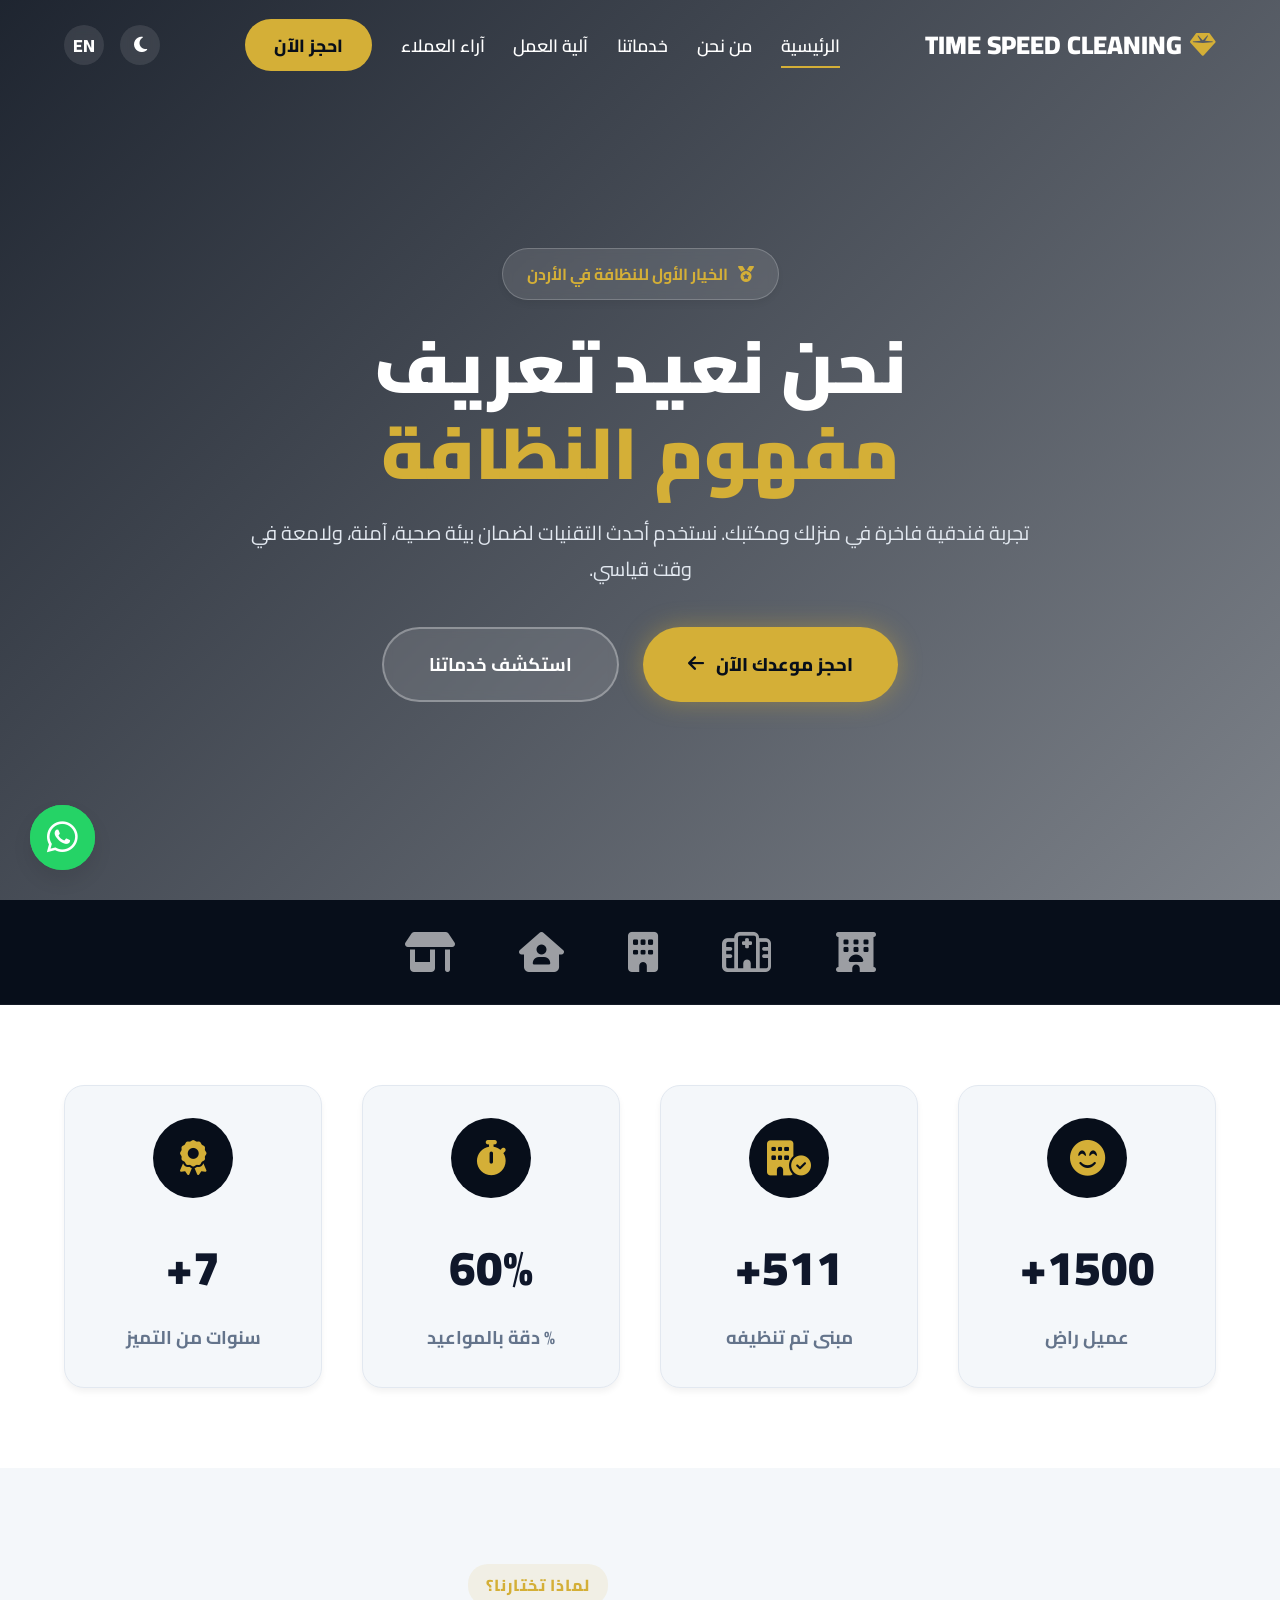
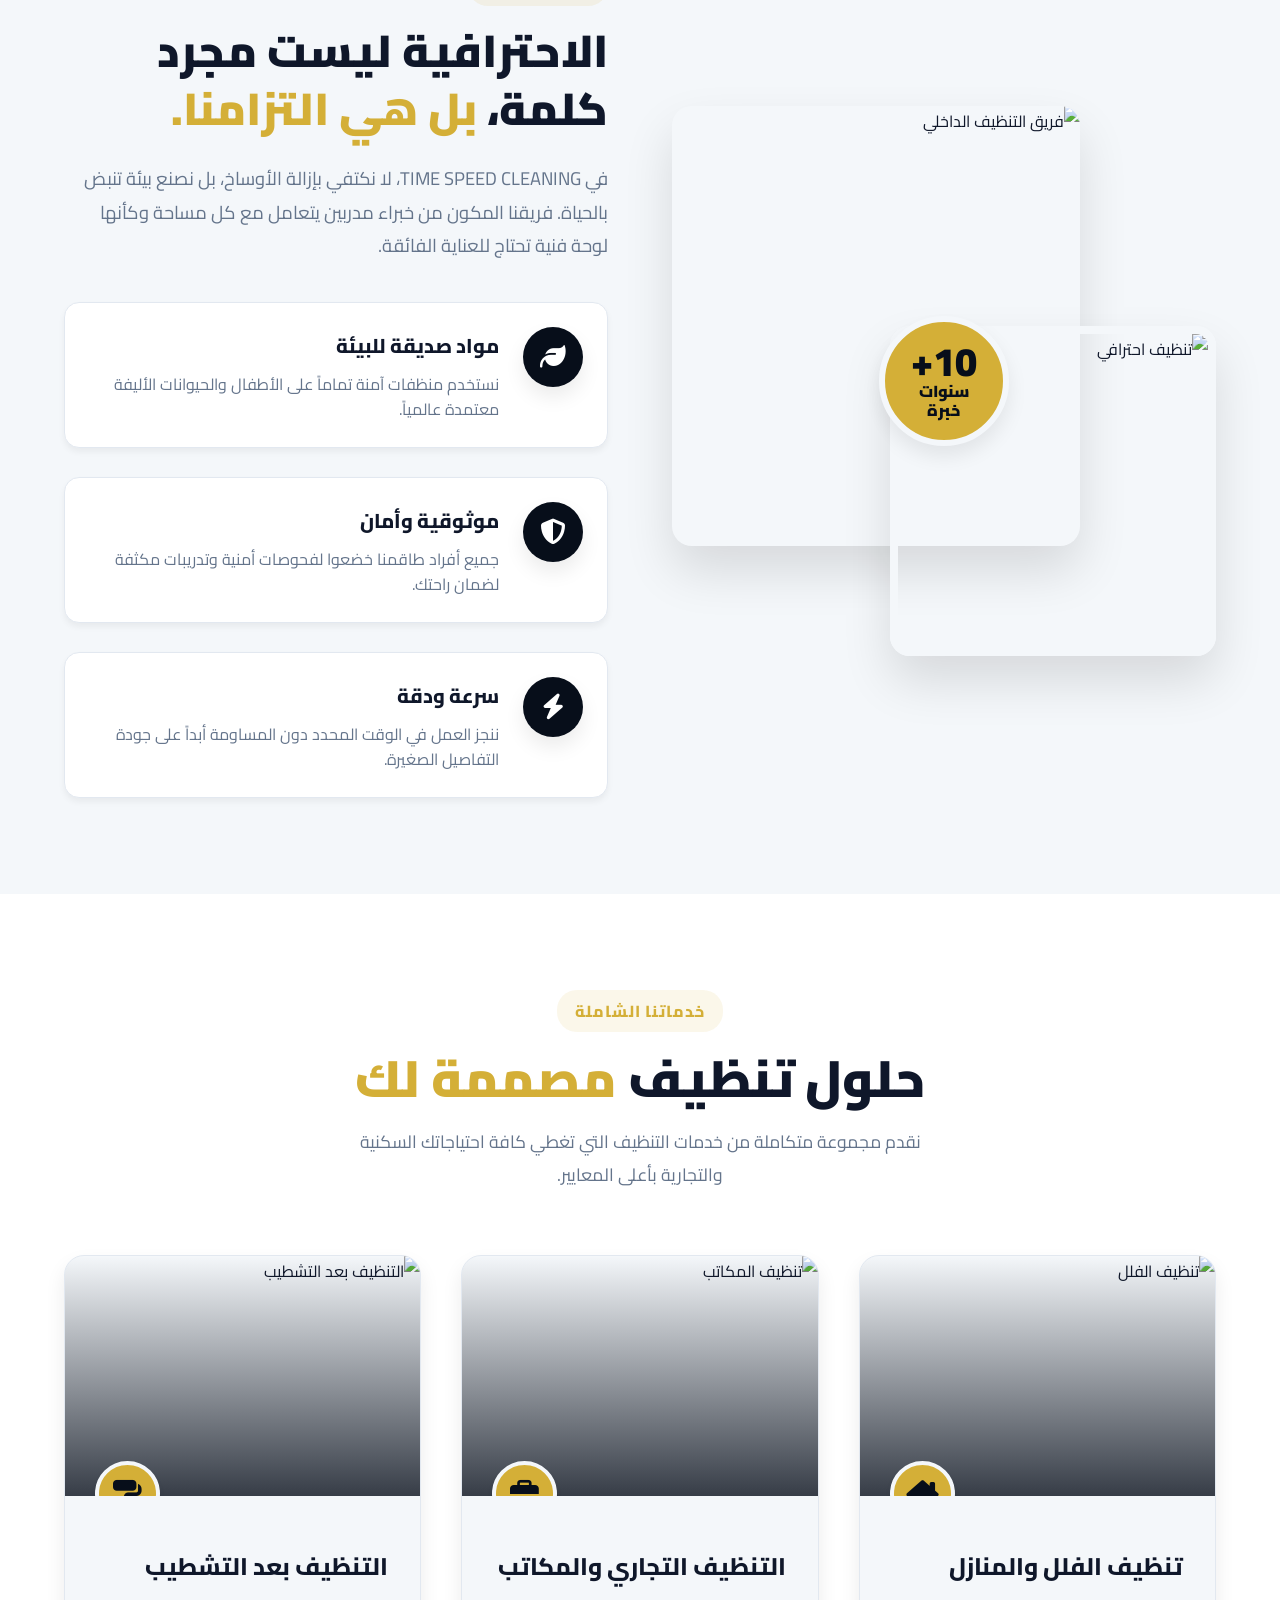
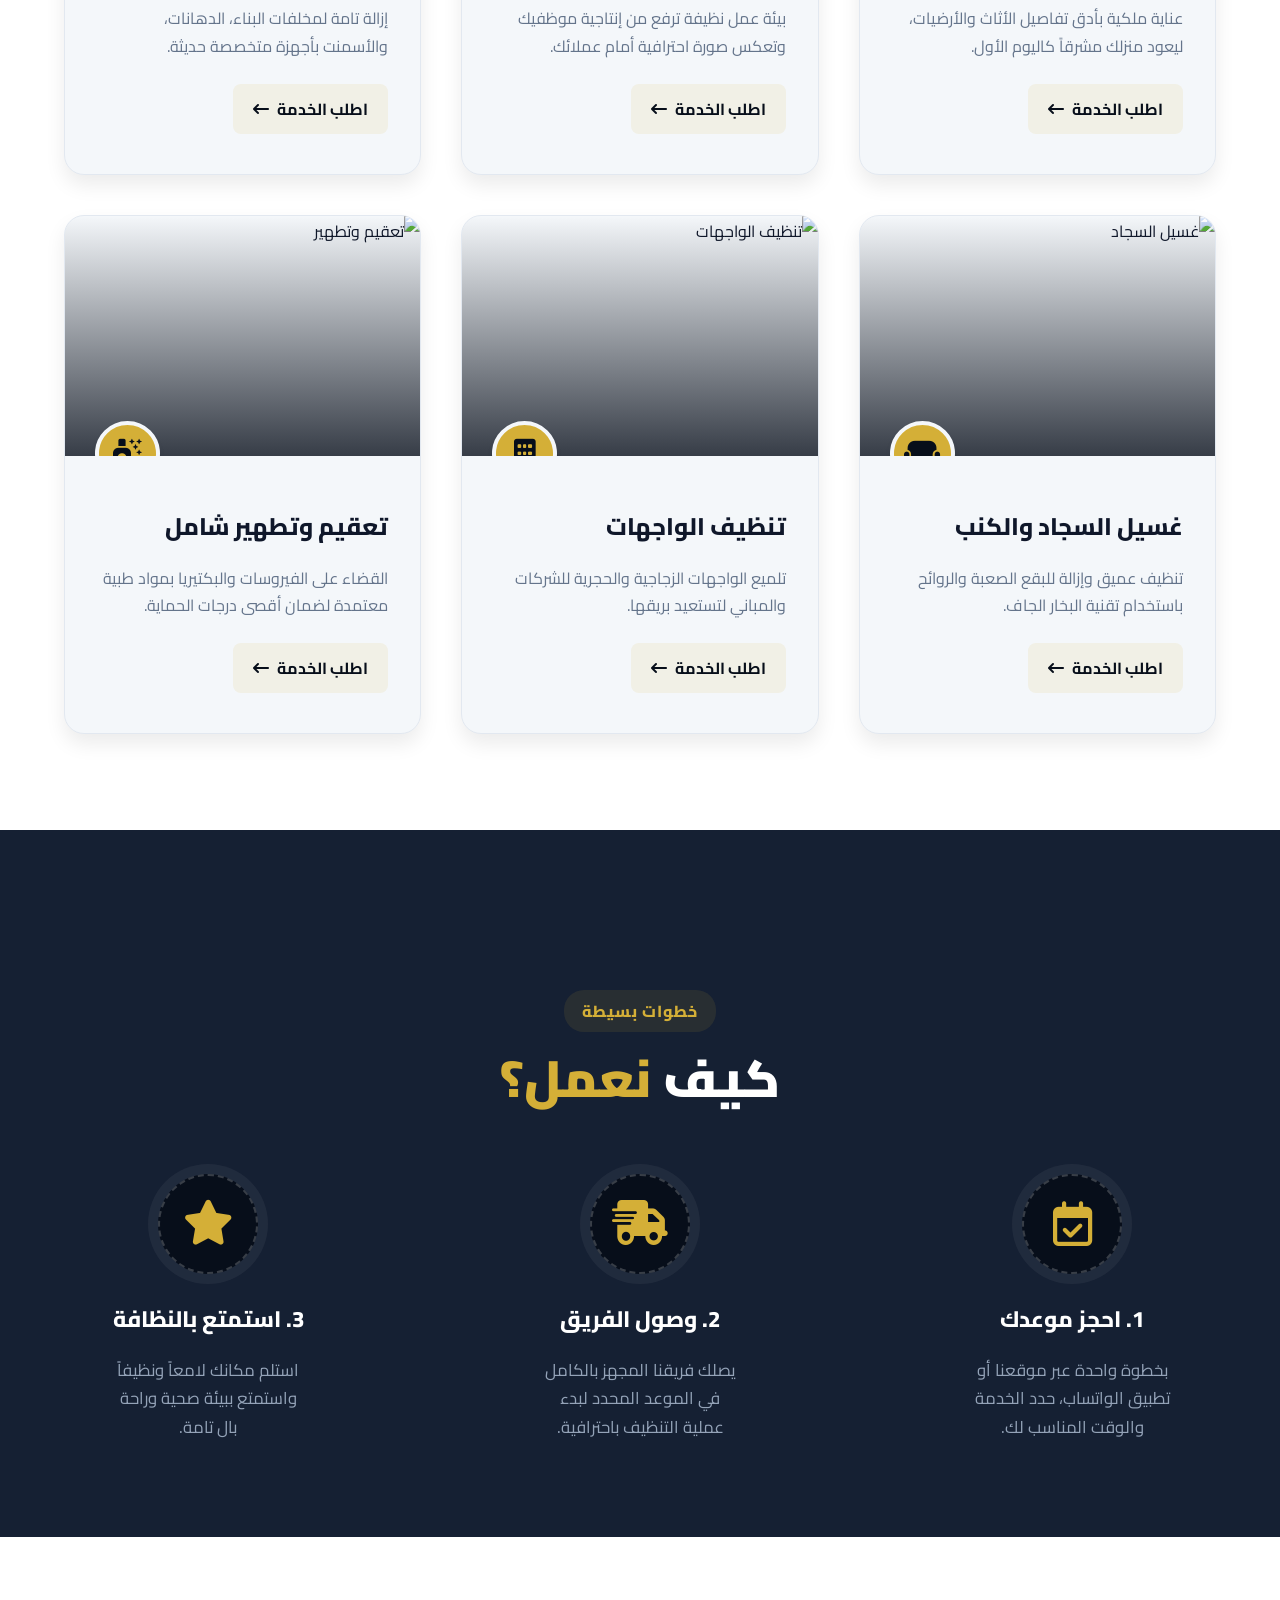
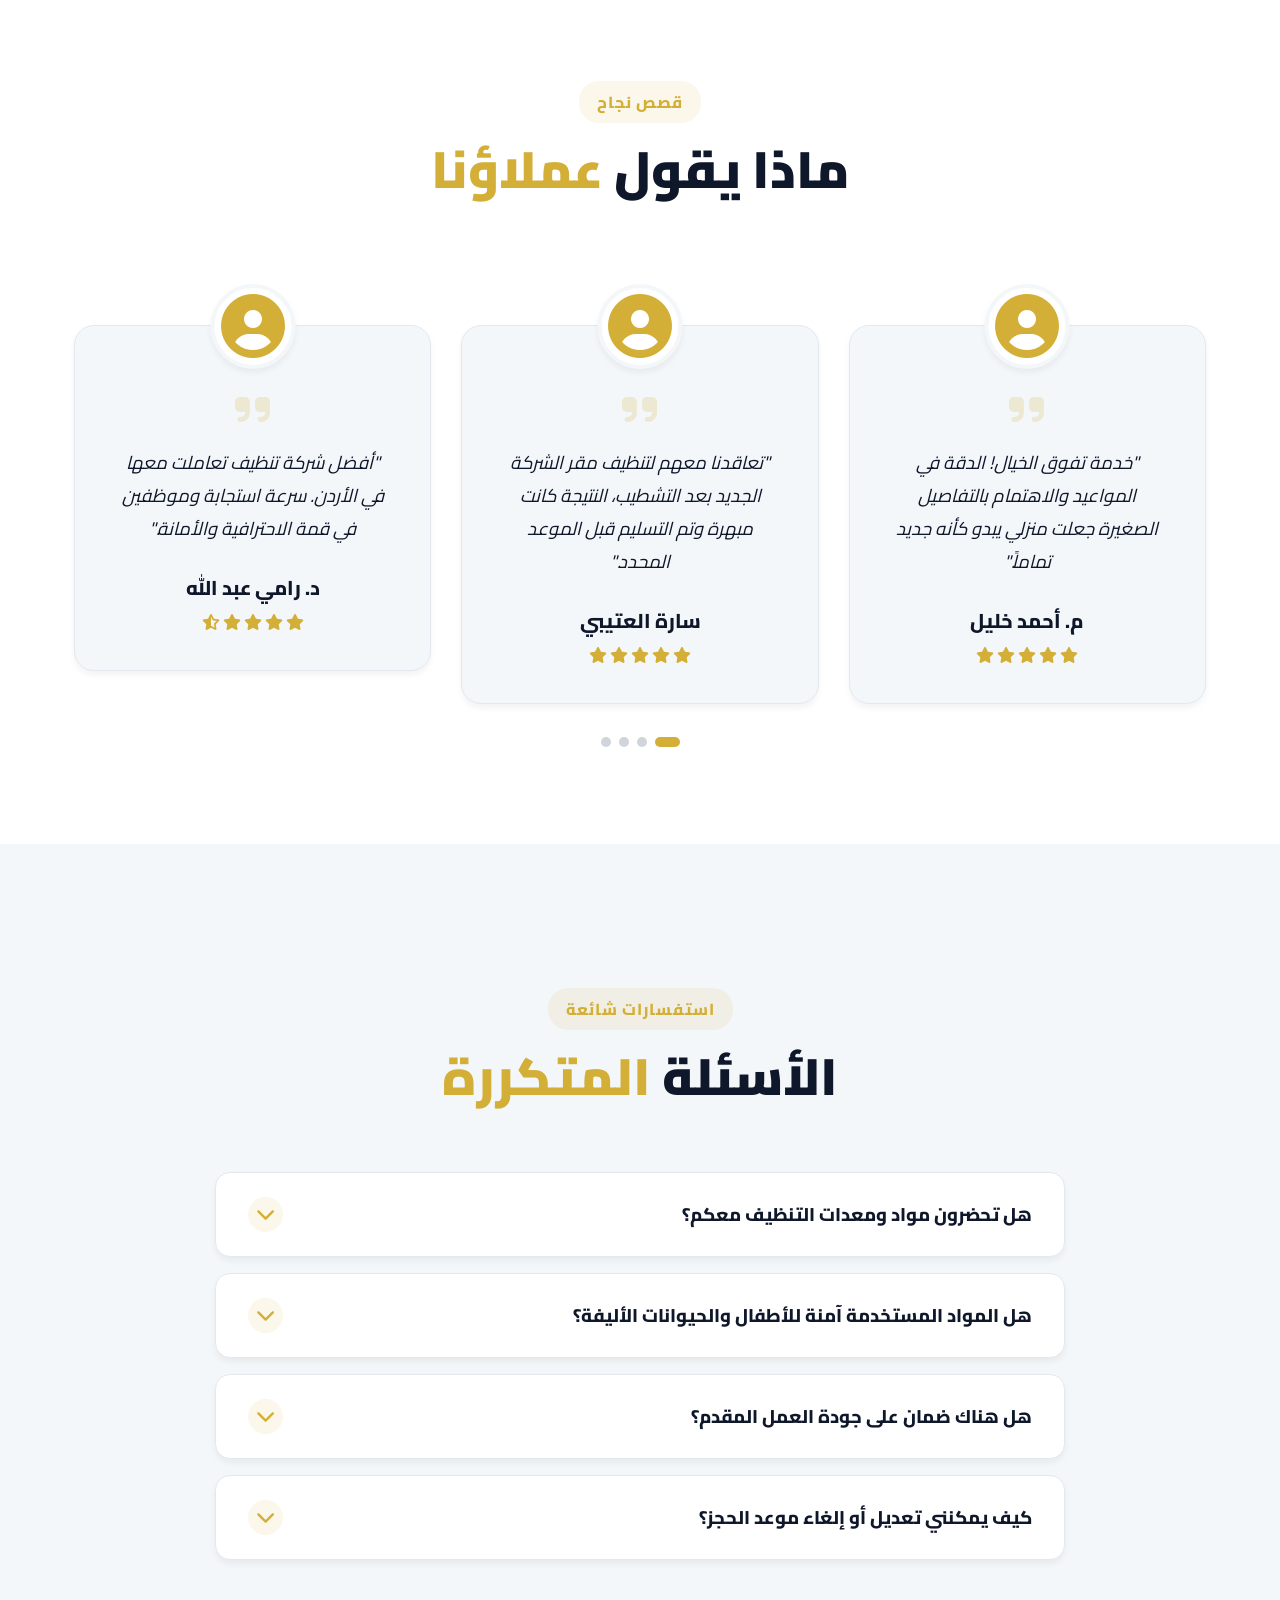
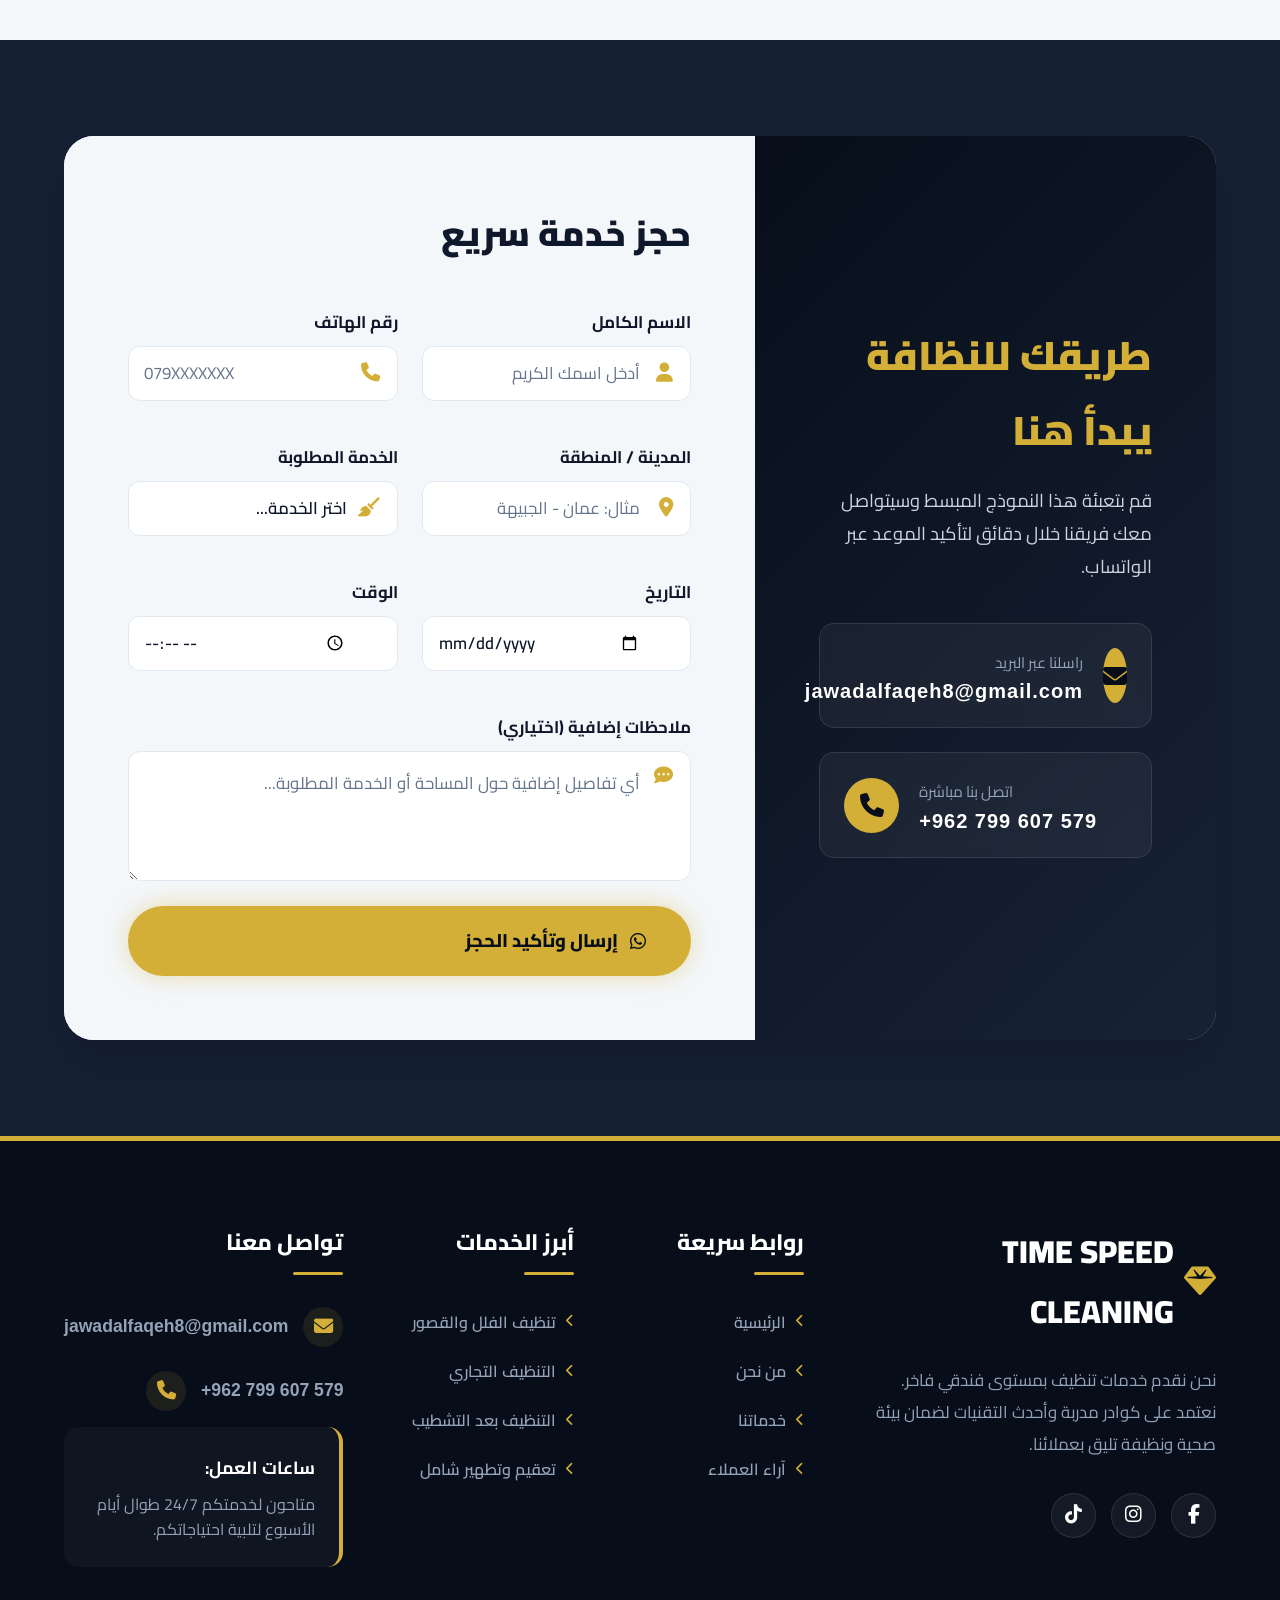
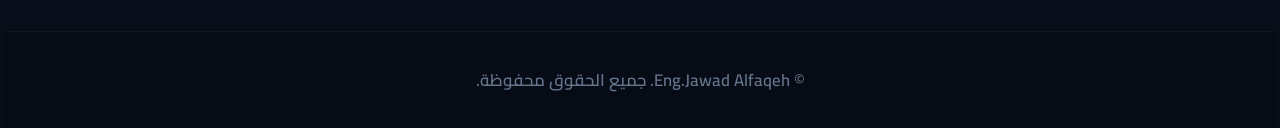
==== index.html @ 23bc1380 "Add files via upload" ====
<!DOCTYPE html>
<html lang="ar" dir="rtl" data-theme="light">
<head>
    <meta charset="UTF-8">
    <meta name="viewport" content="width=device-width, initial-scale=1.0">
    <title>TIME SPEED CLEANING | فخامة النظافة</title>
    <meta name="description" content="شركة تنظيف احترافية تقدم خدمات تنظيف الفلل، المكاتب، والمنازل بأعلى معايير الجودة في الأردن.">
    <!-- Fonts -->
    <link href="https://fonts.googleapis.com/css2?family=Cairo:wght@300;400;600;700;800;900&display=swap" rel="stylesheet">
    <!-- Icons -->
    <link rel="stylesheet" href="https://cdnjs.cloudflare.com/ajax/libs/font-awesome/6.4.0/css/all.min.css">
    <!-- Animations -->
    <link href="https://unpkg.com/aos@2.3.1/dist/aos.css" rel="stylesheet">
    <!-- Swiper CSS -->
    <link rel="stylesheet" href="https://cdn.jsdelivr.net/npm/swiper@10/swiper-bundle.min.css" />
    <!-- Custom CSS -->
    <link rel="stylesheet" href="css/style.css">
</head>
<body>
    <!-- Preloader -->
    <div id="preloader">
        <div class="loader-logo">
            <i class="fa-solid fa-gem loader-icon"></i>
            <h2>TIME SPEED CLEANING</h2>
            <div class="loading-bar"><div class="progress"></div></div>
        </div>
    </div>

    <!-- Mobile Menu Overlay -->
    <div class="menu-overlay" id="menu-overlay"></div>

    <!-- Floating WhatsApp -->
    <a href="https://wa.me/962799607579" target="_blank" class="floating-wa" aria-label="تواصل عبر الواتساب">
        <i class="fa-brands fa-whatsapp"></i>
    </a>

    <!-- Navbar -->
    <nav class="navbar" id="navbar">
        <a href="#home" class="logo">
            <i class="fa-solid fa-gem"></i> TIME SPEED CLEANING
        </a>
        
        <div class="nav-actions-mobile">
            <button id="theme-toggle-mobile" class="icon-btn" aria-label="تبديل المظهر"><i class="fa-solid fa-moon"></i></button>
            <button class="menu-toggle" id="menu-toggle" aria-label="القائمة">
                <i class="fa-solid fa-bars-staggered"></i>
            </button>
        </div>
        
        <div class="nav-links" id="nav-links">
            <button class="close-menu" id="close-menu" aria-label="إغلاق"><i class="fa-solid fa-xmark"></i></button>
            <a href="#home" class="active">الرئيسية</a>
            <a href="#about">من نحن</a>
            <a href="#services">خدماتنا</a>
            <a href="#process">آلية العمل</a>
            <a href="#testimonials">آراء العملاء</a>
            <button class="nav-book-btn" onclick="document.getElementById('booking').scrollIntoView({behavior: 'smooth'})">احجز الآن</button>
            
            <div class="mobile-menu-contact">
                <a href="tel:+962799607579" dir="ltr">+962 799 607 579 <i class="fa-solid fa-phone"></i></a>
                <a href="mailto:jawadalfaqeh8@gmail.com">jawadalfaqeh8@gmail.com <i class="fa-solid fa-envelope"></i></a>
            </div>
        </div>
        
        <div class="nav-actions-desktop">
            <button id="theme-toggle" class="icon-btn" aria-label="تبديل المظهر"><i class="fa-solid fa-moon"></i></button>
            <a href="en.html" class="lang-btn">EN</a>
        </div>
    </nav>

    <!-- Hero Section -->
    <section id="home" class="hero">
        <div class="hero-bg-anim" style="background-image: url('https://images.unsplash.com/photo-1581578731548-c64695cc6952?auto=format&fit=crop&w=1920&q=80');"></div>
        <div class="hero-overlay"></div>
        <div class="hero-content glass-card" data-aos="fade-up">
            <div class="badge"><i class="fa-solid fa-medal"></i> الخيار الأول للنظافة في الأردن</div>
            <h1 class="typewriter-text">نحن نعيد تعريف <span>مفهوم النظافة</span></h1>
            <p>تجربة فندقية فاخرة في منزلك ومكتبك. نستخدم أحدث التقنيات لضمان بيئة صحية، آمنة، ولامعة في وقت قياسي.</p>
            <div class="hero-btns">
                <button class="btn-glow" onclick="document.getElementById('booking').scrollIntoView({behavior: 'smooth'})"><span>احجز موعدك الآن</span> <i class="fa-solid fa-arrow-left"></i></button>
                <a href="#services" class="btn-outline">استكشف خدماتنا</a>
            </div>
        </div>
    </section>

    <!-- Trusted By / Brands -->
    <section class="brands-section" data-aos="fade-in">
        <div class="brands-wrapper">
            <i class="fa-solid fa-hotel" title="فنادق"></i>
            <i class="fa-regular fa-hospital" title="مستشفيات"></i>
            <i class="fa-solid fa-building" title="شركات"></i>
            <i class="fa-solid fa-house-user" title="مجمعات سكنية"></i>
            <i class="fa-solid fa-shop" title="مراكز تجارية"></i>
        </div>
    </section>

    <!-- Stats Section -->
    <section id="stats" class="stats-section">
        <div class="stats-container">
            <div class="stat-box" data-aos="fade-up" data-aos-delay="100">
                <div class="icon-wrapper"><i class="fa-solid fa-face-smile-beam"></i></div>
                <h3 class="counter" data-target="2500">0</h3>
                <p>عميل راضٍ</p>
            </div>
            <div class="stat-box" data-aos="fade-up" data-aos-delay="200">
                <div class="icon-wrapper"><i class="fa-solid fa-building-circle-check"></i></div>
                <h3 class="counter" data-target="850">0</h3>
                <p>مبنى تم تنظيفه</p>
            </div>
            <div class="stat-box" data-aos="fade-up" data-aos-delay="300">
                <div class="icon-wrapper"><i class="fa-solid fa-stopwatch"></i></div>
                <h3 class="counter" data-target="100">0</h3>
                <p>% دقة بالمواعيد</p>
            </div>
            <div class="stat-box" data-aos="fade-up" data-aos-delay="400">
                <div class="icon-wrapper"><i class="fa-solid fa-award"></i></div>
                <h3 class="counter" data-target="10">0</h3>
                <p>سنوات من التميز</p>
            </div>
        </div>
    </section>

    <!-- About Section -->
    <section id="about" class="about-section">
        <div class="about-grid">
            <div class="about-images" data-aos="fade-left">
                <img src="https://images.unsplash.com/photo-1527515637462-cff94eecc1ac?auto=format&fit=crop&w=800&q=80" alt="فريق التنظيف الداخلي" class="img-1">
                <img src="https://images.unsplash.com/photo-1584622650111-993a426fbf0a?auto=format&fit=crop&w=800&q=80" alt="تنظيف احترافي" class="img-2">
                <div class="exp-badge">
                    <span class="num">10+</span>
                    <span class="text">سنوات<br>خبرة</span>
                </div>
            </div>
            <div class="about-content" data-aos="fade-right">
                <span class="subtitle">لماذا تختارنا؟</span>
                <h2>الاحترافية ليست مجرد كلمة، <span>بل هي التزامنا.</span></h2>
                <p>في TIME SPEED CLEANING، لا نكتفي بإزالة الأوساخ، بل نصنع بيئة تنبض بالحياة. فريقنا المكون من خبراء مدربين يتعامل مع كل مساحة وكأنها لوحة فنية تحتاج للعناية الفائقة.</p>
                
                <ul class="features-list-about">
                    <li>
                        <i class="fa-solid fa-leaf"></i>
                        <div>
                            <h4>مواد صديقة للبيئة</h4>
                            <p>نستخدم منظفات آمنة تماماً على الأطفال والحيوانات الأليفة معتمدة عالمياً.</p>
                        </div>
                    </li>
                    <li>
                        <i class="fa-solid fa-shield-halved"></i>
                        <div>
                            <h4>موثوقية وأمان</h4>
                            <p>جميع أفراد طاقمنا خضعوا لفحوصات أمنية وتدريبات مكثفة لضمان راحتك.</p>
                        </div>
                    </li>
                    <li>
                        <i class="fa-solid fa-bolt"></i>
                        <div>
                            <h4>سرعة ودقة</h4>
                            <p>ننجز العمل في الوقت المحدد دون المساومة أبداً على جودة التفاصيل الصغيرة.</p>
                        </div>
                    </li>
                </ul>
            </div>
        </div>
    </section>

    <!-- Services Section -->
    <section id="services" class="services">
        <div class="section-title" data-aos="fade-up">
            <span class="subtitle">خدماتنا الشاملة</span>
            <h2>حلول تنظيف <span>مصممة لك</span></h2>
            <p class="title-desc">نقدم مجموعة متكاملة من خدمات التنظيف التي تغطي كافة احتياجاتك السكنية والتجارية بأعلى المعايير.</p>
        </div>
        <div class="cards-container">
            <div class="service-card" data-aos="fade-up" data-aos-delay="100">
                <div class="card-img">
                    <img src="https://images.unsplash.com/photo-1600596542815-ffad4c1539a9?auto=format&fit=crop&w=800&q=80" alt="تنظيف الفلل">
                    <div class="img-overlay"></div>
                    <i class="fa-solid fa-house-chimney icon-floating"></i>
                </div>
                <div class="card-content">
                    <h3>تنظيف الفلل والمنازل</h3>
                    <p>عناية ملكية بأدق تفاصيل الأثاث والأرضيات، ليعود منزلك مشرقاً كاليوم الأول.</p>
                    <button class="read-more" onclick="selectService('تنظيف فلل ومنازل')">اطلب الخدمة <i class="fa-solid fa-arrow-left-long"></i></button>
                </div>
            </div>
            <div class="service-card" data-aos="fade-up" data-aos-delay="200">
                <div class="card-img">
                    <img src="https://images.unsplash.com/photo-1497366216548-37526070297c?auto=format&fit=crop&w=800&q=80" alt="تنظيف المكاتب">
                    <div class="img-overlay"></div>
                    <i class="fa-solid fa-briefcase icon-floating"></i>
                </div>
                <div class="card-content">
                    <h3>التنظيف التجاري والمكاتب</h3>
                    <p>بيئة عمل نظيفة ترفع من إنتاجية موظفيك وتعكس صورة احترافية أمام عملائك.</p>
                    <button class="read-more" onclick="selectService('تنظيف مكاتب وشركات')">اطلب الخدمة <i class="fa-solid fa-arrow-left-long"></i></button>
                </div>
            </div>
            <div class="service-card" data-aos="fade-up" data-aos-delay="300">
                <div class="card-img">
                    <img src="https://images.unsplash.com/photo-1504328345606-18bbc8c9d7d1?auto=format&fit=crop&w=800&q=80" alt="التنظيف بعد التشطيب">
                    <div class="img-overlay"></div>
                    <i class="fa-solid fa-paint-roller icon-floating"></i>
                </div>
                <div class="card-content">
                    <h3>التنظيف بعد التشطيب</h3>
                    <p>إزالة تامة لمخلفات البناء، الدهانات، والأسمنت بأجهزة متخصصة حديثة.</p>
                    <button class="read-more" onclick="selectService('تنظيف بعد التشطيب')">اطلب الخدمة <i class="fa-solid fa-arrow-left-long"></i></button>
                </div>
            </div>
            <div class="service-card" data-aos="fade-up" data-aos-delay="400">
                <div class="card-img">
                    <img src="https://images.unsplash.com/photo-1600607686527-6fb886090705?auto=format&fit=crop&w=800&q=80" alt="غسيل السجاد">
                    <div class="img-overlay"></div>
                    <i class="fa-solid fa-couch icon-floating"></i>
                </div>
                <div class="card-content">
                    <h3>غسيل السجاد والكنب</h3>
                    <p>تنظيف عميق وإزالة للبقع الصعبة والروائح باستخدام تقنية البخار الجاف.</p>
                    <button class="read-more" onclick="selectService('غسيل سجاد وكنب')">اطلب الخدمة <i class="fa-solid fa-arrow-left-long"></i></button>
                </div>
            </div>
            <div class="service-card" data-aos="fade-up" data-aos-delay="500">
                <div class="card-img">
                    <img src="https://images.unsplash.com/photo-1486406146926-c627a92ad1ab?auto=format&fit=crop&w=800&q=80" alt="تنظيف الواجهات">
                    <div class="img-overlay"></div>
                    <i class="fa-solid fa-building icon-floating"></i>
                </div>
                <div class="card-content">
                    <h3>تنظيف الواجهات</h3>
                    <p>تلميع الواجهات الزجاجية والحجرية للشركات والمباني لتستعيد بريقها.</p>
                    <button class="read-more" onclick="selectService('تنظيف واجهات')">اطلب الخدمة <i class="fa-solid fa-arrow-left-long"></i></button>
                </div>
            </div>
            <div class="service-card" data-aos="fade-up" data-aos-delay="600">
                <div class="card-img">
                    <img src="https://images.unsplash.com/photo-1584467735815-f778f274e296?auto=format&fit=crop&w=800&q=80" alt="تعقيم وتطهير">
                    <div class="img-overlay"></div>
                    <i class="fa-solid fa-spray-can-sparkles icon-floating"></i>
                </div>
                <div class="card-content">
                    <h3>تعقيم وتطهير شامل</h3>
                    <p>القضاء على الفيروسات والبكتيريا بمواد طبية معتمدة لضمان أقصى درجات الحماية.</p>
                    <button class="read-more" onclick="selectService('تعقيم شامل')">اطلب الخدمة <i class="fa-solid fa-arrow-left-long"></i></button>
                </div>
            </div>
        </div>
    </section>

    <!-- Process Section -->
    <section id="process" class="process-section">
        <div class="section-title" data-aos="fade-up">
            <span class="subtitle">خطوات بسيطة</span>
            <h2>كيف <span>نعمل؟</span></h2>
        </div>
        <div class="process-container">
            <div class="process-step" data-aos="zoom-in" data-aos-delay="100">
                <div class="step-icon"><i class="fa-regular fa-calendar-check"></i></div>
                <h3>1. احجز موعدك</h3>
                <p>بخطوة واحدة عبر موقعنا أو تطبيق الواتساب، حدد الخدمة والوقت المناسب لك.</p>
            </div>
            <div class="process-line"></div>
            <div class="process-step" data-aos="zoom-in" data-aos-delay="200">
                <div class="step-icon"><i class="fa-solid fa-truck-fast"></i></div>
                <h3>2. وصول الفريق</h3>
                <p>يصلك فريقنا المجهز بالكامل في الموعد المحدد لبدء عملية التنظيف باحترافية.</p>
            </div>
            <div class="process-line"></div>
            <div class="process-step" data-aos="zoom-in" data-aos-delay="300">
                <div class="step-icon"><i class="fa-solid fa-star"></i></div>
                <h3>3. استمتع بالنظافة</h3>
                <p>استلم مكانك لامعاً ونظيفاً واستمتع ببيئة صحية وراحة بال تامة.</p>
            </div>
        </div>
    </section>

    <!-- Testimonials -->
    <section id="testimonials" class="testimonials-section">
        <div class="section-title" data-aos="fade-up">
            <span class="subtitle">قصص نجاح</span>
            <h2>ماذا يقول <span>عملاؤنا</span></h2>
        </div>
        <div class="swiper mySwiper" data-aos="zoom-in">
            <div class="swiper-wrapper">
                <div class="swiper-slide">
                    <div class="testi-card">
                        <div class="client-avatar"><i class="fa-solid fa-circle-user"></i></div>
                        <i class="fa-solid fa-quote-right quote-icon"></i>
                        <p>"خدمة تفوق الخيال! الدقة في المواعيد والاهتمام بالتفاصيل الصغيرة جعلت منزلي يبدو كأنه جديد تماماً."</p>
                        <h4>م. أحمد خليل</h4>
                        <div class="stars"><i class="fa-solid fa-star"></i><i class="fa-solid fa-star"></i><i class="fa-solid fa-star"></i><i class="fa-solid fa-star"></i><i class="fa-solid fa-star"></i></div>
                    </div>
                </div>
                <div class="swiper-slide">
                    <div class="testi-card">
                        <div class="client-avatar"><i class="fa-solid fa-circle-user"></i></div>
                        <i class="fa-solid fa-quote-right quote-icon"></i>
                        <p>"تعاقدنا معهم لتنظيف مقر الشركة الجديد بعد التشطيب، النتيجة كانت مبهرة وتم التسليم قبل الموعد المحدد."</p>
                        <h4>سارة العتيبي</h4>
                        <div class="stars"><i class="fa-solid fa-star"></i><i class="fa-solid fa-star"></i><i class="fa-solid fa-star"></i><i class="fa-solid fa-star"></i><i class="fa-solid fa-star"></i></div>
                    </div>
                </div>
                <div class="swiper-slide">
                    <div class="testi-card">
                        <div class="client-avatar"><i class="fa-solid fa-circle-user"></i></div>
                        <i class="fa-solid fa-quote-right quote-icon"></i>
                        <p>"أفضل شركة تنظيف تعاملت معها في الأردن. سرعة استجابة وموظفين في قمة الاحترافية والأمانة."</p>
                        <h4>د. رامي عبد الله</h4>
                        <div class="stars"><i class="fa-solid fa-star"></i><i class="fa-solid fa-star"></i><i class="fa-solid fa-star"></i><i class="fa-solid fa-star"></i><i class="fa-solid fa-star-half-stroke"></i></div>
                    </div>
                </div>
                <div class="swiper-slide">
                    <div class="testi-card">
                        <div class="client-avatar"><i class="fa-solid fa-circle-user"></i></div>
                        <i class="fa-solid fa-quote-right quote-icon"></i>
                        <p>"تعامل راقي جداً والنتيجة مبهرة. فريق العمل كان دقيقاً في المواعيد واستخدم مواد تنظيف ذات رائحة ممتازة."</p>
                        <h4>د. نور عيسى</h4>
                        <div class="stars"><i class="fa-solid fa-star"></i><i class="fa-solid fa-star"></i><i class="fa-solid fa-star"></i><i class="fa-solid fa-star"></i><i class="fa-solid fa-star"></i></div>
                    </div>
                </div>
            </div>
            <div class="swiper-pagination"></div>
        </div>
    </section>

    <!-- FAQ -->
    <section id="faq" class="faq-section">
        <div class="section-title" data-aos="fade-up">
            <span class="subtitle">استفسارات شائعة</span>
            <h2>الأسئلة <span>المتكررة</span></h2>
        </div>
        <div class="faq-container" data-aos="fade-up">
            <div class="faq-item">
                <div class="faq-question">
                    هل تحضرون مواد ومعدات التنظيف معكم؟
                    <i class="fa-solid fa-chevron-down"></i>
                </div>
                <div class="faq-answer">
                    نعم، فريقنا يأتي مجهزاً بالكامل بأحدث المعدات ومواد التنظيف الآمنة والفعالة لضمان تقديم أعلى مستويات الجودة دون تكليفك بأي أعباء إضافية، لراحتك التامة.
                </div>
            </div>
            <div class="faq-item">
                <div class="faq-question">
                    هل المواد المستخدمة آمنة للأطفال والحيوانات الأليفة؟
                    <i class="fa-solid fa-chevron-down"></i>
                </div>
                <div class="faq-answer">
                    بالتأكيد، نحن نحرص على استخدام مواد تنظيف صديقة للبيئة ومرخصة صحياً لضمان سلامة جميع أفراد الأسرة والحيوانات الأليفة، مع الحفاظ على فعالية التنظيف.
                </div>
            </div>
            <div class="faq-item">
                <div class="faq-question">
                    هل هناك ضمان على جودة العمل المقدم؟
                    <i class="fa-solid fa-chevron-down"></i>
                </div>
                <div class="faq-answer">
                    رضا العميل هو أولويتنا الأولى. إذا لم تكن راضياً عن أي جزء من الخدمة المقدمة، يرجى إبلاغنا فوراً وسيقوم الفريق بمعالجة الأمر في نفس الوقت حتى تكون راضياً تماماً.
                </div>
            </div>
            <div class="faq-item">
                <div class="faq-question">
                    كيف يمكنني تعديل أو إلغاء موعد الحجز؟
                    <i class="fa-solid fa-chevron-down"></i>
                </div>
                <div class="faq-answer">
                    يمكنك التواصل معنا مباشرة عبر الواتساب أو الهاتف قبل 24 ساعة على الأقل من الموعد المقرر، وسنسعد بمساعدتك في تعديله أو إلغائه بكل سهولة.
                </div>
            </div>
        </div>
    </section>

    <!-- Booking -->
    <section id="booking" class="booking">
        <div class="booking-container" data-aos="fade-up">
            <div class="booking-grid">
                <div class="booking-info glass-card-dark" style="background-image: linear-gradient(135deg, rgba(7,14,26,0.95), rgba(21,32,51,0.9)), url('https://images.unsplash.com/photo-1504328345606-18bbc8c9d7d1?auto=format&fit=crop&w=800&q=80');">
                    <h2>طريقك للنظافة يبدأ هنا</h2>
                    <p>قم بتعبئة هذا النموذج المبسط وسيتواصل معك فريقنا خلال دقائق لتأكيد الموعد عبر الواتساب.</p>
                    
                    <div class="contact-methods">
                        <a href="mailto:jawadalfaqeh8@gmail.com" class="method">
                            <div class="method-icon"><i class="fa-solid fa-envelope"></i></div>
                            <div class="method-text">
                                <span>راسلنا عبر البريد</span>
                                <strong>jawadalfaqeh8@gmail.com</strong>
                            </div>
                        </a>
                        <a href="tel:+962799607579" class="method" dir="ltr">
                            <div class="method-icon"><i class="fa-solid fa-phone"></i></div>
                            <div class="method-text">
                                <span>اتصل بنا مباشرة</span>
                                <strong>+962 799 607 579</strong>
                            </div>
                        </a>
                    </div>
                </div>
                
                <form id="bookingForm" class="booking-form premium-form" data-lang="ar">
                    <h3 class="form-title">حجز خدمة سريع</h3>
                    
                    <div class="input-grid">
                        <div class="input-field">
                            <label for="name">الاسم الكامل</label>
                            <div class="input-wrapper">
                                <i class="fa-solid fa-user form-icon"></i>
                                <input type="text" id="name" required placeholder="أدخل اسمك الكريم">
                            </div>
                        </div>
                        <div class="input-field">
                            <label for="phone">رقم الهاتف</label>
                            <div class="input-wrapper">
                                <i class="fa-solid fa-phone form-icon"></i>
                                <input type="tel" id="phone" required placeholder="079XXXXXXX">
                            </div>
                        </div>
                        <div class="input-field">
                            <label for="city">المدينة / المنطقة</label>
                            <div class="input-wrapper">
                                <i class="fa-solid fa-location-dot form-icon"></i>
                                <input type="text" id="city" required placeholder="مثال: عمان - الجبيهة">
                            </div>
                        </div>
                        <div class="input-field select-field">
                            <label for="service">الخدمة المطلوبة</label>
                            <div class="input-wrapper">
                                <i class="fa-solid fa-broom form-icon"></i>
                                <select id="service" required>
                                    <option value="" disabled selected hidden>اختر الخدمة...</option>
                                    <option value="تنظيف فلل ومنازل">تنظيف فلل ومنازل</option>
                                    <option value="تنظيف مكاتب وشركات">تنظيف مكاتب وشركات</option>
                                    <option value="تنظيف بعد التشطيب">تنظيف بعد التشطيب</option>
                                    <option value="غسيل سجاد وكنب">غسيل سجاد وكنب</option>
                                    <option value="تنظيف واجهات">تنظيف واجهات</option>
                                    <option value="تعقيم شامل">تعقيم وتطهير شامل</option>
                                </select>
                            </div>
                        </div>
                        <div class="input-field">
                            <label for="date">التاريخ</label>
                            <div class="input-wrapper">
                                <input type="date" id="date" required>
                            </div>
                        </div>
                        <div class="input-field">
                            <label for="time">الوقت</label>
                            <div class="input-wrapper">
                                <input type="time" id="time" required>
                            </div>
                        </div>
                    </div>

                    <div class="input-field w-100 mt-3">
                        <label for="notes">ملاحظات إضافية (اختياري)</label>
                        <div class="input-wrapper">
                            <i class="fa-solid fa-comment-dots form-icon textarea-icon"></i>
                            <textarea id="notes" placeholder="أي تفاصيل إضافية حول المساحة أو الخدمة المطلوبة..."></textarea>
                        </div>
                    </div>

                    <button type="submit" class="btn-glow w-100">
                        <i class="fa-brands fa-whatsapp"></i> إرسال وتأكيد الحجز
                    </button>
                </form>
            </div>
        </div>
    </section>

    <!-- Footer -->
    <footer id="contact">
        <div class="footer-container">
            <div class="footer-col">
                <div class="footer-logo">
                    <i class="fa-solid fa-gem"></i> TIME SPEED CLEANING
                </div>
                <p>نحن نقدم خدمات تنظيف بمستوى فندقي فاخر. نعتمد على كوادر مدربة وأحدث التقنيات لضمان بيئة صحية ونظيفة تليق بعملائنا.</p>
                <div class="social-links">
                    <a href="#" aria-label="فيسبوك"><i class="fa-brands fa-facebook-f"></i></a>
                    <a href="#" aria-label="انستغرام"><i class="fa-brands fa-instagram"></i></a>
                    <a href="#" aria-label="تيك توك"><i class="fa-brands fa-tiktok"></i></a>
                </div>
            </div>
            <div class="footer-col">
                <h4>روابط سريعة</h4>
                <div class="footer-links">
                    <a href="#home"><i class="fa-solid fa-chevron-left"></i> الرئيسية</a>
                    <a href="#about"><i class="fa-solid fa-chevron-left"></i> من نحن</a>
                    <a href="#services"><i class="fa-solid fa-chevron-left"></i> خدماتنا</a>
                    <a href="#testimonials"><i class="fa-solid fa-chevron-left"></i> آراء العملاء</a>
                </div>
            </div>
            <div class="footer-col">
                <h4>أبرز الخدمات</h4>
                <div class="footer-links">
                    <a href="#services"><i class="fa-solid fa-chevron-left"></i> تنظيف الفلل والقصور</a>
                    <a href="#services"><i class="fa-solid fa-chevron-left"></i> التنظيف التجاري</a>
                    <a href="#services"><i class="fa-solid fa-chevron-left"></i> التنظيف بعد التشطيب</a>
                    <a href="#services"><i class="fa-solid fa-chevron-left"></i> تعقيم وتطهير شامل</a>
                </div>
            </div>
            <div class="footer-col">
                <h4>تواصل معنا</h4>
                <div class="footer-contact">
                    <a href="mailto:jawadalfaqeh8@gmail.com"><i class="fa-solid fa-envelope"></i> jawadalfaqeh8@gmail.com</a>
                    <a href="tel:+962799607579" dir="ltr" class="align-right"><i class="fa-solid fa-phone"></i> +962 799 607 579</a>
                </div>
                <div class="working-hours">
                    <strong>ساعات العمل:</strong>
                    <p>متاحون لخدمتكم 24/7 طوال أيام الأسبوع لتلبية احتياجاتكم.</p>
                </div>
            </div>
        </div>
        <div class="footer-bottom">
            <p>&copy; Eng.Jawad Alfaqeh. جميع الحقوق محفوظة.</p>
        </div>
    </footer>

    <!-- Scripts -->
    <script src="https://cdn.jsdelivr.net/npm/swiper@10/swiper-bundle.min.js"></script>
    <script src="https://unpkg.com/aos@2.3.1/dist/aos.js"></script>
    <script src="js/script.js"></script>
</body>
</html>
---- css/style.css ----
@import url('https://fonts.googleapis.com/css2?family=Cairo:wght@300;400;600;700;800;900&display=swap');

:root {
    --primary-color: #070E1A;
    --primary-light: #152033;
    --secondary-color: #D4AF37;
    --secondary-hover: #B8972E;
    --bg-color: #F4F7FA;
    --card-bg: #FFFFFF;
    --text-main: #0F172A;
    --text-muted: #64748B;
    --border-color: #E2E8F0;
    --input-bg: #F8FAFC;
    --glass-bg: rgba(255, 255, 255, 0.05);
    --glass-border: rgba(255, 255, 255, 0.1);
    --shadow-sm: 0 4px 6px rgba(0,0,0,0.05);
    --shadow-md: 0 10px 20px rgba(0,0,0,0.08);
    --shadow-lg: 0 25px 50px rgba(0,0,0,0.12);
    --transition: all 0.4s cubic-bezier(0.4, 0, 0.2, 1);
}

[data-theme="dark"] {
    --primary-color: #030712;
    --primary-light: #0F172A;
    --bg-color: #0A0F1C;
    --card-bg: #152033;
    --text-main: #F8FAFC;
    --text-muted: #94A3B8;
    --border-color: #1E293B;
    --input-bg: #070E1A;
    --glass-bg: rgba(15, 23, 42, 0.6);
    --glass-border: rgba(255, 255, 255, 0.05);
    --shadow-sm: 0 4px 6px rgba(0,0,0,0.3);
    --shadow-md: 0 10px 20px rgba(0,0,0,0.4);
    --shadow-lg: 0 25px 50px rgba(0,0,0,0.5);
}

* { margin: 0; padding: 0; box-sizing: border-box; font-family: 'Cairo', sans-serif; }
html { scroll-behavior: smooth; }
body { background-color: var(--bg-color); color: var(--text-main); transition: var(--transition); overflow-x: hidden; -webkit-font-smoothing: antialiased; }

::-webkit-scrollbar { width: 8px; }
::-webkit-scrollbar-track { background: var(--bg-color); }
::-webkit-scrollbar-thumb { background: var(--secondary-color); border-radius: 4px; }

a { text-decoration: none; color: inherit; }
ul { list-style: none; }
img { max-width: 100%; height: auto; display: block; }

button { border: none; font-family: 'Cairo', sans-serif; cursor: pointer; }

/* Utilities */
.w-100 { width: 100%; }
.mt-3 { margin-top: 1.5rem; }
.align-right { justify-content: flex-end; }
html[dir="ltr"] .align-right { justify-content: flex-start; }
html[dir="ltr"] .align-left { justify-content: flex-start; }

/* Preloader */
#preloader { position: fixed; inset: 0; background: var(--primary-color); z-index: 9999; display: flex; flex-direction: column; align-items: center; justify-content: center; transition: opacity 0.6s ease, visibility 0.6s ease; }
.loader-logo { text-align: center; color: var(--secondary-color); }
.loader-icon { font-size: 3.5rem; margin-bottom: 1rem; animation: pulse-icon 1.5s infinite ease-in-out; }
.loader-logo h2 { font-weight: 900; letter-spacing: 2px; color: #fff; margin-bottom: 1.5rem; font-size: 1.5rem; }
.loading-bar { width: 220px; height: 4px; background: rgba(255,255,255,0.1); border-radius: 4px; overflow: hidden; margin: 0 auto; }
.progress { width: 0%; height: 100%; background: var(--secondary-color); animation: load-bar 1.5s ease forwards; }

@keyframes pulse-icon { 0%, 100% { transform: scale(1); } 50% { transform: scale(1.1); } }
@keyframes load-bar { to { width: 100%; } }

/* Floating WA */
.floating-wa { position: fixed; bottom: 30px; inset-inline-end: 30px; background: #25D366; color: #fff; width: 65px; height: 65px; border-radius: 50%; display: flex; align-items: center; justify-content: center; font-size: 35px; box-shadow: var(--shadow-md); z-index: 900; transition: var(--transition); }
html[dir="ltr"] .floating-wa { right: auto; left: 30px; }
.floating-wa:hover { transform: translateY(-8px) scale(1.05); background: #20ba59; box-shadow: var(--shadow-lg); color: #fff; }
.floating-wa::before { content: ''; position: absolute; inset: 0; border-radius: 50%; border: 2px solid #25D366; animation: ping 2s infinite; z-index: -1; }
@keyframes ping { 0% { transform: scale(1); opacity: 1; } 100% { transform: scale(1.5); opacity: 0; } }

/* Navbar */
.navbar { position: fixed; top: 0; inset-inline: 0; padding: 1.2rem 5%; display: flex; align-items: center; justify-content: space-between; background: transparent; z-index: 1000; transition: var(--transition); }
.navbar.scrolled { padding: 0.8rem 5%; background: rgba(var(--primary-color), 0.95); backdrop-filter: blur(10px); box-shadow: var(--shadow-md); }
.logo { font-size: 1.6rem; font-weight: 900; color: #fff; display: flex; align-items: center; gap: 0.5rem; transition: var(--transition); }
.navbar:not(.scrolled) .logo[data-theme="light"] { color: #fff; }
.logo i { color: var(--secondary-color); }

.nav-links { display: flex; align-items: center; gap: 1.8rem; }
.nav-links a { color: #fff; font-weight: 600; font-size: 1.1rem; position: relative; transition: var(--transition); }
.navbar.scrolled .nav-links a { color: #fff; }
.nav-links a::after { content: ''; position: absolute; bottom: -6px; inset-inline-start: 0; width: 0; height: 2px; background: var(--secondary-color); transition: 0.3s ease; }
.nav-links a:hover::after, .nav-links a.active::after { width: 100%; }
.nav-book-btn { background: var(--secondary-color); color: var(--primary-color) !important; padding: 0.6rem 1.8rem; border-radius: 30px; font-weight: 800 !important; font-size: 1.1rem; }
.nav-book-btn::after { display: none; }
.nav-book-btn:hover { background: var(--secondary-hover); transform: translateY(-2px); box-shadow: 0 5px 15px rgba(212, 175, 55, 0.3); }

.nav-actions-desktop { display: flex; gap: 1rem; align-items: center; }
.nav-actions-mobile { display: none; }
.icon-btn, .lang-btn { background: rgba(255,255,255,0.1); border: none; color: #fff; width: 40px; height: 40px; border-radius: 50%; display: flex; align-items: center; justify-content: center; font-size: 1.1rem; cursor: pointer; font-weight: 800; transition: var(--transition); backdrop-filter: blur(5px); }
.icon-btn:hover, .lang-btn:hover { background: var(--secondary-color); color: var(--primary-color); }

.menu-toggle { background: none; border: none; font-size: 1.8rem; color: #fff; cursor: pointer; display: none; }
.close-menu { display: none; }
.mobile-menu-contact { display: none; }
.menu-overlay { position: fixed; inset: 0; background: rgba(0,0,0,0.7); z-index: 998; opacity: 0; visibility: hidden; transition: var(--transition); backdrop-filter: blur(5px); }
.menu-overlay.active { opacity: 1; visibility: visible; }

@media (max-width: 1024px) {
    .nav-actions-desktop { display: none; }
    .nav-actions-mobile { display: flex; gap: 1rem; align-items: center; }
    .menu-toggle { display: block; }
    
    .nav-links {
        position: fixed; top: 0; inset-inline-end: -100%; width: 320px; height: 100vh;
        background: var(--primary-color); flex-direction: column; padding: 80px 30px 30px;
        box-shadow: -5px 0 25px rgba(0,0,0,0.5); transition: inset-inline-end 0.4s ease;
        z-index: 1000; align-items: flex-start; overflow-y: auto; gap: 1.5rem;
    }
    html[dir="ltr"] .nav-links { box-shadow: 5px 0 25px rgba(0,0,0,0.5); }
    .nav-links.active { inset-inline-end: 0; }
    .nav-links a { width: 100%; font-size: 1.2rem; color: #fff; }
    .nav-book-btn { text-align: center; width: 100%; margin-top: 1rem; }
    
    .close-menu { display: block; position: absolute; top: 25px; inset-inline-end: 25px; background: none; border: none; font-size: 2rem; color: #fff; cursor: pointer; transition: var(--transition); }
    .close-menu:hover { color: var(--secondary-color); transform: rotate(90deg); }
    
    .mobile-menu-contact { display: flex; flex-direction: column; gap: 1rem; margin-top: auto; border-top: 1px solid rgba(255,255,255,0.1); padding-top: 2rem; width: 100%; }
    .mobile-menu-contact a { display: flex; justify-content: space-between; align-items: center; color: #CBD5E1; font-size: 1rem; font-family: sans-serif; }
    .mobile-menu-contact i { color: var(--secondary-color); font-size: 1.2rem; }
}

/* Hero Section */
.hero { height: 100vh; position: relative; display: flex; align-items: center; justify-content: center; padding: 0 5%; overflow: hidden; }
.hero-bg-anim { position: absolute; inset: 0; background-size: cover; background-position: center; animation: zoom-bg 25s infinite alternate; z-index: 1; }
@keyframes zoom-bg { 0% { transform: scale(1); } 100% { transform: scale(1.15); } }
.hero-overlay { position: absolute; inset: 0; background: linear-gradient(135deg, rgba(7,14,26,0.9) 0%, rgba(7,14,26,0.5) 100%); z-index: 2; }
.hero-content { position: relative; z-index: 3; text-align: center; max-width: 850px; padding: 3rem 2rem; margin-top: 50px; }
.badge { display: inline-flex; align-items: center; gap: 10px; background: rgba(255,255,255,0.1); backdrop-filter: blur(5px); color: var(--secondary-color); padding: 0.6rem 1.5rem; border-radius: 30px; font-weight: 700; margin-bottom: 1.5rem; border: 1px solid rgba(255,255,255,0.2); box-shadow: var(--shadow-sm); }
.hero h1 { font-size: 4.5rem; font-weight: 900; color: #fff; margin-bottom: 1.2rem; line-height: 1.2; }
.hero h1 span { color: var(--secondary-color); position: relative; }
.hero p { font-size: 1.25rem; color: #E2E8F0; margin-bottom: 2.5rem; line-height: 1.8; }
.hero-btns { display: flex; gap: 1.5rem; justify-content: center; flex-wrap: wrap; }

.btn-glow { position: relative; display: inline-flex; align-items: center; gap: 12px; padding: 1.1rem 2.8rem; font-size: 1.15rem; font-weight: 800; color: var(--primary-color); background: var(--secondary-color); border: none; border-radius: 50px; cursor: pointer; overflow: hidden; z-index: 1; box-shadow: 0 0 25px rgba(212, 175, 55, 0.4); transition: var(--transition); }
.btn-glow::before { content: ''; position: absolute; top: 0; inset-inline-start: -100%; width: 100%; height: 100%; background: linear-gradient(90deg, transparent, rgba(255,255,255,0.5), transparent); transition: 0.6s; z-index: -1; }
.btn-glow:hover::before { inset-inline-start: 100%; }
.btn-glow:hover { transform: translateY(-5px); box-shadow: 0 10px 30px rgba(212, 175, 55, 0.6); background: var(--secondary-hover); }

.btn-outline { display: inline-flex; align-items: center; padding: 1.1rem 2.8rem; font-size: 1.15rem; font-weight: 700; color: #fff; background: rgba(255,255,255,0.1); border: 2px solid rgba(255,255,255,0.3); backdrop-filter: blur(5px); border-radius: 50px; transition: var(--transition); }
.btn-outline:hover { background: #fff; color: var(--primary-color); border-color: #fff; }

/* Brands */
.brands-section { background: var(--primary-color); padding: 2rem 5%; border-bottom: 1px solid rgba(255,255,255,0.05); }
.brands-wrapper { display: flex; justify-content: center; align-items: center; gap: 4rem; flex-wrap: wrap; opacity: 0.6; }
.brands-wrapper i { font-size: 2.5rem; color: #fff; transition: var(--transition); }
.brands-wrapper i:hover { opacity: 1; color: var(--secondary-color); transform: scale(1.1); }

/* Section Titles */
.section-title { text-align: center; margin-bottom: 4rem; padding-top: 4rem; }
.subtitle { display: inline-block; color: var(--secondary-color); font-weight: 800; font-size: 1rem; margin-bottom: 1rem; background: rgba(212, 175, 55, 0.1); padding: 6px 18px; border-radius: 20px; letter-spacing: 1px; text-transform: uppercase; }
.section-title h2 { font-size: 3.2rem; color: var(--text-main); font-weight: 900; line-height: 1.2; }
.section-title h2 span { color: var(--secondary-color); }
.title-desc { color: var(--text-muted); font-size: 1.1rem; max-width: 600px; margin: 1rem auto 0; }

/* Stats */
.stats-section { padding: 5rem 5%; background: var(--card-bg); }
.stats-container { display: grid; grid-template-columns: repeat(auto-fit, minmax(220px, 1fr)); gap: 2.5rem; text-align: center; }
.stat-box { padding: 2rem; border-radius: 20px; background: var(--bg-color); box-shadow: var(--shadow-sm); transition: var(--transition); border: 1px solid var(--border-color); }
.stat-box:hover { transform: translateY(-10px); box-shadow: var(--shadow-md); border-color: var(--secondary-color); }
.icon-wrapper { width: 80px; height: 80px; background: var(--primary-color); color: var(--secondary-color); border-radius: 50%; display: flex; justify-content: center; align-items: center; margin: 0 auto 1.5rem; font-size: 2.2rem; transition: var(--transition); }
.stat-box:hover .icon-wrapper { transform: rotateY(180deg); }
.stat-box h3 { font-size: 3rem; font-weight: 900; color: var(--text-main); margin-bottom: 0.5rem; }
.stat-box p { color: var(--text-muted); font-size: 1.15rem; font-weight: 700; }

/* About Section */
.about-section { padding: 6rem 5%; background: var(--bg-color); overflow: hidden; }
.about-grid { display: grid; grid-template-columns: 1fr 1fr; gap: 4rem; align-items: center; }
.about-images { position: relative; height: 550px; }
.img-1 { position: absolute; top: 0; inset-inline-end: 0; width: 75%; height: 80%; object-fit: cover; border-radius: 20px; box-shadow: var(--shadow-lg); z-index: 1; transition: var(--transition); }
.img-2 { position: absolute; bottom: 0; inset-inline-start: 0; width: 60%; height: 60%; object-fit: cover; border-radius: 20px; box-shadow: var(--shadow-lg); z-index: 2; border: 8px solid var(--bg-color); transition: var(--transition); }
.about-images:hover .img-1 { transform: scale(1.03) translate(-10px, -10px); }
.about-images:hover .img-2 { transform: scale(1.05) translate(10px, 10px); }
.exp-badge { position: absolute; top: 50%; left: 50%; transform: translate(-50%, -50%); width: 130px; height: 130px; background: var(--secondary-color); color: var(--primary-color); border-radius: 50%; display: flex; flex-direction: column; justify-content: center; align-items: center; z-index: 3; box-shadow: var(--shadow-md); border: 6px solid var(--bg-color); font-weight: 900; }
.exp-badge .num { font-size: 2.5rem; line-height: 1; }
.exp-badge .text { font-size: 1rem; text-align: center; line-height: 1.2; }

.about-content h2 { font-size: 2.8rem; color: var(--text-main); font-weight: 900; margin-bottom: 1.5rem; line-height: 1.3; }
.about-content h2 span { color: var(--secondary-color); }
.about-content > p { color: var(--text-muted); font-size: 1.15rem; line-height: 1.8; margin-bottom: 2.5rem; }
.features-list-about { display: flex; flex-direction: column; gap: 1.8rem; }
.features-list-about li { display: flex; align-items: flex-start; gap: 1.5rem; background: var(--card-bg); padding: 1.5rem; border-radius: 15px; box-shadow: var(--shadow-sm); border: 1px solid var(--border-color); transition: var(--transition); }
.features-list-about li:hover { transform: translateX(-10px); border-color: var(--secondary-color); }
html[dir="ltr"] .features-list-about li:hover { transform: translateX(10px); }
.features-list-about i { font-size: 1.6rem; color: #fff; background: var(--primary-color); width: 60px; height: 60px; border-radius: 50%; display: flex; justify-content: center; align-items: center; flex-shrink: 0; box-shadow: var(--shadow-md); }
.features-list-about h4 { color: var(--text-main); font-size: 1.25rem; margin-bottom: 0.5rem; font-weight: 800; }
.features-list-about p { color: var(--text-muted); font-size: 1rem; margin: 0; line-height: 1.6; }

/* Services */
.services { padding: 2rem 5% 6rem; background: var(--card-bg); }
.cards-container { display: grid; grid-template-columns: repeat(auto-fit, minmax(320px, 1fr)); gap: 2.5rem; }
.service-card { background: var(--bg-color); border-radius: 20px; overflow: hidden; box-shadow: var(--shadow-md); transition: var(--transition); border: 1px solid var(--border-color); position: relative; }
.service-card:hover { transform: translateY(-15px); box-shadow: var(--shadow-lg); }
.card-img { height: 240px; background-size: cover; background-position: center; position: relative; overflow: hidden; }
.card-img img { width: 100%; height: 100%; object-fit: cover; transition: transform 0.6s ease; }
.service-card:hover .card-img img { transform: scale(1.1); }
.img-overlay { position: absolute; inset: 0; background: linear-gradient(to top, var(--primary-color), transparent); opacity: 0.8; transition: var(--transition); }
.service-card:hover .img-overlay { opacity: 0.6; }
.icon-floating { position: absolute; bottom: -30px; inset-inline-end: 30px; background: var(--secondary-color); color: var(--primary-color); width: 65px; height: 65px; display: flex; justify-content: center; align-items: center; font-size: 1.8rem; border-radius: 50%; border: 4px solid var(--bg-color); z-index: 2; transition: var(--transition); box-shadow: var(--shadow-sm); }
.service-card:hover .icon-floating { transform: scale(1.1) rotate(10deg); background: var(--primary-color); color: var(--secondary-color); border-color: var(--secondary-color); }
.card-content { padding: 3rem 2rem 2.5rem; position: relative; }
.card-content h3 { font-size: 1.5rem; color: var(--text-main); margin-bottom: 1rem; font-weight: 800; }
.card-content p { color: var(--text-muted); line-height: 1.7; margin-bottom: 1.5rem; }
.read-more { display: inline-flex; align-items: center; gap: 8px; color: var(--primary-color); background: rgba(212,175,55,0.1); padding: 10px 20px; border-radius: 8px; font-weight: 700; font-size: 1rem; cursor: pointer; transition: var(--transition); border: none; }
.read-more:hover { background: var(--secondary-color); color: #fff; transform: translateX(-5px); }
html[dir="ltr"] .read-more:hover { transform: translateX(5px); }

/* Process */
.process-section { padding: 6rem 5%; background: var(--primary-light); color: #fff; }
.process-section .section-title h2 { color: #fff; }
.process-container { display: flex; justify-content: space-between; align-items: flex-start; max-width: 1100px; margin: 0 auto; position: relative; }
.process-step { text-align: center; flex: 1; z-index: 2; position: relative; padding: 0 20px; }
.step-icon { width: 100px; height: 100px; background: var(--primary-color); color: var(--secondary-color); font-size: 2.8rem; border-radius: 50%; display: flex; justify-content: center; align-items: center; margin: 0 auto 1.5rem; border: 2px dashed rgba(255,255,255,0.2); transition: var(--transition); box-shadow: 0 0 0 10px rgba(255,255,255,0.05); }
.process-step:hover .step-icon { background: var(--secondary-color); color: var(--primary-color); border-style: solid; border-color: var(--secondary-color); transform: scale(1.1); box-shadow: 0 0 0 10px rgba(212, 175, 55, 0.2); }
.process-step h3 { color: #fff; font-size: 1.4rem; margin-bottom: 1rem; font-weight: 800; }
.process-step p { color: #94A3B8; line-height: 1.7; font-size: 1.05rem; }
.process-line { flex: 1; height: 2px; background: dashed 2px rgba(255,255,255,0.2); margin-top: 50px; z-index: 1; }

/* Testimonials */
.testimonials-section { padding: 5rem 5%; background: var(--card-bg); overflow: hidden; }
.swiper { width: 100%; padding: 20px 10px 60px; max-width: 1200px; margin: 0 auto; }
.testi-card { background: var(--bg-color); padding: 4rem 2.5rem 2.5rem; border-radius: 20px; text-align: center; box-shadow: var(--shadow-sm); position: relative; border: 1px solid var(--border-color); transition: var(--transition); margin-top: 40px; }
.testi-card:hover { transform: translateY(-10px); box-shadow: var(--shadow-md); border-color: var(--secondary-color); }
.client-avatar { width: 85px; height: 85px; background: var(--card-bg); color: var(--secondary-color); border-radius: 50%; display: flex; justify-content: center; align-items: center; font-size: 4rem; position: absolute; top: -42px; left: 50%; transform: translateX(-50%); box-shadow: var(--shadow-sm); border: 4px solid var(--bg-color); }
.quote-icon { font-size: 2.5rem; color: var(--secondary-color); opacity: 0.2; margin-bottom: 1rem; display: block; }
.testi-card p { font-size: 1.15rem; color: var(--text-main); font-style: italic; margin-bottom: 1.5rem; line-height: 1.8; position: relative; z-index: 1; }
.testi-card h4 { font-size: 1.25rem; color: var(--text-main); font-weight: 800; margin-bottom: 0.5rem; }
[data-theme="dark"] .testi-card h4 { color: #fff; }
.stars { color: var(--secondary-color); font-size: 1rem; display: flex; justify-content: center; gap: 3px; }
.swiper-pagination-bullet { background: var(--text-muted); opacity: 0.3; width: 10px; height: 10px; }
.swiper-pagination-bullet-active { background: var(--secondary-color); opacity: 1; width: 25px; border-radius: 5px; }

/* FAQ */
.faq-section { padding: 5rem 5%; background: var(--bg-color); }
.faq-container { max-width: 850px; margin: 0 auto; display: flex; flex-direction: column; gap: 1rem; }
.faq-item { background: var(--card-bg); border-radius: 15px; box-shadow: var(--shadow-sm); border: 1px solid var(--border-color); overflow: hidden; }
.faq-question { padding: 1.5rem 2rem; display: flex; justify-content: space-between; align-items: center; cursor: pointer; font-weight: 800; font-size: 1.15rem; color: var(--text-main); transition: var(--transition); user-select: none; }
.faq-question i { color: var(--secondary-color); transition: transform 0.4s ease; font-size: 1.2rem; background: rgba(212, 175, 55, 0.1); width: 35px; height: 35px; border-radius: 50%; display: flex; justify-content: center; align-items: center; }
.faq-question:hover { color: var(--secondary-color); }
.faq-answer { padding: 0 2rem; max-height: 0; overflow: hidden; transition: all 0.4s ease; color: var(--text-muted); line-height: 1.8; opacity: 0; }
.faq-item.active { border-color: var(--secondary-color); box-shadow: var(--shadow-md); }
.faq-item.active .faq-question { background: rgba(212, 175, 55, 0.05); color: var(--secondary-color); }
.faq-item.active .faq-answer { padding: 0 2rem 1.5rem; max-height: 400px; opacity: 1; margin-top: 1rem; }
.faq-item.active .faq-question i { transform: rotate(180deg); background: var(--secondary-color); color: #fff; }

/* Booking */
.booking { padding: 6rem 5%; background: var(--primary-light); }
.booking-grid { display: grid; grid-template-columns: 4fr 6fr; gap: 0; background: var(--card-bg); border-radius: 30px; overflow: hidden; box-shadow: var(--shadow-lg); max-width: 1200px; margin: 0 auto; }
.glass-card-dark { background: url('https://images.unsplash.com/photo-1581578731548-c64695cc6952?auto=format&fit=crop&w=800&q=80') center/cover; position: relative; color: #fff; padding: 4rem; display: flex; flex-direction: column; justify-content: center; overflow: hidden; }
.glass-card-dark::before { content: ''; position: absolute; inset: 0; background: linear-gradient(135deg, rgba(7,14,26,0.95), rgba(21,32,51,0.9)); z-index: 1; }
.glass-card-dark > * { position: relative; z-index: 2; }
.glass-card-dark h2 { font-size: 2.5rem; color: var(--secondary-color); margin-bottom: 1rem; font-weight: 900; }
.glass-card-dark p { font-size: 1.15rem; color: #CBD5E1; margin-bottom: 2.5rem; line-height: 1.8; }
.contact-methods { display: flex; flex-direction: column; gap: 1.5rem; }
.method { display: flex; align-items: center; gap: 20px; text-decoration: none; color: #fff; background: rgba(255,255,255,0.05); padding: 1.5rem; border-radius: 15px; border: 1px solid rgba(255,255,255,0.1); transition: var(--transition); backdrop-filter: blur(5px); }
.method:hover { background: rgba(255,255,255,0.1); transform: translateX(-10px); border-color: var(--secondary-color); box-shadow: 0 10px 20px rgba(0,0,0,0.2); }
html[dir="ltr"] .method:hover { transform: translateX(10px); }
.method-icon { width: 55px; height: 55px; background: var(--secondary-color); color: var(--primary-color); border-radius: 50%; display: flex; justify-content: center; align-items: center; font-size: 1.5rem; }
.method-text { display: flex; flex-direction: column; }
.method-text span { font-size: 0.95rem; color: #94A3B8; margin-bottom: 0.2rem; }
.method-text strong { font-size: 1.25rem; font-family: sans-serif; letter-spacing: 1px; font-weight: 800; }

.premium-form { padding: 4rem; background: var(--bg-color); }
.form-title { font-size: 2.2rem; color: var(--text-main); margin-bottom: 2.5rem; font-weight: 900; }
.input-grid { display: grid; grid-template-columns: 1fr 1fr; gap: 1.5rem; }
.input-field { display: flex; flex-direction: column; gap: 8px; width: 100%; margin-bottom: 1rem; }
.input-field label { font-weight: 700; color: var(--text-main); font-size: 1.05rem; }
.input-wrapper { position: relative; width: 100%; }

/* Strict CSS for Form Inputs direction based to prevent mobile bugs */
.input-wrapper input, .input-wrapper select {
    width: 100%; height: 55px; border-radius: 12px; font-size: 1.05rem;
    background: var(--card-bg); border: 1px solid var(--border-color);
    color: var(--text-main); outline: none; transition: var(--transition); font-weight: 600;
}
.input-wrapper textarea {
    width: 100%; height: 130px; border-radius: 12px; font-size: 1.05rem;
    background: var(--card-bg); border: 1px solid var(--border-color);
    color: var(--text-main); outline: none; transition: var(--transition); font-weight: 600;
    resize: vertical;
}

/* RTL Form paddings */
html[dir="rtl"] .input-wrapper input, html[dir="rtl"] .input-wrapper select { padding: 0 50px 0 15px; }
html[dir="rtl"] .input-wrapper textarea { padding: 15px 50px 15px 15px; }
/* LTR Form paddings */
html[dir="ltr"] .input-wrapper input, html[dir="ltr"] .input-wrapper select { padding: 0 15px 0 50px; }
html[dir="ltr"] .input-wrapper textarea { padding: 15px 15px 15px 50px; }

.input-wrapper select { appearance: none; -webkit-appearance: none; cursor: pointer; }
.form-icon { position: absolute; top: 50%; transform: translateY(-50%); color: var(--secondary-color); font-size: 1.2rem; pointer-events: none; }
.textarea-icon { top: 25px; transform: translateY(-50%); }

/* RTL Icon Position */
html[dir="rtl"] .form-icon { right: 18px; left: auto; }
/* LTR Icon Position */
html[dir="ltr"] .form-icon { left: 18px; right: auto; }

.input-wrapper input:focus, .input-wrapper select:focus, .input-wrapper textarea:focus { border-color: var(--secondary-color); box-shadow: 0 0 0 4px rgba(212, 175, 55, 0.15); background: var(--card-bg); }
.input-wrapper input::placeholder, .input-wrapper textarea::placeholder { color: var(--text-muted); font-weight: 400; }

/* Footer */
footer { background: var(--primary-color); padding: 5rem 5% 0; color: #fff; border-top: 5px solid var(--secondary-color); }
.footer-container { display: grid; grid-template-columns: 2fr 1fr 1fr 1.5fr; gap: 3rem; margin-bottom: 4rem; max-width: 1200px; margin-inline: auto; }
.footer-logo { font-size: 2rem; font-weight: 900; color: #fff; margin-bottom: 1.5rem; display: flex; align-items: center; gap: 10px; }
.footer-logo i { color: var(--secondary-color); }
.footer-col > p { color: #94A3B8; line-height: 1.9; margin-bottom: 2rem; font-size: 1.05rem; max-width: 350px; }
.social-links { display: flex; gap: 15px; }
.social-links a { width: 45px; height: 45px; background: rgba(255,255,255,0.05); display: flex; justify-content: center; align-items: center; border-radius: 50%; color: #fff; font-size: 1.2rem; transition: var(--transition); border: 1px solid rgba(255,255,255,0.1); }
.social-links a:hover { background: var(--secondary-color); color: var(--primary-color); transform: translateY(-5px); border-color: var(--secondary-color); }
.footer-col h4 { font-size: 1.4rem; color: #fff; margin-bottom: 2rem; font-weight: 800; position: relative; padding-bottom: 12px; }
.footer-col h4::after { content: ''; position: absolute; bottom: 0; inset-inline-start: 0; width: 50px; height: 3px; background: var(--secondary-color); border-radius: 3px; }
.footer-links { display: flex; flex-direction: column; gap: 1.2rem; }
.footer-links a { color: #94A3B8; transition: var(--transition); display: flex; align-items: center; gap: 10px; font-weight: 600; }
.footer-links a i { font-size: 0.8rem; color: var(--secondary-color); }
.footer-links a:hover { color: var(--secondary-color); transform: translateX(-8px); }
html[dir="ltr"] .footer-links a:hover { transform: translateX(8px); }
.footer-contact { display: flex; flex-direction: column; gap: 1.5rem; }
.footer-contact a { display: flex; align-items: center; gap: 15px; color: #94A3B8; transition: var(--transition); font-family: sans-serif; font-weight: 600; font-size: 1.1rem; }
.footer-contact a i { width: 40px; height: 40px; background: rgba(212, 175, 55, 0.1); color: var(--secondary-color); border-radius: 50%; display: flex; justify-content: center; align-items: center; font-size: 1.2rem; }
.footer-contact a:hover { color: #fff; }
.footer-contact a:hover i { background: var(--secondary-color); color: var(--primary-color); }
.working-hours { background: rgba(255,255,255,0.03); padding: 1.5rem; border-radius: 15px; border-inline-start: 4px solid var(--secondary-color); margin-top: 1rem; }
.working-hours strong { color: #fff; display: block; margin-bottom: 8px; font-size: 1.1rem; }
.working-hours p { color: #94A3B8; margin: 0; line-height: 1.6; }
.footer-bottom { text-align: center; padding: 2rem 0; border-top: 1px solid rgba(255,255,255,0.05); background: rgba(0,0,0,0.2); margin: 0 -5%; }
.footer-bottom p { color: #64748B; font-size: 1.05rem; font-weight: 600; }

/* Responsive Configuration */
@media (max-width: 1200px) {
    .booking-grid { grid-template-columns: 1fr; }
    .footer-container { grid-template-columns: 1fr 1fr; }
}
@media (max-width: 991px) {
    .about-grid { grid-template-columns: 1fr; }
    .about-images { height: 400px; margin-bottom: 3rem; max-width: 600px; margin-inline: auto; }
    .hero h1 { font-size: 3.5rem; }
    .process-container { flex-direction: column; gap: 3rem; align-items: center; }
    .process-line { display: none; }
}
@media (max-width: 768px) {
    .hero h1 { font-size: 2.8rem; }
    .input-grid { grid-template-columns: 1fr; }
    .premium-form { padding: 2.5rem 1.5rem; }
    .glass-card-dark { padding: 3rem 1.5rem; }
    .section-title h2 { font-size: 2.5rem; }
    .footer-container { grid-template-columns: 1fr; text-align: center; }
    .footer-col h4::after { inset-inline-start: 50%; transform: translateX(50%); }
    html[dir="ltr"] .footer-col h4::after { transform: translateX(-50%); }
    .footer-logo, .social-links, .footer-links a, .footer-contact a { justify-content: center; }
    .footer-col > p { margin-inline: auto; }
    .working-hours { text-align: center; border-inline-start: none; border-top: 4px solid var(--secondary-color); }
    .footer-links a:hover { transform: translateY(-5px); }
    html[dir="ltr"] .footer-links a:hover { transform: translateY(-5px); }
}
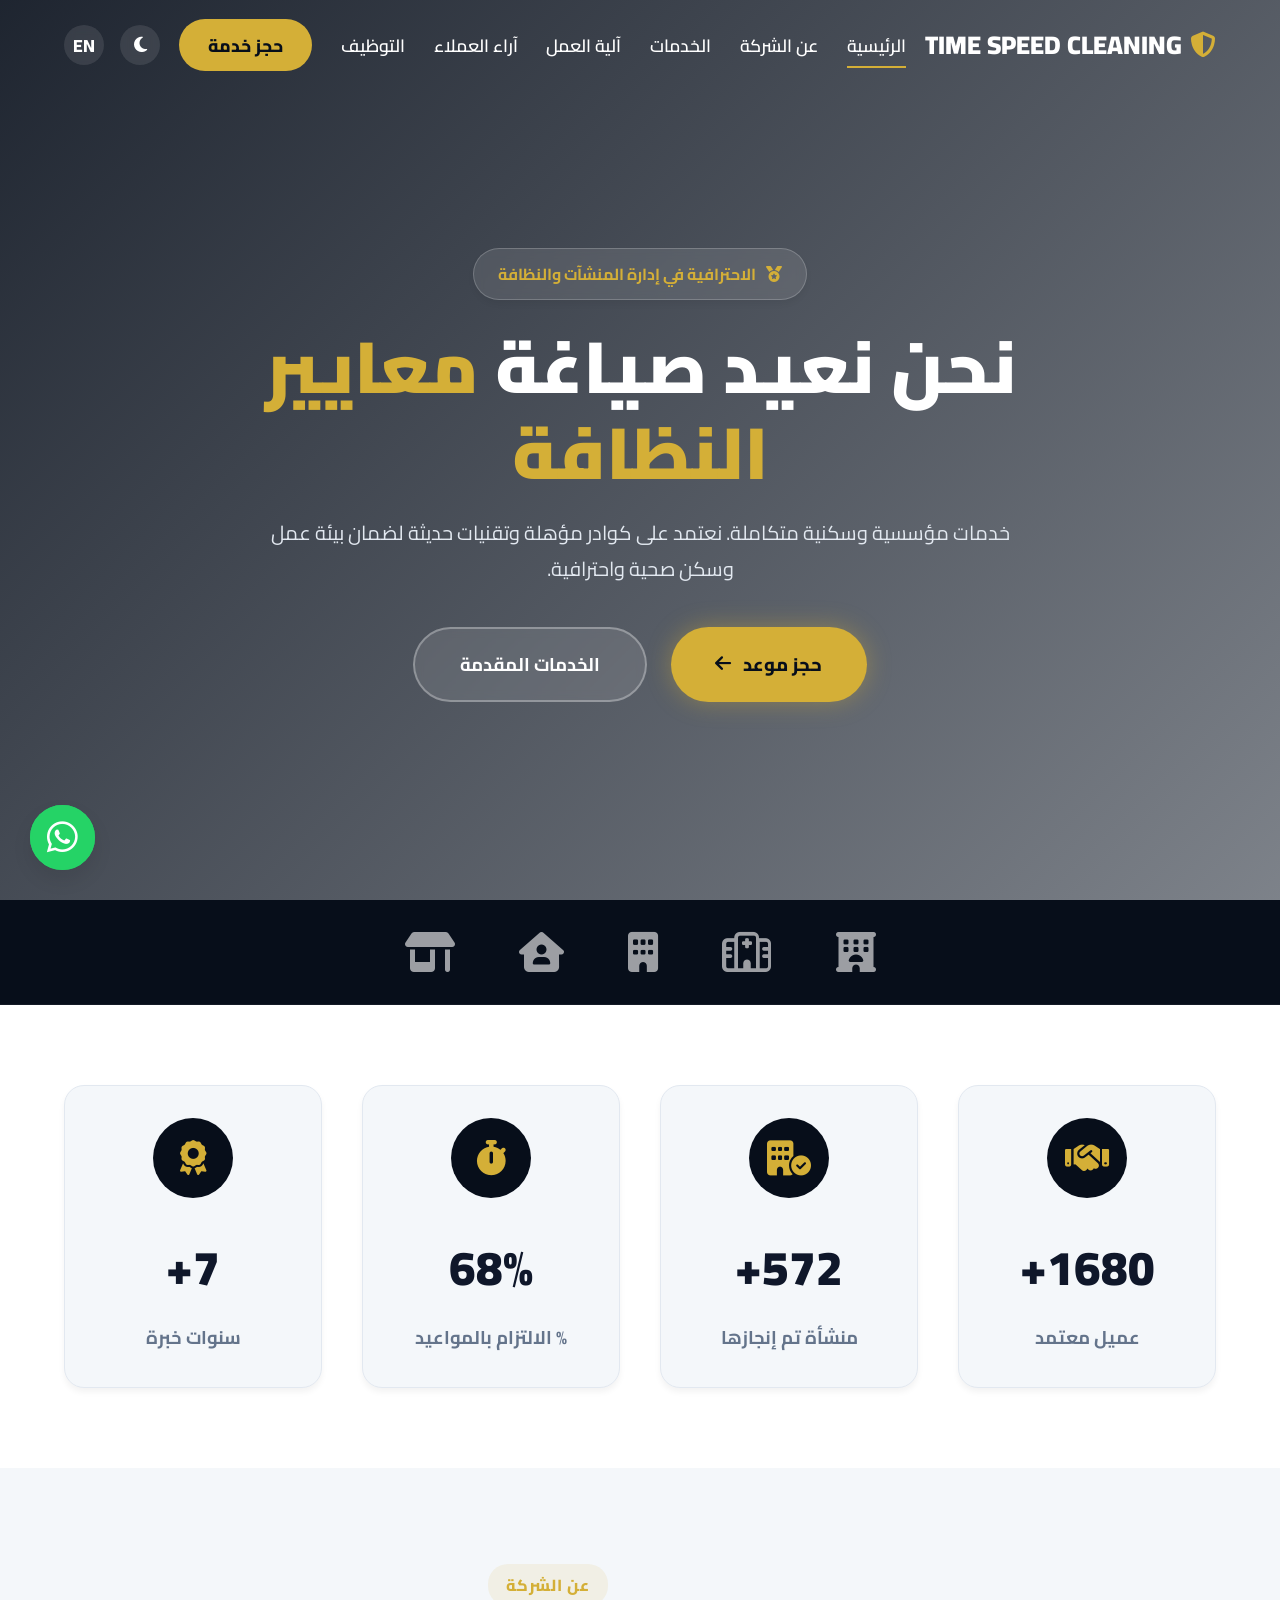
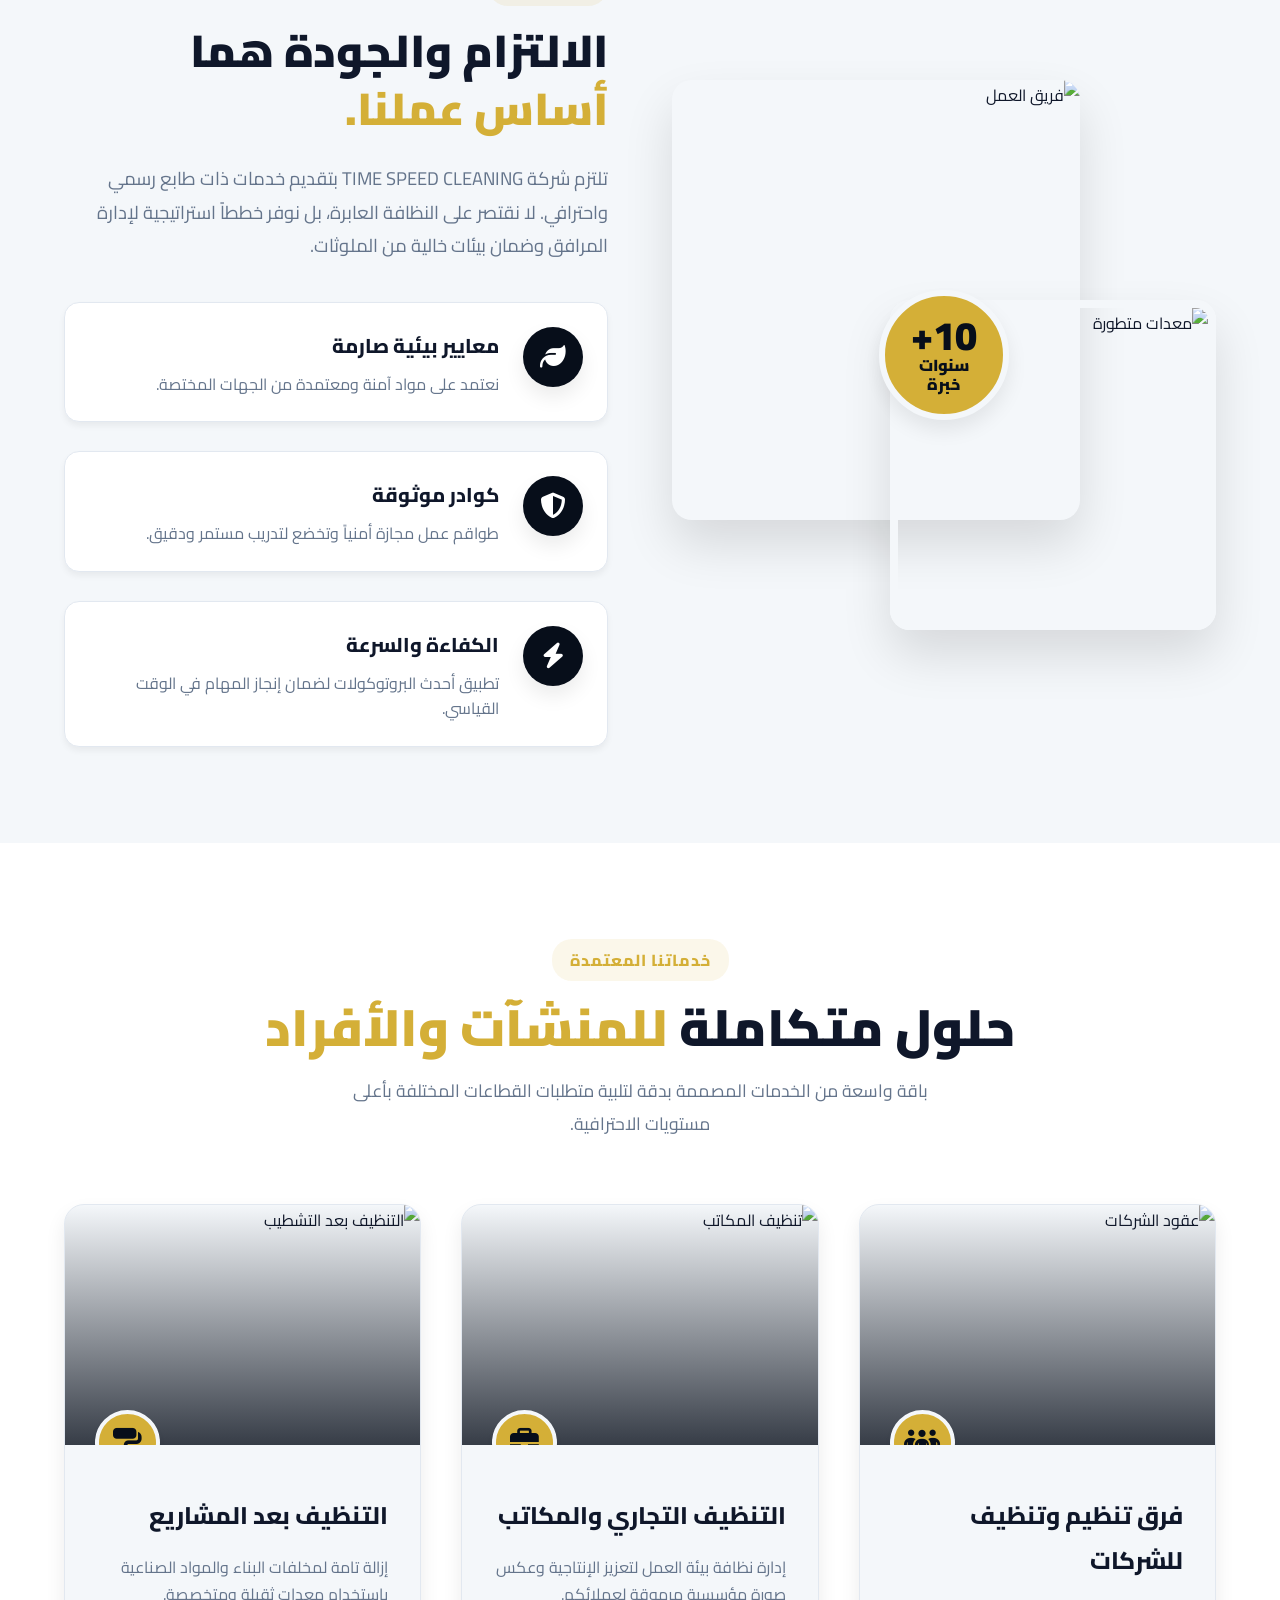
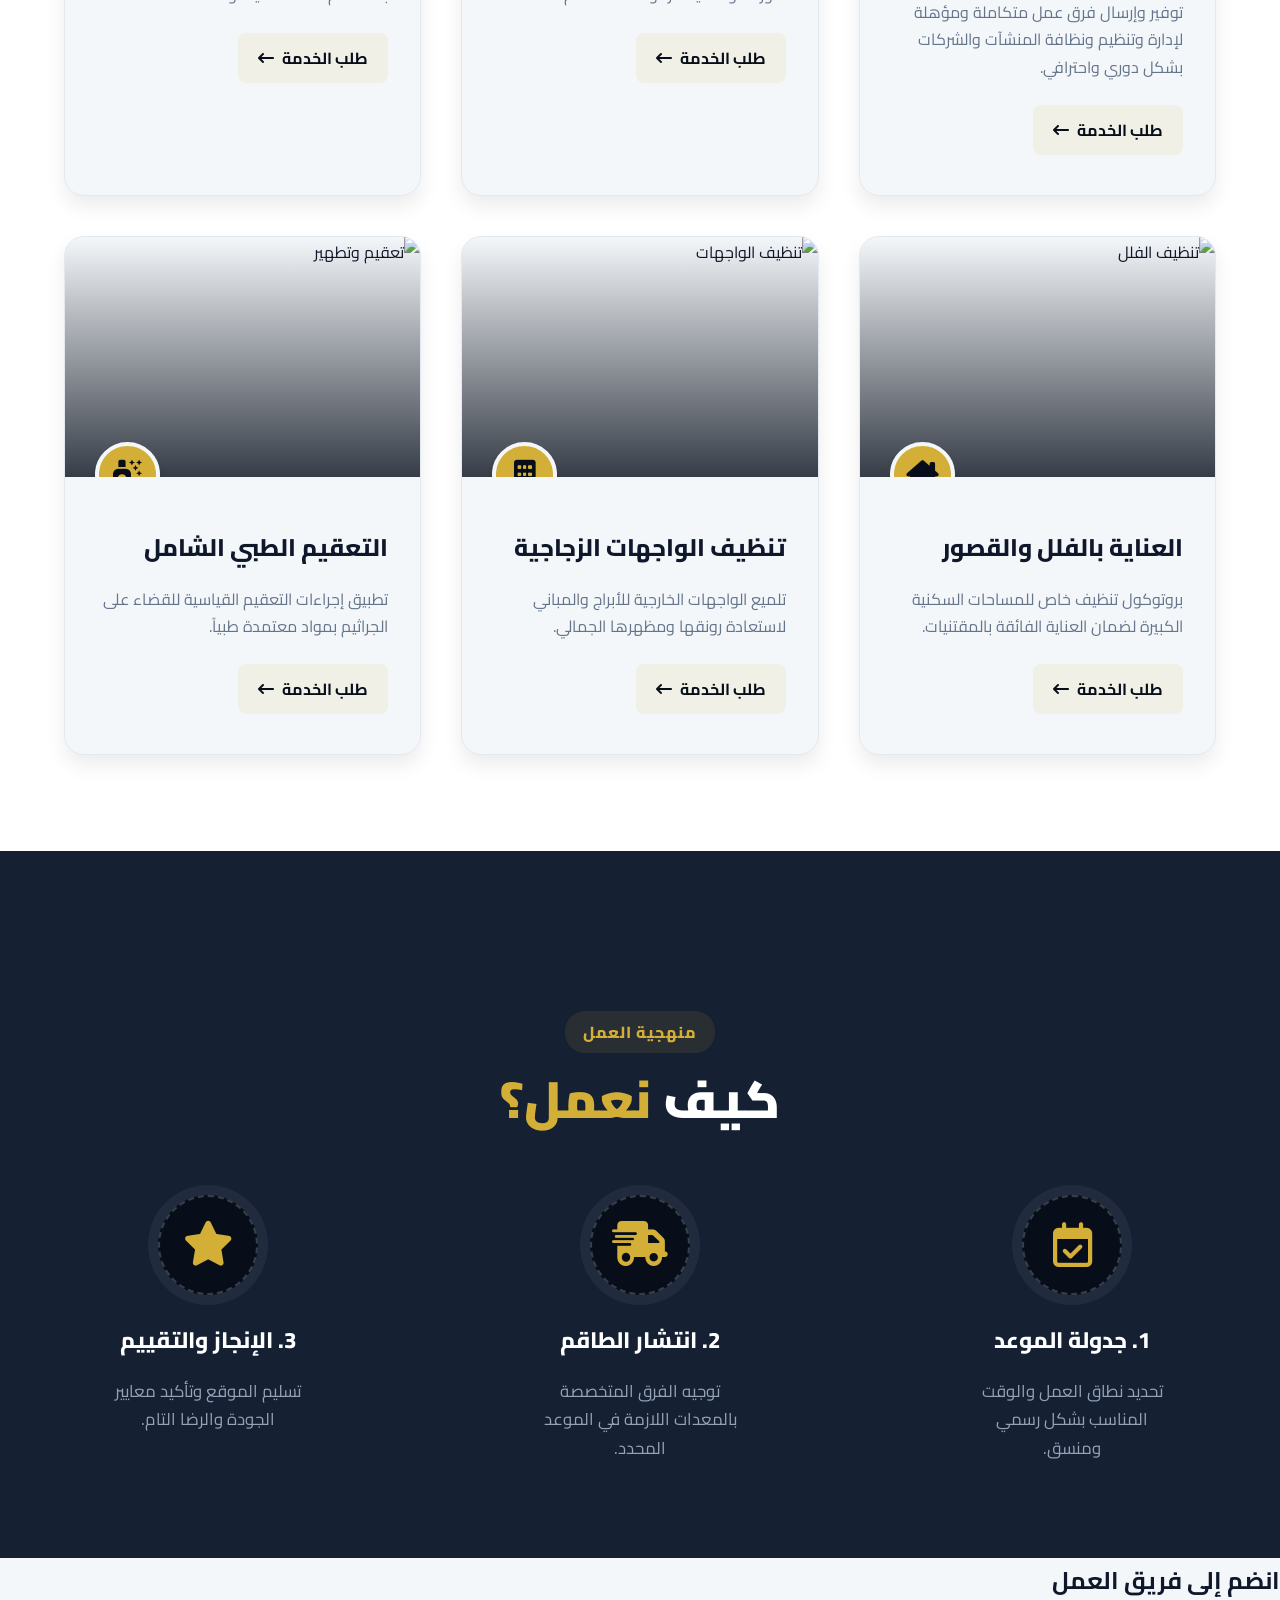
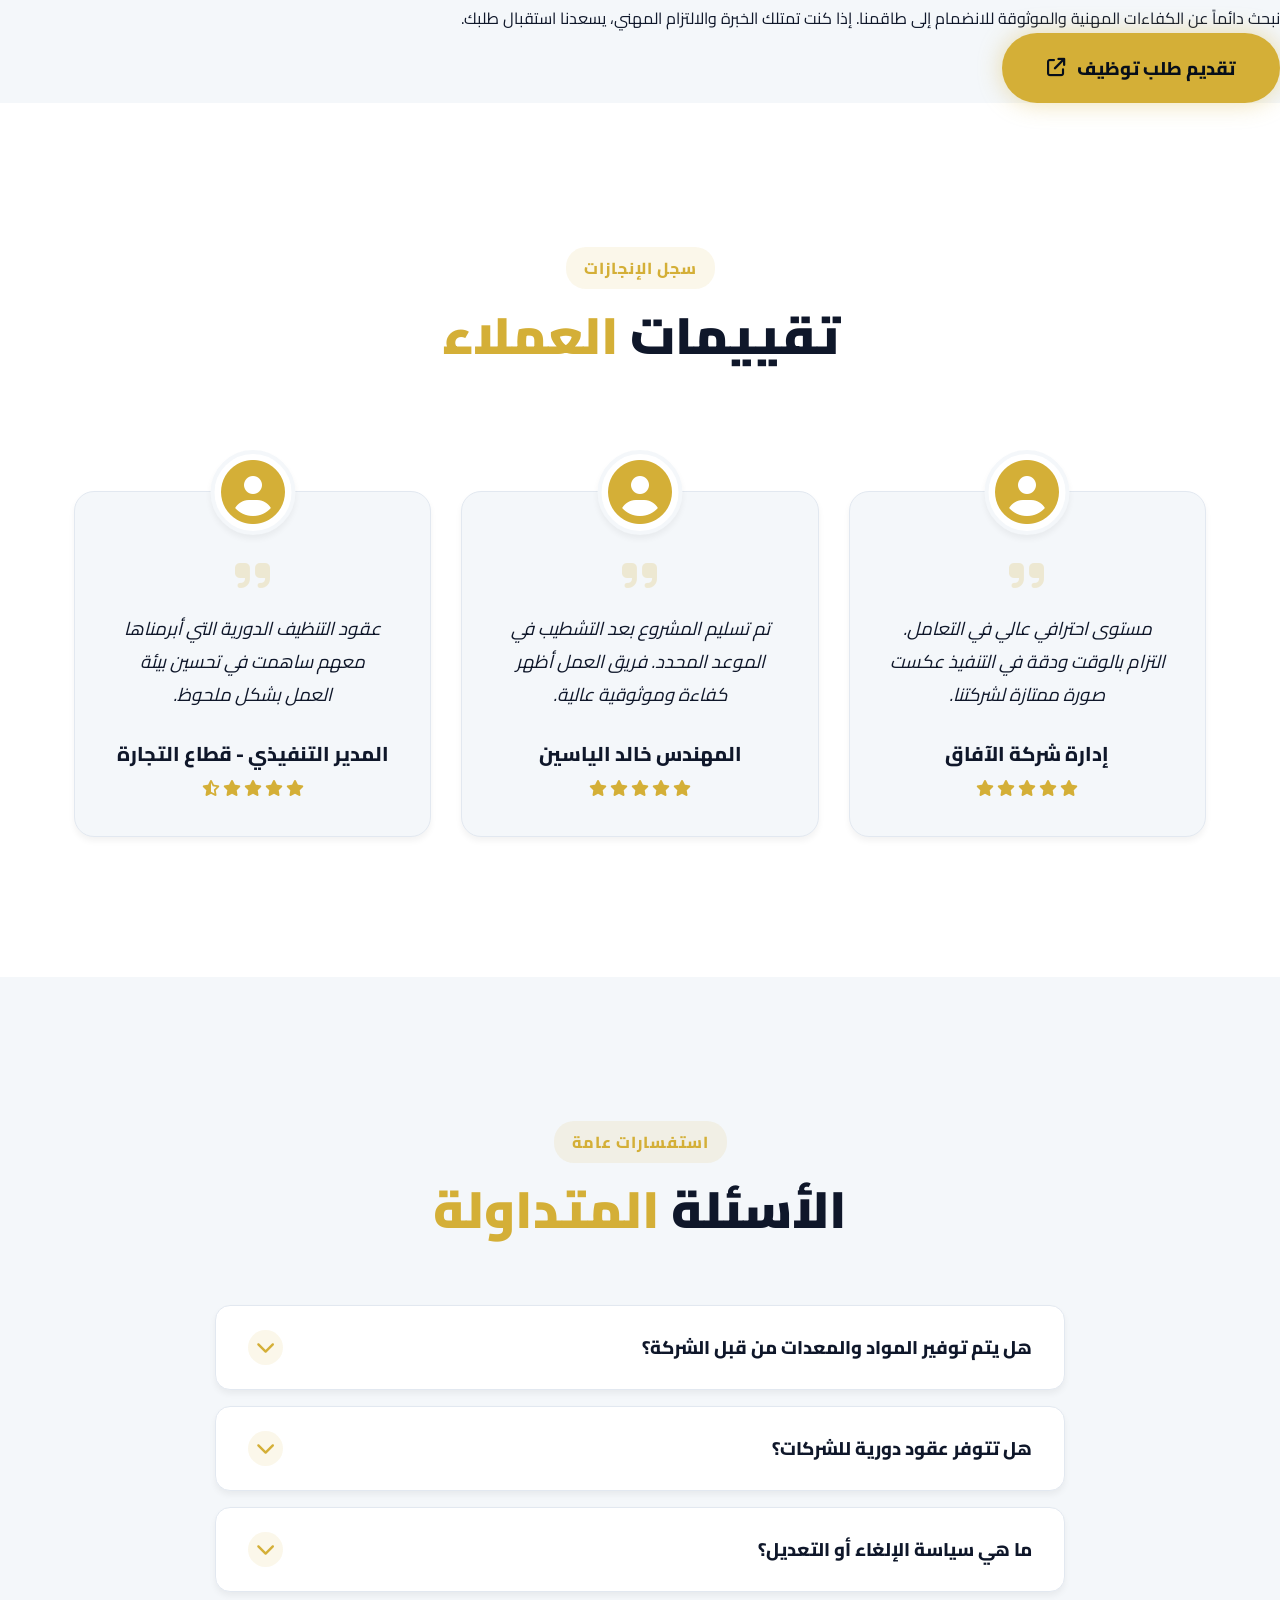
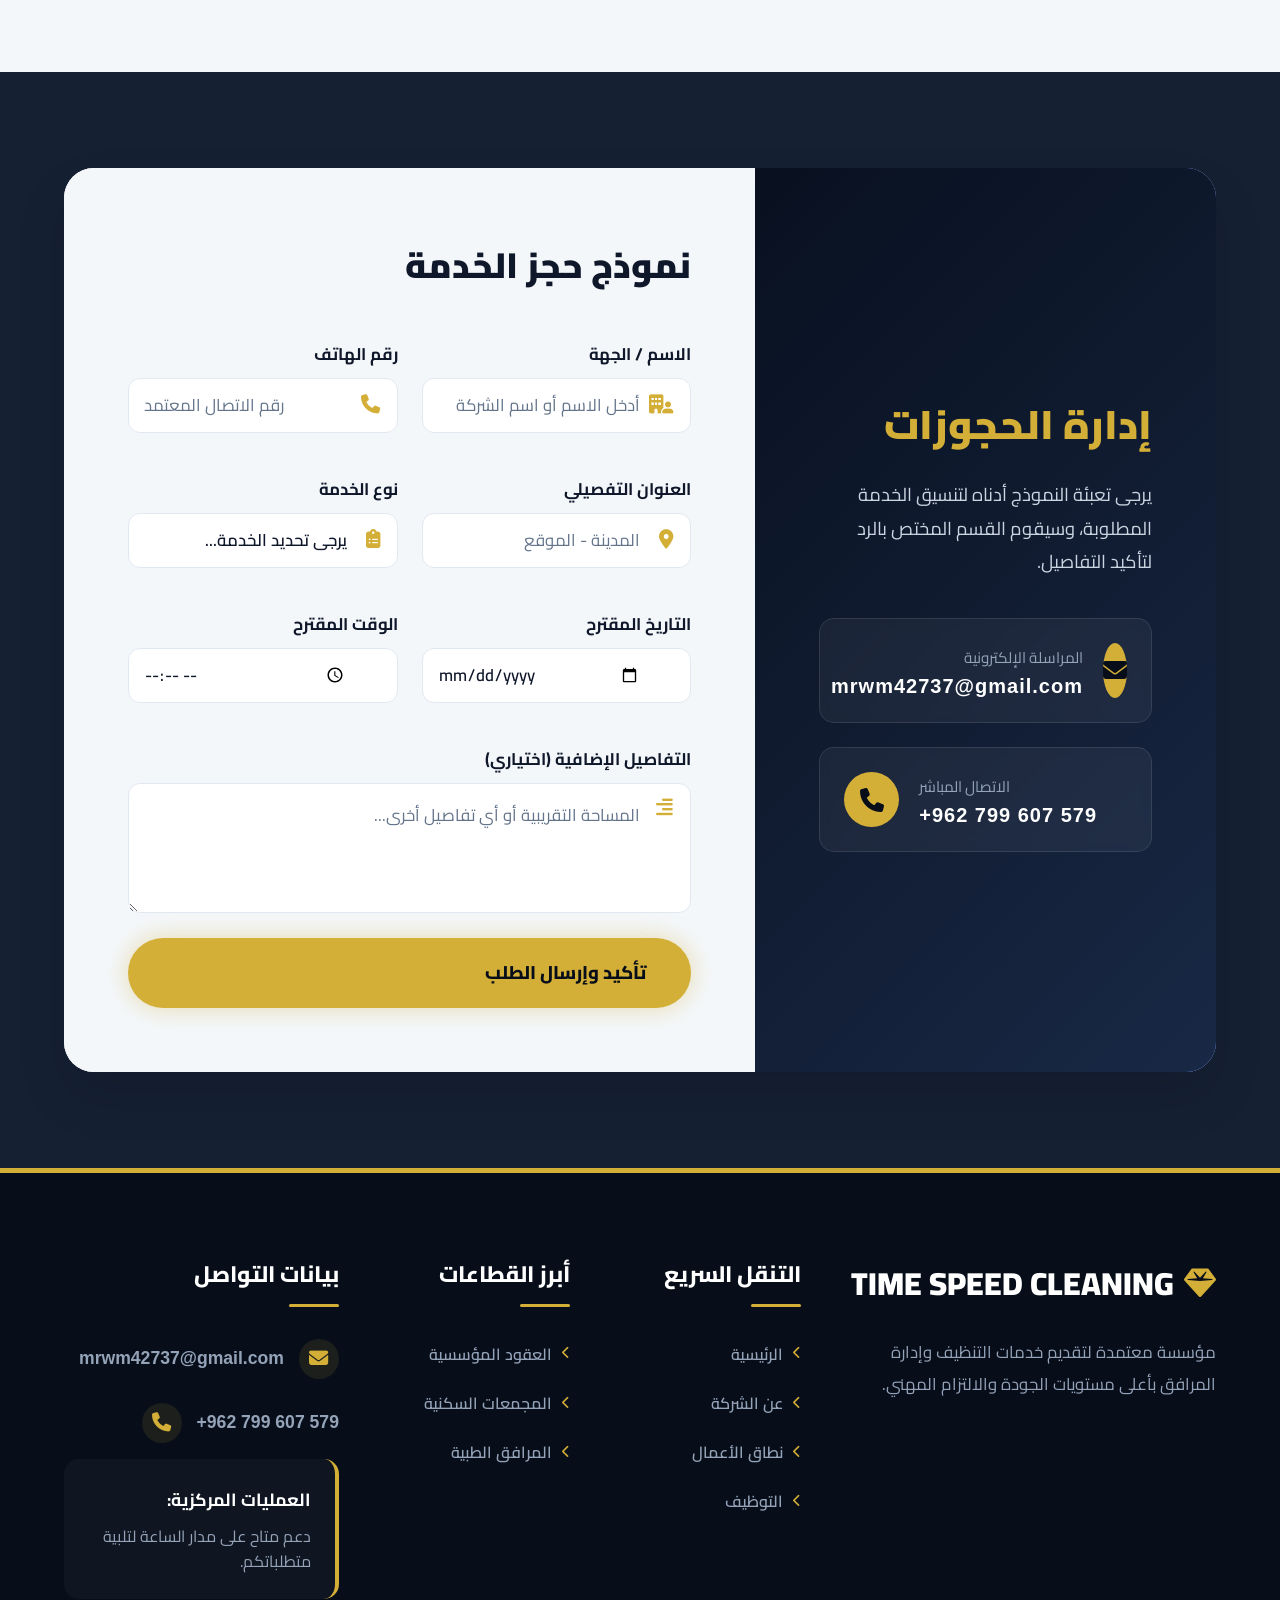
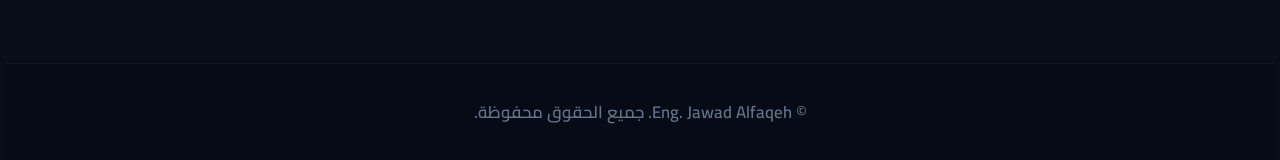
==== commit 9dc16159: "Update index.html" ====
--- a/index.html
+++ b/index.html
@@ -3,8 +3,8 @@
 <head>
     <meta charset="UTF-8">
     <meta name="viewport" content="width=device-width, initial-scale=1.0">
-    <title>TIME SPEED CLEANING | فخامة النظافة</title>
-    <meta name="description" content="شركة تنظيف احترافية تقدم خدمات تنظيف الفلل، المكاتب، والمنازل بأعلى معايير الجودة في الأردن.">
+    <title>TIME SPEED CLEANING | النظافة الاحترافية</title>
+    <meta name="description" content="شركة تنظيف احترافية تقدم خدمات متكاملة لتنظيف الفلل، المكاتب، والمنشآت بأعلى معايير الجودة.">
     <!-- Fonts -->
     <link href="https://fonts.googleapis.com/css2?family=Cairo:wght@300;400;600;700;800;900&display=swap" rel="stylesheet">
     <!-- Icons -->
@@ -20,7 +20,7 @@
     <!-- Preloader -->
     <div id="preloader">
         <div class="loader-logo">
-            <i class="fa-solid fa-gem loader-icon"></i>
+            <i class="fa-solid fa-shield-halved loader-icon"></i>
             <h2>TIME SPEED CLEANING</h2>
             <div class="loading-bar"><div class="progress"></div></div>
         </div>
@@ -30,18 +30,18 @@
     <div class="menu-overlay" id="menu-overlay"></div>
 
     <!-- Floating WhatsApp -->
-    <a href="https://wa.me/962799607579" target="_blank" class="floating-wa" aria-label="تواصل عبر الواتساب">
+    <a href="https://wa.me/962799607579" target="_blank" class="floating-wa" aria-label="التواصل المباشر">
         <i class="fa-brands fa-whatsapp"></i>
     </a>
 
     <!-- Navbar -->
     <nav class="navbar" id="navbar">
         <a href="#home" class="logo">
-            <i class="fa-solid fa-gem"></i> TIME SPEED CLEANING
+            <i class="fa-solid fa-shield-halved"></i> TIME SPEED CLEANING
         </a>
         
         <div class="nav-actions-mobile">
-            <button id="theme-toggle-mobile" class="icon-btn" aria-label="تبديل المظهر"><i class="fa-solid fa-moon"></i></button>
+            <button id="theme-toggle-mobile" class="icon-btn" aria-label="تغيير المظهر"><i class="fa-solid fa-moon"></i></button>
             <button class="menu-toggle" id="menu-toggle" aria-label="القائمة">
                 <i class="fa-solid fa-bars-staggered"></i>
             </button>
@@ -50,20 +50,21 @@
         <div class="nav-links" id="nav-links">
             <button class="close-menu" id="close-menu" aria-label="إغلاق"><i class="fa-solid fa-xmark"></i></button>
             <a href="#home" class="active">الرئيسية</a>
-            <a href="#about">من نحن</a>
-            <a href="#services">خدماتنا</a>
+            <a href="#about">عن الشركة</a>
+            <a href="#services">الخدمات</a>
             <a href="#process">آلية العمل</a>
             <a href="#testimonials">آراء العملاء</a>
-            <button class="nav-book-btn" onclick="document.getElementById('booking').scrollIntoView({behavior: 'smooth'})">احجز الآن</button>
+            <a href="#careers">التوظيف</a>
+            <button class="nav-book-btn" onclick="document.getElementById('booking').scrollIntoView({behavior: 'smooth'})">حجز خدمة</button>
             
             <div class="mobile-menu-contact">
                 <a href="tel:+962799607579" dir="ltr">+962 799 607 579 <i class="fa-solid fa-phone"></i></a>
-                <a href="mailto:jawadalfaqeh8@gmail.com">jawadalfaqeh8@gmail.com <i class="fa-solid fa-envelope"></i></a>
+                <a href="mailto:mrwm42737@gmail.com">mrwm42737@gmail.com <i class="fa-solid fa-envelope"></i></a>
             </div>
         </div>
         
         <div class="nav-actions-desktop">
-            <button id="theme-toggle" class="icon-btn" aria-label="تبديل المظهر"><i class="fa-solid fa-moon"></i></button>
+            <button id="theme-toggle" class="icon-btn" aria-label="تغيير المظهر"><i class="fa-solid fa-moon"></i></button>
             <a href="en.html" class="lang-btn">EN</a>
         </div>
     </nav>
@@ -73,24 +74,24 @@
         <div class="hero-bg-anim" style="background-image: url('https://images.unsplash.com/photo-1581578731548-c64695cc6952?auto=format&fit=crop&w=1920&q=80');"></div>
         <div class="hero-overlay"></div>
         <div class="hero-content glass-card" data-aos="fade-up">
-            <div class="badge"><i class="fa-solid fa-medal"></i> الخيار الأول للنظافة في الأردن</div>
-            <h1 class="typewriter-text">نحن نعيد تعريف <span>مفهوم النظافة</span></h1>
-            <p>تجربة فندقية فاخرة في منزلك ومكتبك. نستخدم أحدث التقنيات لضمان بيئة صحية، آمنة، ولامعة في وقت قياسي.</p>
+            <div class="badge"><i class="fa-solid fa-medal"></i> الاحترافية في إدارة المنشآت والنظافة</div>
+            <h1 class="typewriter-text">نحن نعيد صياغة <span>معايير النظافة</span></h1>
+            <p>خدمات مؤسسية وسكنية متكاملة. نعتمد على كوادر مؤهلة وتقنيات حديثة لضمان بيئة عمل وسكن صحية واحترافية.</p>
             <div class="hero-btns">
-                <button class="btn-glow" onclick="document.getElementById('booking').scrollIntoView({behavior: 'smooth'})"><span>احجز موعدك الآن</span> <i class="fa-solid fa-arrow-left"></i></button>
-                <a href="#services" class="btn-outline">استكشف خدماتنا</a>
-            </div>
-        </div>
-    </section>
-
-    <!-- Trusted By / Brands -->
+                <button class="btn-glow" onclick="document.getElementById('booking').scrollIntoView({behavior: 'smooth'})"><span>حجز موعد</span> <i class="fa-solid fa-arrow-left"></i></button>
+                <a href="#services" class="btn-outline">الخدمات المقدمة</a>
+            </div>
+        </div>
+    </section>
+
+    <!-- Trusted By -->
     <section class="brands-section" data-aos="fade-in">
         <div class="brands-wrapper">
-            <i class="fa-solid fa-hotel" title="فنادق"></i>
-            <i class="fa-regular fa-hospital" title="مستشفيات"></i>
-            <i class="fa-solid fa-building" title="شركات"></i>
-            <i class="fa-solid fa-house-user" title="مجمعات سكنية"></i>
-            <i class="fa-solid fa-shop" title="مراكز تجارية"></i>
+            <i class="fa-solid fa-hotel" title="قطاع الفنادق"></i>
+            <i class="fa-regular fa-hospital" title="القطاع الطبي"></i>
+            <i class="fa-solid fa-building" title="الشركات الكبرى"></i>
+            <i class="fa-solid fa-house-user" title="المجمعات السكنية"></i>
+            <i class="fa-solid fa-shop" title="المراكز التجارية"></i>
         </div>
     </section>
 
@@ -98,24 +99,24 @@
     <section id="stats" class="stats-section">
         <div class="stats-container">
             <div class="stat-box" data-aos="fade-up" data-aos-delay="100">
-                <div class="icon-wrapper"><i class="fa-solid fa-face-smile-beam"></i></div>
+                <div class="icon-wrapper"><i class="fa-solid fa-handshake"></i></div>
                 <h3 class="counter" data-target="2500">0</h3>
-                <p>عميل راضٍ</p>
+                <p>عميل معتمد</p>
             </div>
             <div class="stat-box" data-aos="fade-up" data-aos-delay="200">
                 <div class="icon-wrapper"><i class="fa-solid fa-building-circle-check"></i></div>
                 <h3 class="counter" data-target="850">0</h3>
-                <p>مبنى تم تنظيفه</p>
+                <p>منشأة تم إنجازها</p>
             </div>
             <div class="stat-box" data-aos="fade-up" data-aos-delay="300">
                 <div class="icon-wrapper"><i class="fa-solid fa-stopwatch"></i></div>
                 <h3 class="counter" data-target="100">0</h3>
-                <p>% دقة بالمواعيد</p>
+                <p>% الالتزام بالمواعيد</p>
             </div>
             <div class="stat-box" data-aos="fade-up" data-aos-delay="400">
                 <div class="icon-wrapper"><i class="fa-solid fa-award"></i></div>
                 <h3 class="counter" data-target="10">0</h3>
-                <p>سنوات من التميز</p>
+                <p>سنوات خبرة</p>
             </div>
         </div>
     </section>
@@ -124,38 +125,38 @@
     <section id="about" class="about-section">
         <div class="about-grid">
             <div class="about-images" data-aos="fade-left">
-                <img src="https://images.unsplash.com/photo-1527515637462-cff94eecc1ac?auto=format&fit=crop&w=800&q=80" alt="فريق التنظيف الداخلي" class="img-1">
-                <img src="https://images.unsplash.com/photo-1584622650111-993a426fbf0a?auto=format&fit=crop&w=800&q=80" alt="تنظيف احترافي" class="img-2">
+                <img src="https://images.unsplash.com/photo-1527515637462-cff94eecc1ac?auto=format&fit=crop&w=800&q=80" alt="فريق العمل" class="img-1">
+                <img src="https://images.unsplash.com/photo-1584622650111-993a426fbf0a?auto=format&fit=crop&w=800&q=80" alt="معدات متطورة" class="img-2">
                 <div class="exp-badge">
                     <span class="num">10+</span>
                     <span class="text">سنوات<br>خبرة</span>
                 </div>
             </div>
             <div class="about-content" data-aos="fade-right">
-                <span class="subtitle">لماذا تختارنا؟</span>
-                <h2>الاحترافية ليست مجرد كلمة، <span>بل هي التزامنا.</span></h2>
-                <p>في TIME SPEED CLEANING، لا نكتفي بإزالة الأوساخ، بل نصنع بيئة تنبض بالحياة. فريقنا المكون من خبراء مدربين يتعامل مع كل مساحة وكأنها لوحة فنية تحتاج للعناية الفائقة.</p>
+                <span class="subtitle">عن الشركة</span>
+                <h2>الالتزام والجودة هما <span>أساس عملنا.</span></h2>
+                <p>تلتزم شركة TIME SPEED CLEANING بتقديم خدمات ذات طابع رسمي واحترافي. لا نقتصر على النظافة العابرة، بل نوفر خططاً استراتيجية لإدارة المرافق وضمان بيئات خالية من الملوثات.</p>
                 
                 <ul class="features-list-about">
                     <li>
                         <i class="fa-solid fa-leaf"></i>
                         <div>
-                            <h4>مواد صديقة للبيئة</h4>
-                            <p>نستخدم منظفات آمنة تماماً على الأطفال والحيوانات الأليفة معتمدة عالمياً.</p>
+                            <h4>معايير بيئية صارمة</h4>
+                            <p>نعتمد على مواد آمنة ومعتمدة من الجهات المختصة.</p>
                         </div>
                     </li>
                     <li>
                         <i class="fa-solid fa-shield-halved"></i>
                         <div>
-                            <h4>موثوقية وأمان</h4>
-                            <p>جميع أفراد طاقمنا خضعوا لفحوصات أمنية وتدريبات مكثفة لضمان راحتك.</p>
+                            <h4>كوادر موثوقة</h4>
+                            <p>طواقم عمل مجازة أمنياً وتخضع لتدريب مستمر ودقيق.</p>
                         </div>
                     </li>
                     <li>
                         <i class="fa-solid fa-bolt"></i>
                         <div>
-                            <h4>سرعة ودقة</h4>
-                            <p>ننجز العمل في الوقت المحدد دون المساومة أبداً على جودة التفاصيل الصغيرة.</p>
+                            <h4>الكفاءة والسرعة</h4>
+                            <p>تطبيق أحدث البروتوكولات لضمان إنجاز المهام في الوقت القياسي.</p>
                         </div>
                     </li>
                 </ul>
@@ -166,81 +167,81 @@
     <!-- Services Section -->
     <section id="services" class="services">
         <div class="section-title" data-aos="fade-up">
-            <span class="subtitle">خدماتنا الشاملة</span>
-            <h2>حلول تنظيف <span>مصممة لك</span></h2>
-            <p class="title-desc">نقدم مجموعة متكاملة من خدمات التنظيف التي تغطي كافة احتياجاتك السكنية والتجارية بأعلى المعايير.</p>
+            <span class="subtitle">خدماتنا المعتمدة</span>
+            <h2>حلول متكاملة <span>للمنشآت والأفراد</span></h2>
+            <p class="title-desc">باقة واسعة من الخدمات المصممة بدقة لتلبية متطلبات القطاعات المختلفة بأعلى مستويات الاحترافية.</p>
         </div>
         <div class="cards-container">
             <div class="service-card" data-aos="fade-up" data-aos-delay="100">
+                <div class="card-img">
+                    <img src="https://images.unsplash.com/photo-1612965607446-25e1332775ae?auto=format&fit=crop&w=800&q=80" alt="عقود الشركات">
+                    <div class="img-overlay"></div>
+                    <i class="fa-solid fa-people-group icon-floating"></i>
+                </div>
+                <div class="card-content">
+                    <h3>فرق تنظيم وتنظيف للشركات</h3>
+                    <p>توفير وإرسال فرق عمل متكاملة ومؤهلة لإدارة وتنظيم ونظافة المنشآت والشركات بشكل دوري واحترافي.</p>
+                    <button class="read-more" onclick="selectService('عقود وفرق تنظيف للشركات')">طلب الخدمة <i class="fa-solid fa-arrow-left-long"></i></button>
+                </div>
+            </div>
+            <div class="service-card" data-aos="fade-up" data-aos-delay="150">
+                <div class="card-img">
+                    <img src="https://images.unsplash.com/photo-1497366216548-37526070297c?auto=format&fit=crop&w=800&q=80" alt="تنظيف المكاتب">
+                    <div class="img-overlay"></div>
+                    <i class="fa-solid fa-briefcase icon-floating"></i>
+                </div>
+                <div class="card-content">
+                    <h3>التنظيف التجاري والمكاتب</h3>
+                    <p>إدارة نظافة بيئة العمل لتعزيز الإنتاجية وعكس صورة مؤسسية مرموقة لعملائكم.</p>
+                    <button class="read-more" onclick="selectService('تنظيف تجاري ومكاتب')">طلب الخدمة <i class="fa-solid fa-arrow-left-long"></i></button>
+                </div>
+            </div>
+            <div class="service-card" data-aos="fade-up" data-aos-delay="200">
+                <div class="card-img">
+                    <img src="https://images.unsplash.com/photo-1504328345606-18bbc8c9d7d1?auto=format&fit=crop&w=800&q=80" alt="التنظيف بعد التشطيب">
+                    <div class="img-overlay"></div>
+                    <i class="fa-solid fa-paint-roller icon-floating"></i>
+                </div>
+                <div class="card-content">
+                    <h3>التنظيف بعد المشاريع</h3>
+                    <p>إزالة تامة لمخلفات البناء والمواد الصناعية باستخدام معدات ثقيلة ومتخصصة.</p>
+                    <button class="read-more" onclick="selectService('تنظيف بعد التشطيب')">طلب الخدمة <i class="fa-solid fa-arrow-left-long"></i></button>
+                </div>
+            </div>
+            <div class="service-card" data-aos="fade-up" data-aos-delay="250">
                 <div class="card-img">
                     <img src="https://images.unsplash.com/photo-1600596542815-ffad4c1539a9?auto=format&fit=crop&w=800&q=80" alt="تنظيف الفلل">
                     <div class="img-overlay"></div>
                     <i class="fa-solid fa-house-chimney icon-floating"></i>
                 </div>
                 <div class="card-content">
-                    <h3>تنظيف الفلل والمنازل</h3>
-                    <p>عناية ملكية بأدق تفاصيل الأثاث والأرضيات، ليعود منزلك مشرقاً كاليوم الأول.</p>
-                    <button class="read-more" onclick="selectService('تنظيف فلل ومنازل')">اطلب الخدمة <i class="fa-solid fa-arrow-left-long"></i></button>
-                </div>
-            </div>
-            <div class="service-card" data-aos="fade-up" data-aos-delay="200">
-                <div class="card-img">
-                    <img src="https://images.unsplash.com/photo-1497366216548-37526070297c?auto=format&fit=crop&w=800&q=80" alt="تنظيف المكاتب">
-                    <div class="img-overlay"></div>
-                    <i class="fa-solid fa-briefcase icon-floating"></i>
-                </div>
-                <div class="card-content">
-                    <h3>التنظيف التجاري والمكاتب</h3>
-                    <p>بيئة عمل نظيفة ترفع من إنتاجية موظفيك وتعكس صورة احترافية أمام عملائك.</p>
-                    <button class="read-more" onclick="selectService('تنظيف مكاتب وشركات')">اطلب الخدمة <i class="fa-solid fa-arrow-left-long"></i></button>
+                    <h3>العناية بالفلل والقصور</h3>
+                    <p>بروتوكول تنظيف خاص للمساحات السكنية الكبيرة لضمان العناية الفائقة بالمقتنيات.</p>
+                    <button class="read-more" onclick="selectService('تنظيف فلل وقصور')">طلب الخدمة <i class="fa-solid fa-arrow-left-long"></i></button>
                 </div>
             </div>
             <div class="service-card" data-aos="fade-up" data-aos-delay="300">
-                <div class="card-img">
-                    <img src="https://images.unsplash.com/photo-1504328345606-18bbc8c9d7d1?auto=format&fit=crop&w=800&q=80" alt="التنظيف بعد التشطيب">
-                    <div class="img-overlay"></div>
-                    <i class="fa-solid fa-paint-roller icon-floating"></i>
-                </div>
-                <div class="card-content">
-                    <h3>التنظيف بعد التشطيب</h3>
-                    <p>إزالة تامة لمخلفات البناء، الدهانات، والأسمنت بأجهزة متخصصة حديثة.</p>
-                    <button class="read-more" onclick="selectService('تنظيف بعد التشطيب')">اطلب الخدمة <i class="fa-solid fa-arrow-left-long"></i></button>
-                </div>
-            </div>
-            <div class="service-card" data-aos="fade-up" data-aos-delay="400">
-                <div class="card-img">
-                    <img src="https://images.unsplash.com/photo-1600607686527-6fb886090705?auto=format&fit=crop&w=800&q=80" alt="غسيل السجاد">
-                    <div class="img-overlay"></div>
-                    <i class="fa-solid fa-couch icon-floating"></i>
-                </div>
-                <div class="card-content">
-                    <h3>غسيل السجاد والكنب</h3>
-                    <p>تنظيف عميق وإزالة للبقع الصعبة والروائح باستخدام تقنية البخار الجاف.</p>
-                    <button class="read-more" onclick="selectService('غسيل سجاد وكنب')">اطلب الخدمة <i class="fa-solid fa-arrow-left-long"></i></button>
-                </div>
-            </div>
-            <div class="service-card" data-aos="fade-up" data-aos-delay="500">
                 <div class="card-img">
                     <img src="https://images.unsplash.com/photo-1486406146926-c627a92ad1ab?auto=format&fit=crop&w=800&q=80" alt="تنظيف الواجهات">
                     <div class="img-overlay"></div>
                     <i class="fa-solid fa-building icon-floating"></i>
                 </div>
                 <div class="card-content">
-                    <h3>تنظيف الواجهات</h3>
-                    <p>تلميع الواجهات الزجاجية والحجرية للشركات والمباني لتستعيد بريقها.</p>
-                    <button class="read-more" onclick="selectService('تنظيف واجهات')">اطلب الخدمة <i class="fa-solid fa-arrow-left-long"></i></button>
-                </div>
-            </div>
-            <div class="service-card" data-aos="fade-up" data-aos-delay="600">
+                    <h3>تنظيف الواجهات الزجاجية</h3>
+                    <p>تلميع الواجهات الخارجية للأبراج والمباني لاستعادة رونقها ومظهرها الجمالي.</p>
+                    <button class="read-more" onclick="selectService('تنظيف واجهات زجاجية')">طلب الخدمة <i class="fa-solid fa-arrow-left-long"></i></button>
+                </div>
+            </div>
+            <div class="service-card" data-aos="fade-up" data-aos-delay="350">
                 <div class="card-img">
                     <img src="https://images.unsplash.com/photo-1584467735815-f778f274e296?auto=format&fit=crop&w=800&q=80" alt="تعقيم وتطهير">
                     <div class="img-overlay"></div>
                     <i class="fa-solid fa-spray-can-sparkles icon-floating"></i>
                 </div>
                 <div class="card-content">
-                    <h3>تعقيم وتطهير شامل</h3>
-                    <p>القضاء على الفيروسات والبكتيريا بمواد طبية معتمدة لضمان أقصى درجات الحماية.</p>
-                    <button class="read-more" onclick="selectService('تعقيم شامل')">اطلب الخدمة <i class="fa-solid fa-arrow-left-long"></i></button>
+                    <h3>التعقيم الطبي الشامل</h3>
+                    <p>تطبيق إجراءات التعقيم القياسية للقضاء على الجراثيم بمواد معتمدة طبياً.</p>
+                    <button class="read-more" onclick="selectService('التعقيم الطبي الشامل')">طلب الخدمة <i class="fa-solid fa-arrow-left-long"></i></button>
                 </div>
             </div>
         </div>
@@ -249,26 +250,39 @@
     <!-- Process Section -->
     <section id="process" class="process-section">
         <div class="section-title" data-aos="fade-up">
-            <span class="subtitle">خطوات بسيطة</span>
+            <span class="subtitle">منهجية العمل</span>
             <h2>كيف <span>نعمل؟</span></h2>
         </div>
         <div class="process-container">
             <div class="process-step" data-aos="zoom-in" data-aos-delay="100">
                 <div class="step-icon"><i class="fa-regular fa-calendar-check"></i></div>
-                <h3>1. احجز موعدك</h3>
-                <p>بخطوة واحدة عبر موقعنا أو تطبيق الواتساب، حدد الخدمة والوقت المناسب لك.</p>
+                <h3>1. جدولة الموعد</h3>
+                <p>تحديد نطاق العمل والوقت المناسب بشكل رسمي ومنسق.</p>
             </div>
             <div class="process-line"></div>
             <div class="process-step" data-aos="zoom-in" data-aos-delay="200">
                 <div class="step-icon"><i class="fa-solid fa-truck-fast"></i></div>
-                <h3>2. وصول الفريق</h3>
-                <p>يصلك فريقنا المجهز بالكامل في الموعد المحدد لبدء عملية التنظيف باحترافية.</p>
+                <h3>2. انتشار الطاقم</h3>
+                <p>توجيه الفرق المتخصصة بالمعدات اللازمة في الموعد المحدد.</p>
             </div>
             <div class="process-line"></div>
             <div class="process-step" data-aos="zoom-in" data-aos-delay="300">
                 <div class="step-icon"><i class="fa-solid fa-star"></i></div>
-                <h3>3. استمتع بالنظافة</h3>
-                <p>استلم مكانك لامعاً ونظيفاً واستمتع ببيئة صحية وراحة بال تامة.</p>
+                <h3>3. الإنجاز والتقييم</h3>
+                <p>تسليم الموقع وتأكيد معايير الجودة والرضا التام.</p>
+            </div>
+        </div>
+    </section>
+
+    <!-- Careers Section -->
+    <section id="careers" class="careers-section">
+        <div class="careers-container" data-aos="fade-up">
+            <div class="careers-content">
+                <h2>انضم إلى <span>فريق العمل</span></h2>
+                <p>نبحث دائماً عن الكفاءات المهنية والموثوقة للانضمام إلى طاقمنا. إذا كنت تمتلك الخبرة والالتزام المهني، يسعدنا استقبال طلبك.</p>
+                <a href="https://docs.google.com/forms/d/e/1FAIpQLSd6sWSk1OdtpwYrU6UFFCq4URNeD7EPeWBoMJjj3FY3IimdPA/viewform?usp=header" target="_blank" class="btn-glow" rel="noopener noreferrer">
+                    تقديم طلب توظيف <i class="fa-solid fa-arrow-up-right-from-square"></i>
+                </a>
             </div>
         </div>
     </section>
@@ -276,8 +290,8 @@
     <!-- Testimonials -->
     <section id="testimonials" class="testimonials-section">
         <div class="section-title" data-aos="fade-up">
-            <span class="subtitle">قصص نجاح</span>
-            <h2>ماذا يقول <span>عملاؤنا</span></h2>
+            <span class="subtitle">سجل الإنجازات</span>
+            <h2>تقييمات <span>العملاء</span></h2>
         </div>
         <div class="swiper mySwiper" data-aos="zoom-in">
             <div class="swiper-wrapper">
@@ -285,8 +299,8 @@
                     <div class="testi-card">
                         <div class="client-avatar"><i class="fa-solid fa-circle-user"></i></div>
                         <i class="fa-solid fa-quote-right quote-icon"></i>
-                        <p>"خدمة تفوق الخيال! الدقة في المواعيد والاهتمام بالتفاصيل الصغيرة جعلت منزلي يبدو كأنه جديد تماماً."</p>
-                        <h4>م. أحمد خليل</h4>
+                        <p>مستوى احترافي عالي في التعامل. التزام بالوقت ودقة في التنفيذ عكست صورة ممتازة لشركتنا.</p>
+                        <h4>إدارة شركة الآفاق</h4>
                         <div class="stars"><i class="fa-solid fa-star"></i><i class="fa-solid fa-star"></i><i class="fa-solid fa-star"></i><i class="fa-solid fa-star"></i><i class="fa-solid fa-star"></i></div>
                     </div>
                 </div>
@@ -294,8 +308,8 @@
                     <div class="testi-card">
                         <div class="client-avatar"><i class="fa-solid fa-circle-user"></i></div>
                         <i class="fa-solid fa-quote-right quote-icon"></i>
-                        <p>"تعاقدنا معهم لتنظيف مقر الشركة الجديد بعد التشطيب، النتيجة كانت مبهرة وتم التسليم قبل الموعد المحدد."</p>
-                        <h4>سارة العتيبي</h4>
+                        <p>تم تسليم المشروع بعد التشطيب في الموعد المحدد. فريق العمل أظهر كفاءة وموثوقية عالية.</p>
+                        <h4>المهندس خالد الياسين</h4>
                         <div class="stars"><i class="fa-solid fa-star"></i><i class="fa-solid fa-star"></i><i class="fa-solid fa-star"></i><i class="fa-solid fa-star"></i><i class="fa-solid fa-star"></i></div>
                     </div>
                 </div>
@@ -303,18 +317,9 @@
                     <div class="testi-card">
                         <div class="client-avatar"><i class="fa-solid fa-circle-user"></i></div>
                         <i class="fa-solid fa-quote-right quote-icon"></i>
-                        <p>"أفضل شركة تنظيف تعاملت معها في الأردن. سرعة استجابة وموظفين في قمة الاحترافية والأمانة."</p>
-                        <h4>د. رامي عبد الله</h4>
+                        <p>عقود التنظيف الدورية التي أبرمناها معهم ساهمت في تحسين بيئة العمل بشكل ملحوظ.</p>
+                        <h4>المدير التنفيذي - قطاع التجارة</h4>
                         <div class="stars"><i class="fa-solid fa-star"></i><i class="fa-solid fa-star"></i><i class="fa-solid fa-star"></i><i class="fa-solid fa-star"></i><i class="fa-solid fa-star-half-stroke"></i></div>
-                    </div>
-                </div>
-                <div class="swiper-slide">
-                    <div class="testi-card">
-                        <div class="client-avatar"><i class="fa-solid fa-circle-user"></i></div>
-                        <i class="fa-solid fa-quote-right quote-icon"></i>
-                        <p>"تعامل راقي جداً والنتيجة مبهرة. فريق العمل كان دقيقاً في المواعيد واستخدم مواد تنظيف ذات رائحة ممتازة."</p>
-                        <h4>د. نور عيسى</h4>
-                        <div class="stars"><i class="fa-solid fa-star"></i><i class="fa-solid fa-star"></i><i class="fa-solid fa-star"></i><i class="fa-solid fa-star"></i><i class="fa-solid fa-star"></i></div>
                     </div>
                 </div>
             </div>
@@ -325,44 +330,35 @@
     <!-- FAQ -->
     <section id="faq" class="faq-section">
         <div class="section-title" data-aos="fade-up">
-            <span class="subtitle">استفسارات شائعة</span>
-            <h2>الأسئلة <span>المتكررة</span></h2>
+            <span class="subtitle">استفسارات عامة</span>
+            <h2>الأسئلة <span>المتداولة</span></h2>
         </div>
         <div class="faq-container" data-aos="fade-up">
             <div class="faq-item">
                 <div class="faq-question">
-                    هل تحضرون مواد ومعدات التنظيف معكم؟
+                    هل يتم توفير المواد والمعدات من قبل الشركة؟
                     <i class="fa-solid fa-chevron-down"></i>
                 </div>
                 <div class="faq-answer">
-                    نعم، فريقنا يأتي مجهزاً بالكامل بأحدث المعدات ومواد التنظيف الآمنة والفعالة لضمان تقديم أعلى مستويات الجودة دون تكليفك بأي أعباء إضافية، لراحتك التامة.
+                    نعم، يتم تجهيز طواقمنا بكافة المواد والمعدات المتطورة لضمان إتمام العمل وفقاً للمعايير المعتمدة.
                 </div>
             </div>
             <div class="faq-item">
                 <div class="faq-question">
-                    هل المواد المستخدمة آمنة للأطفال والحيوانات الأليفة؟
+                    هل تتوفر عقود دورية للشركات؟
                     <i class="fa-solid fa-chevron-down"></i>
                 </div>
                 <div class="faq-answer">
-                    بالتأكيد، نحن نحرص على استخدام مواد تنظيف صديقة للبيئة ومرخصة صحياً لضمان سلامة جميع أفراد الأسرة والحيوانات الأليفة، مع الحفاظ على فعالية التنظيف.
+                    بالتأكيد، نوفر عقوداً تشغيلية دورية (يومية، أسبوعية، شهرية) مبنية على احتياجات المنشأة.
                 </div>
             </div>
             <div class="faq-item">
                 <div class="faq-question">
-                    هل هناك ضمان على جودة العمل المقدم؟
+                    ما هي سياسة الإلغاء أو التعديل؟
                     <i class="fa-solid fa-chevron-down"></i>
                 </div>
                 <div class="faq-answer">
-                    رضا العميل هو أولويتنا الأولى. إذا لم تكن راضياً عن أي جزء من الخدمة المقدمة، يرجى إبلاغنا فوراً وسيقوم الفريق بمعالجة الأمر في نفس الوقت حتى تكون راضياً تماماً.
-                </div>
-            </div>
-            <div class="faq-item">
-                <div class="faq-question">
-                    كيف يمكنني تعديل أو إلغاء موعد الحجز؟
-                    <i class="fa-solid fa-chevron-down"></i>
-                </div>
-                <div class="faq-answer">
-                    يمكنك التواصل معنا مباشرة عبر الواتساب أو الهاتف قبل 24 ساعة على الأقل من الموعد المقرر، وسنسعد بمساعدتك في تعديله أو إلغائه بكل سهولة.
+                    يمكن التعديل على المواعيد المبرمجة مسبقاً من خلال إشعارنا قبل 24 ساعة كحد أدنى عبر قنوات التواصل الرسمية.
                 </div>
             </div>
         </div>
@@ -372,22 +368,22 @@
     <section id="booking" class="booking">
         <div class="booking-container" data-aos="fade-up">
             <div class="booking-grid">
-                <div class="booking-info glass-card-dark" style="background-image: linear-gradient(135deg, rgba(7,14,26,0.95), rgba(21,32,51,0.9)), url('https://images.unsplash.com/photo-1504328345606-18bbc8c9d7d1?auto=format&fit=crop&w=800&q=80');">
-                    <h2>طريقك للنظافة يبدأ هنا</h2>
-                    <p>قم بتعبئة هذا النموذج المبسط وسيتواصل معك فريقنا خلال دقائق لتأكيد الموعد عبر الواتساب.</p>
+                <div class="booking-info glass-card-dark" style="background-image: linear-gradient(135deg, rgba(30,58,138,0.95), rgba(37,99,235,0.9)), url('https://images.unsplash.com/photo-1497366216548-37526070297c?auto=format&fit=crop&w=800&q=80');">
+                    <h2>إدارة الحجوزات</h2>
+                    <p>يرجى تعبئة النموذج أدناه لتنسيق الخدمة المطلوبة، وسيقوم القسم المختص بالرد لتأكيد التفاصيل.</p>
                     
                     <div class="contact-methods">
-                        <a href="mailto:jawadalfaqeh8@gmail.com" class="method">
+                        <a href="mailto:mrwm42737@gmail.com" class="method">
                             <div class="method-icon"><i class="fa-solid fa-envelope"></i></div>
                             <div class="method-text">
-                                <span>راسلنا عبر البريد</span>
-                                <strong>jawadalfaqeh8@gmail.com</strong>
+                                <span>المراسلة الإلكترونية</span>
+                                <strong>mrwm42737@gmail.com</strong>
                             </div>
                         </a>
                         <a href="tel:+962799607579" class="method" dir="ltr">
                             <div class="method-icon"><i class="fa-solid fa-phone"></i></div>
                             <div class="method-text">
-                                <span>اتصل بنا مباشرة</span>
+                                <span>الاتصال المباشر</span>
                                 <strong>+962 799 607 579</strong>
                             </div>
                         </a>
@@ -395,53 +391,53 @@
                 </div>
                 
                 <form id="bookingForm" class="booking-form premium-form" data-lang="ar">
-                    <h3 class="form-title">حجز خدمة سريع</h3>
+                    <h3 class="form-title">نموذج حجز الخدمة</h3>
                     
                     <div class="input-grid">
                         <div class="input-field">
-                            <label for="name">الاسم الكامل</label>
+                            <label for="name">الاسم / الجهة</label>
                             <div class="input-wrapper">
-                                <i class="fa-solid fa-user form-icon"></i>
-                                <input type="text" id="name" required placeholder="أدخل اسمك الكريم">
+                                <i class="fa-solid fa-building-user form-icon"></i>
+                                <input type="text" id="name" required placeholder="أدخل الاسم أو اسم الشركة">
                             </div>
                         </div>
                         <div class="input-field">
                             <label for="phone">رقم الهاتف</label>
                             <div class="input-wrapper">
                                 <i class="fa-solid fa-phone form-icon"></i>
-                                <input type="tel" id="phone" required placeholder="079XXXXXXX">
+                                <input type="tel" id="phone" required placeholder="رقم الاتصال المعتمد">
                             </div>
                         </div>
                         <div class="input-field">
-                            <label for="city">المدينة / المنطقة</label>
+                            <label for="city">العنوان التفصيلي</label>
                             <div class="input-wrapper">
                                 <i class="fa-solid fa-location-dot form-icon"></i>
-                                <input type="text" id="city" required placeholder="مثال: عمان - الجبيهة">
+                                <input type="text" id="city" required placeholder="المدينة - الموقع">
                             </div>
                         </div>
                         <div class="input-field select-field">
-                            <label for="service">الخدمة المطلوبة</label>
+                            <label for="service">نوع الخدمة</label>
                             <div class="input-wrapper">
-                                <i class="fa-solid fa-broom form-icon"></i>
+                                <i class="fa-solid fa-clipboard-list form-icon"></i>
                                 <select id="service" required>
-                                    <option value="" disabled selected hidden>اختر الخدمة...</option>
-                                    <option value="تنظيف فلل ومنازل">تنظيف فلل ومنازل</option>
-                                    <option value="تنظيف مكاتب وشركات">تنظيف مكاتب وشركات</option>
+                                    <option value="" disabled selected hidden>يرجى تحديد الخدمة...</option>
+                                    <option value="عقود وفرق تنظيف للشركات">عقود وفرق تنظيف للشركات</option>
+                                    <option value="تنظيف تجاري ومكاتب">تنظيف تجاري ومكاتب</option>
+                                    <option value="تنظيف فلل وقصور">تنظيف فلل وقصور</option>
                                     <option value="تنظيف بعد التشطيب">تنظيف بعد التشطيب</option>
-                                    <option value="غسيل سجاد وكنب">غسيل سجاد وكنب</option>
-                                    <option value="تنظيف واجهات">تنظيف واجهات</option>
-                                    <option value="تعقيم شامل">تعقيم وتطهير شامل</option>
+                                    <option value="تنظيف واجهات زجاجية">تنظيف واجهات زجاجية</option>
+                                    <option value="التعقيم الطبي الشامل">التعقيم الطبي الشامل</option>
                                 </select>
                             </div>
                         </div>
                         <div class="input-field">
-                            <label for="date">التاريخ</label>
+                            <label for="date">التاريخ المقترح</label>
                             <div class="input-wrapper">
                                 <input type="date" id="date" required>
                             </div>
                         </div>
                         <div class="input-field">
-                            <label for="time">الوقت</label>
+                            <label for="time">الوقت المقترح</label>
                             <div class="input-wrapper">
                                 <input type="time" id="time" required>
                             </div>
@@ -449,15 +445,15 @@
                     </div>
 
                     <div class="input-field w-100 mt-3">
-                        <label for="notes">ملاحظات إضافية (اختياري)</label>
+                        <label for="notes">التفاصيل الإضافية (اختياري)</label>
                         <div class="input-wrapper">
-                            <i class="fa-solid fa-comment-dots form-icon textarea-icon"></i>
-                            <textarea id="notes" placeholder="أي تفاصيل إضافية حول المساحة أو الخدمة المطلوبة..."></textarea>
+                            <i class="fa-solid fa-align-right form-icon textarea-icon"></i>
+                            <textarea id="notes" placeholder="المساحة التقريبية أو أي تفاصيل أخرى..."></textarea>
                         </div>
                     </div>
 
                     <button type="submit" class="btn-glow w-100">
-                        <i class="fa-brands fa-whatsapp"></i> إرسال وتأكيد الحجز
+                        تأكيد وإرسال الطلب
                     </button>
                 </form>
             </div>
@@ -471,45 +467,39 @@
                 <div class="footer-logo">
                     <i class="fa-solid fa-gem"></i> TIME SPEED CLEANING
                 </div>
-                <p>نحن نقدم خدمات تنظيف بمستوى فندقي فاخر. نعتمد على كوادر مدربة وأحدث التقنيات لضمان بيئة صحية ونظيفة تليق بعملائنا.</p>
-                <div class="social-links">
-                    <a href="#" aria-label="فيسبوك"><i class="fa-brands fa-facebook-f"></i></a>
-                    <a href="#" aria-label="انستغرام"><i class="fa-brands fa-instagram"></i></a>
-                    <a href="#" aria-label="تيك توك"><i class="fa-brands fa-tiktok"></i></a>
-                </div>
+                <p>مؤسسة معتمدة لتقديم خدمات التنظيف وإدارة المرافق بأعلى مستويات الجودة والالتزام المهني.</p>
             </div>
             <div class="footer-col">
-                <h4>روابط سريعة</h4>
+                <h4>التنقل السريع</h4>
                 <div class="footer-links">
                     <a href="#home"><i class="fa-solid fa-chevron-left"></i> الرئيسية</a>
-                    <a href="#about"><i class="fa-solid fa-chevron-left"></i> من نحن</a>
-                    <a href="#services"><i class="fa-solid fa-chevron-left"></i> خدماتنا</a>
-                    <a href="#testimonials"><i class="fa-solid fa-chevron-left"></i> آراء العملاء</a>
+                    <a href="#about"><i class="fa-solid fa-chevron-left"></i> عن الشركة</a>
+                    <a href="#services"><i class="fa-solid fa-chevron-left"></i> نطاق الأعمال</a>
+                    <a href="#careers"><i class="fa-solid fa-chevron-left"></i> التوظيف</a>
                 </div>
             </div>
             <div class="footer-col">
-                <h4>أبرز الخدمات</h4>
+                <h4>أبرز القطاعات</h4>
                 <div class="footer-links">
-                    <a href="#services"><i class="fa-solid fa-chevron-left"></i> تنظيف الفلل والقصور</a>
-                    <a href="#services"><i class="fa-solid fa-chevron-left"></i> التنظيف التجاري</a>
-                    <a href="#services"><i class="fa-solid fa-chevron-left"></i> التنظيف بعد التشطيب</a>
-                    <a href="#services"><i class="fa-solid fa-chevron-left"></i> تعقيم وتطهير شامل</a>
+                    <a href="#services"><i class="fa-solid fa-chevron-left"></i> العقود المؤسسية</a>
+                    <a href="#services"><i class="fa-solid fa-chevron-left"></i> المجمعات السكنية</a>
+                    <a href="#services"><i class="fa-solid fa-chevron-left"></i> المرافق الطبية</a>
                 </div>
             </div>
             <div class="footer-col">
-                <h4>تواصل معنا</h4>
+                <h4>بيانات التواصل</h4>
                 <div class="footer-contact">
-                    <a href="mailto:jawadalfaqeh8@gmail.com"><i class="fa-solid fa-envelope"></i> jawadalfaqeh8@gmail.com</a>
+                    <a href="mailto:mrwm42737@gmail.com"><i class="fa-solid fa-envelope"></i> mrwm42737@gmail.com</a>
                     <a href="tel:+962799607579" dir="ltr" class="align-right"><i class="fa-solid fa-phone"></i> +962 799 607 579</a>
                 </div>
                 <div class="working-hours">
-                    <strong>ساعات العمل:</strong>
-                    <p>متاحون لخدمتكم 24/7 طوال أيام الأسبوع لتلبية احتياجاتكم.</p>
+                    <strong>العمليات المركزية:</strong>
+                    <p>دعم متاح على مدار الساعة لتلبية متطلباتكم.</p>
                 </div>
             </div>
         </div>
         <div class="footer-bottom">
-            <p>&copy; Eng.Jawad Alfaqeh. جميع الحقوق محفوظة.</p>
+            <p>&copy; Eng. Jawad Alfaqeh. جميع الحقوق محفوظة.</p>
         </div>
     </footer>
 
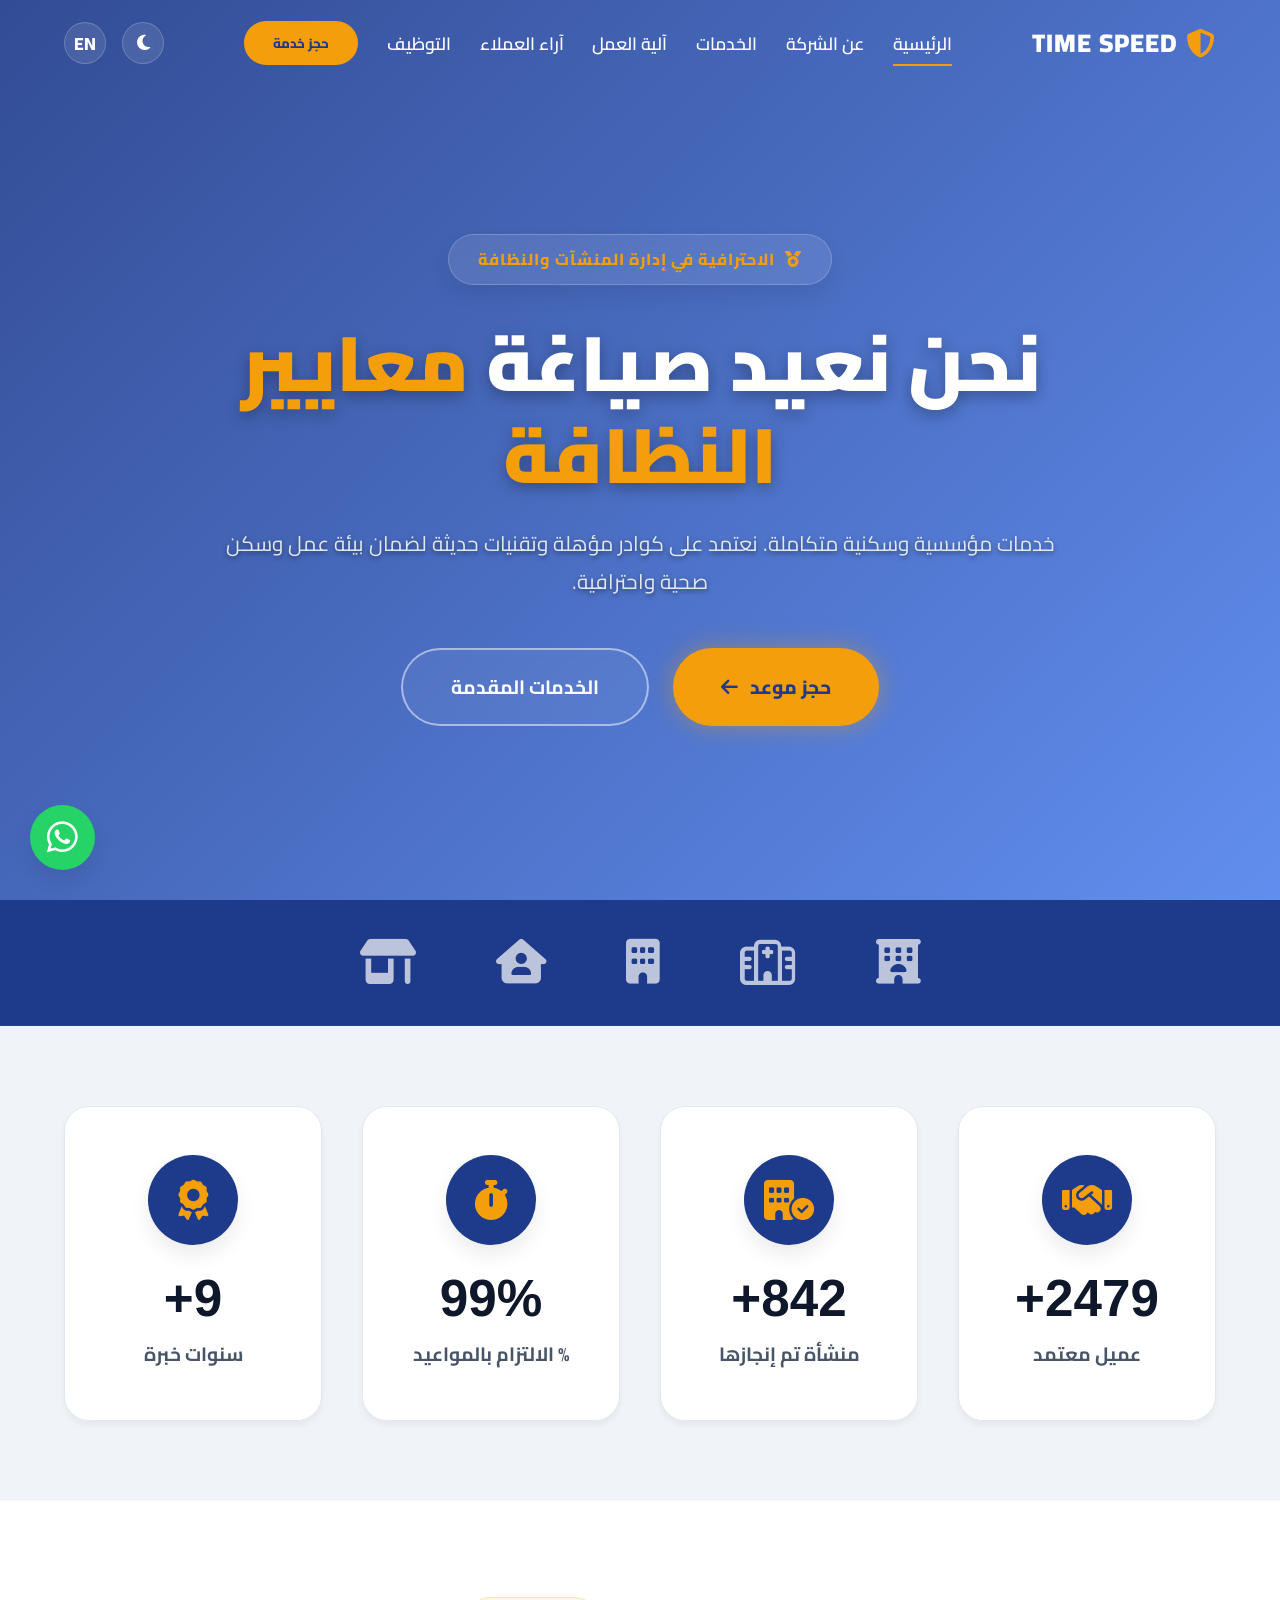
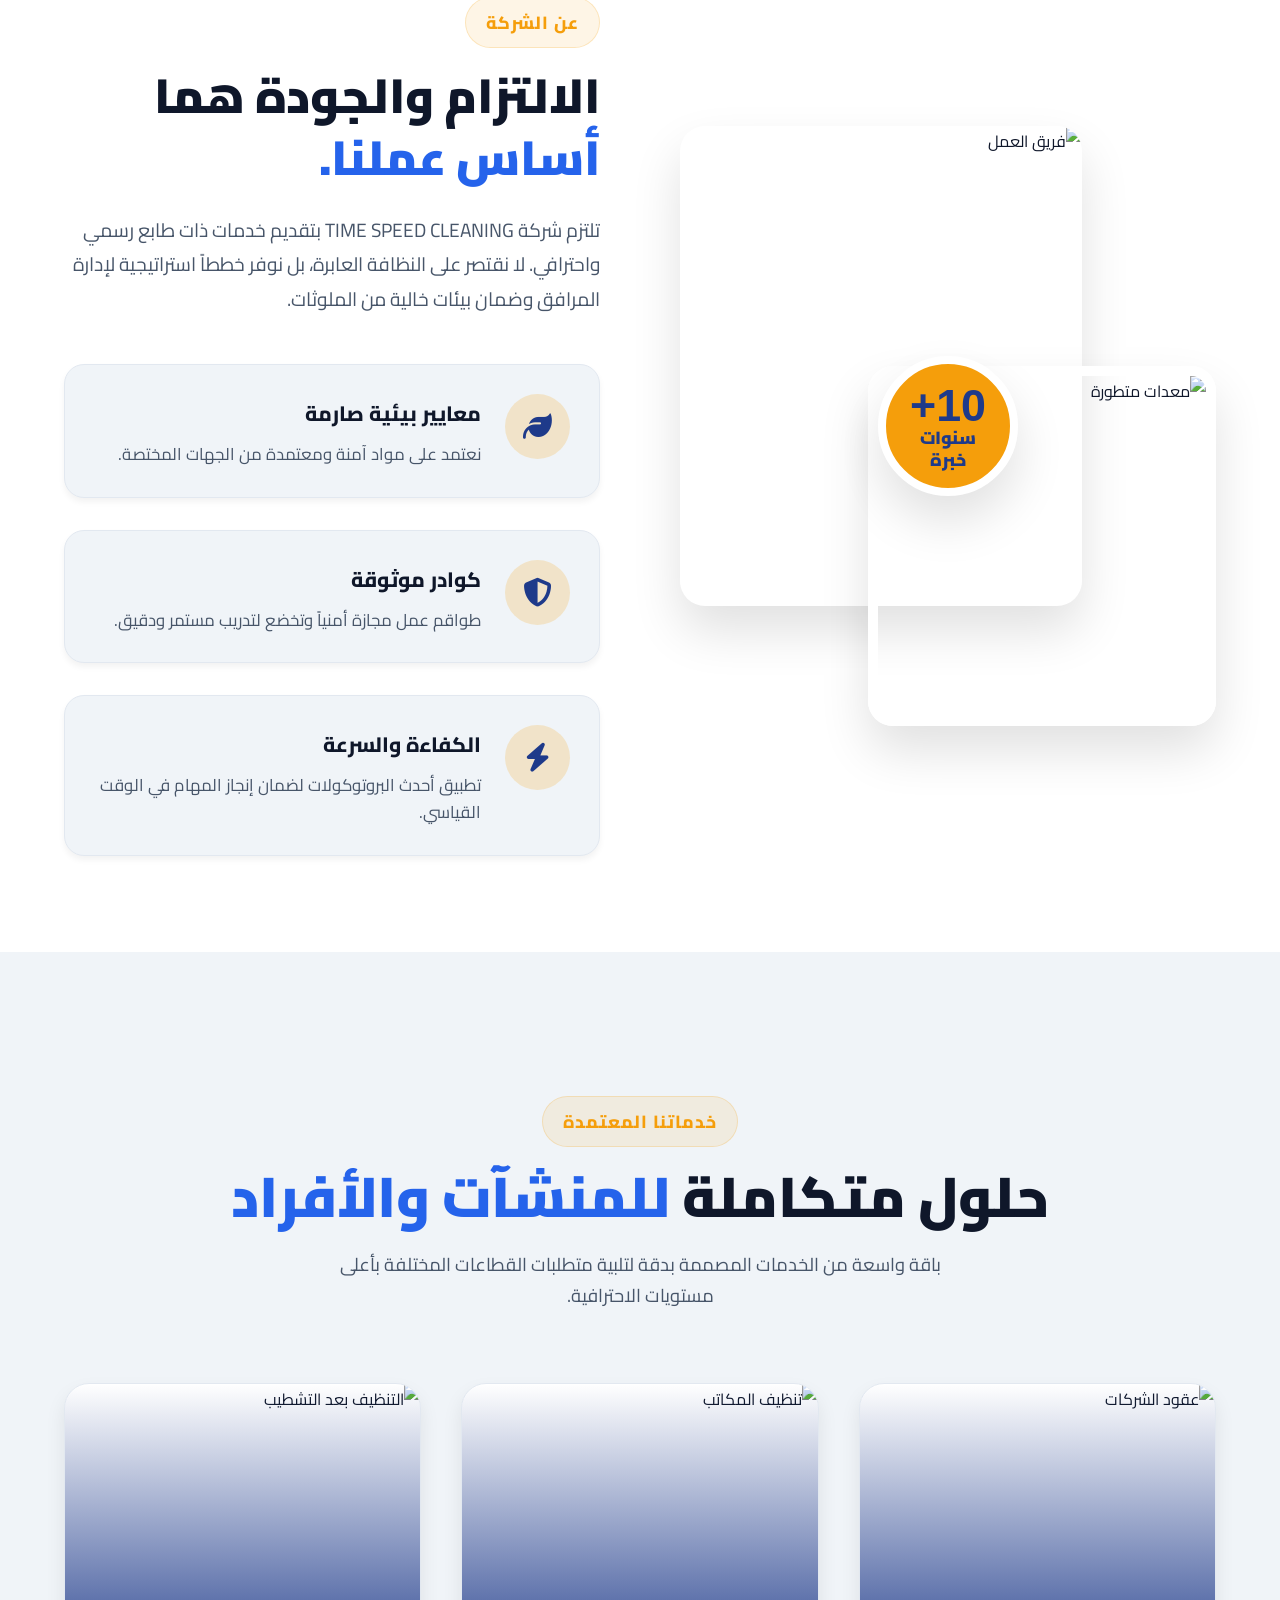
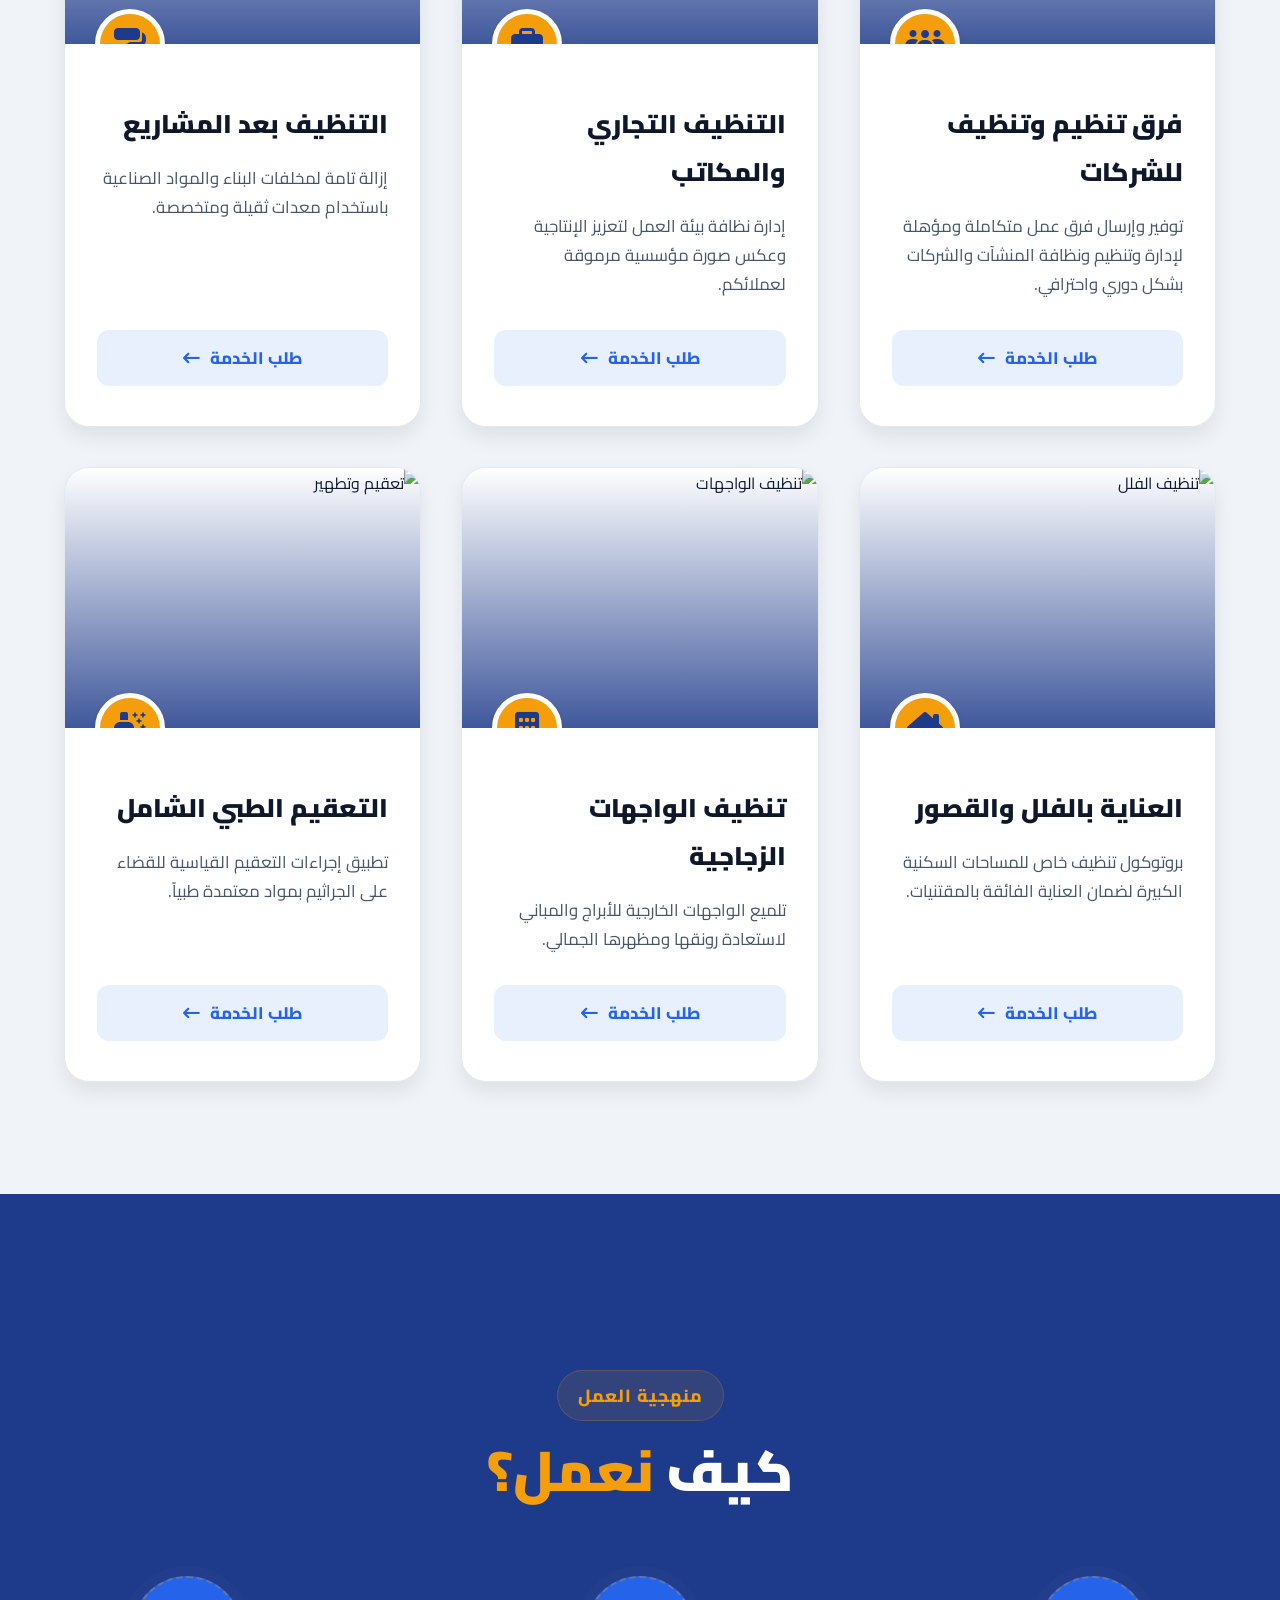
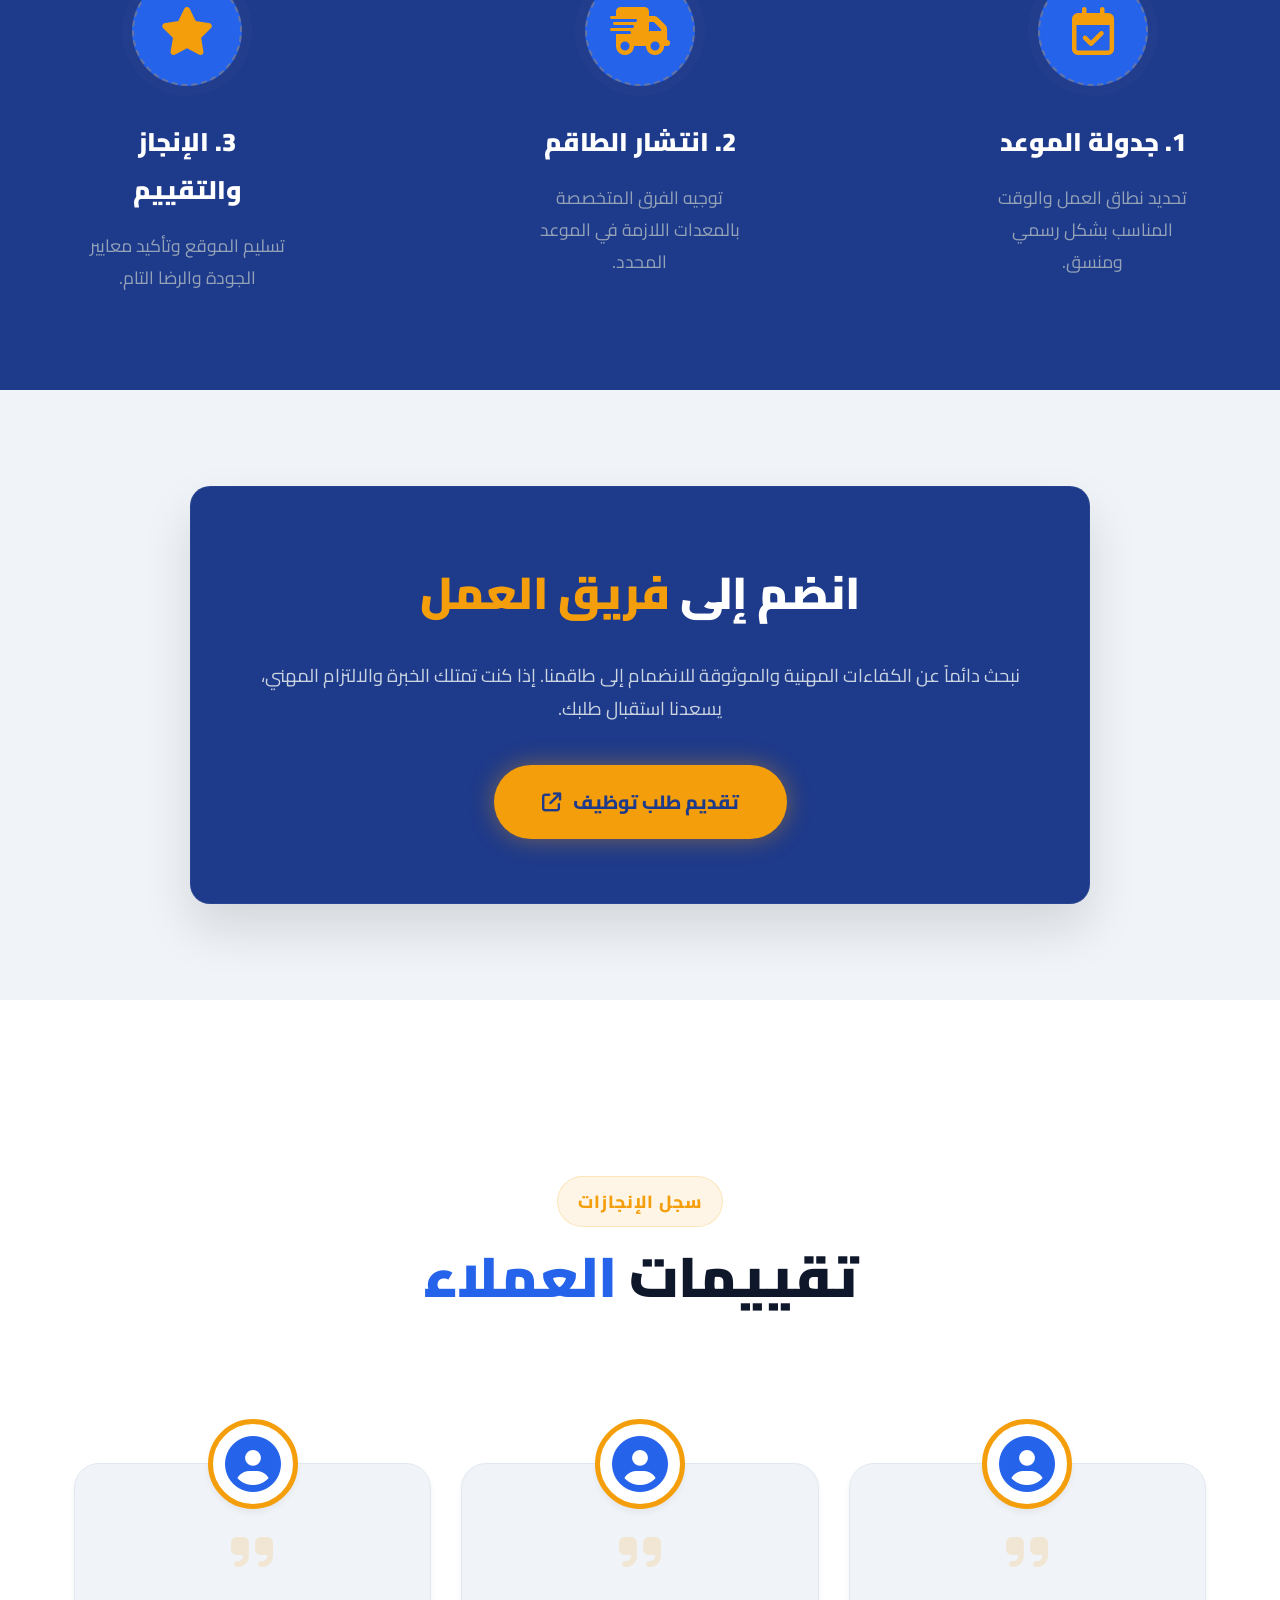
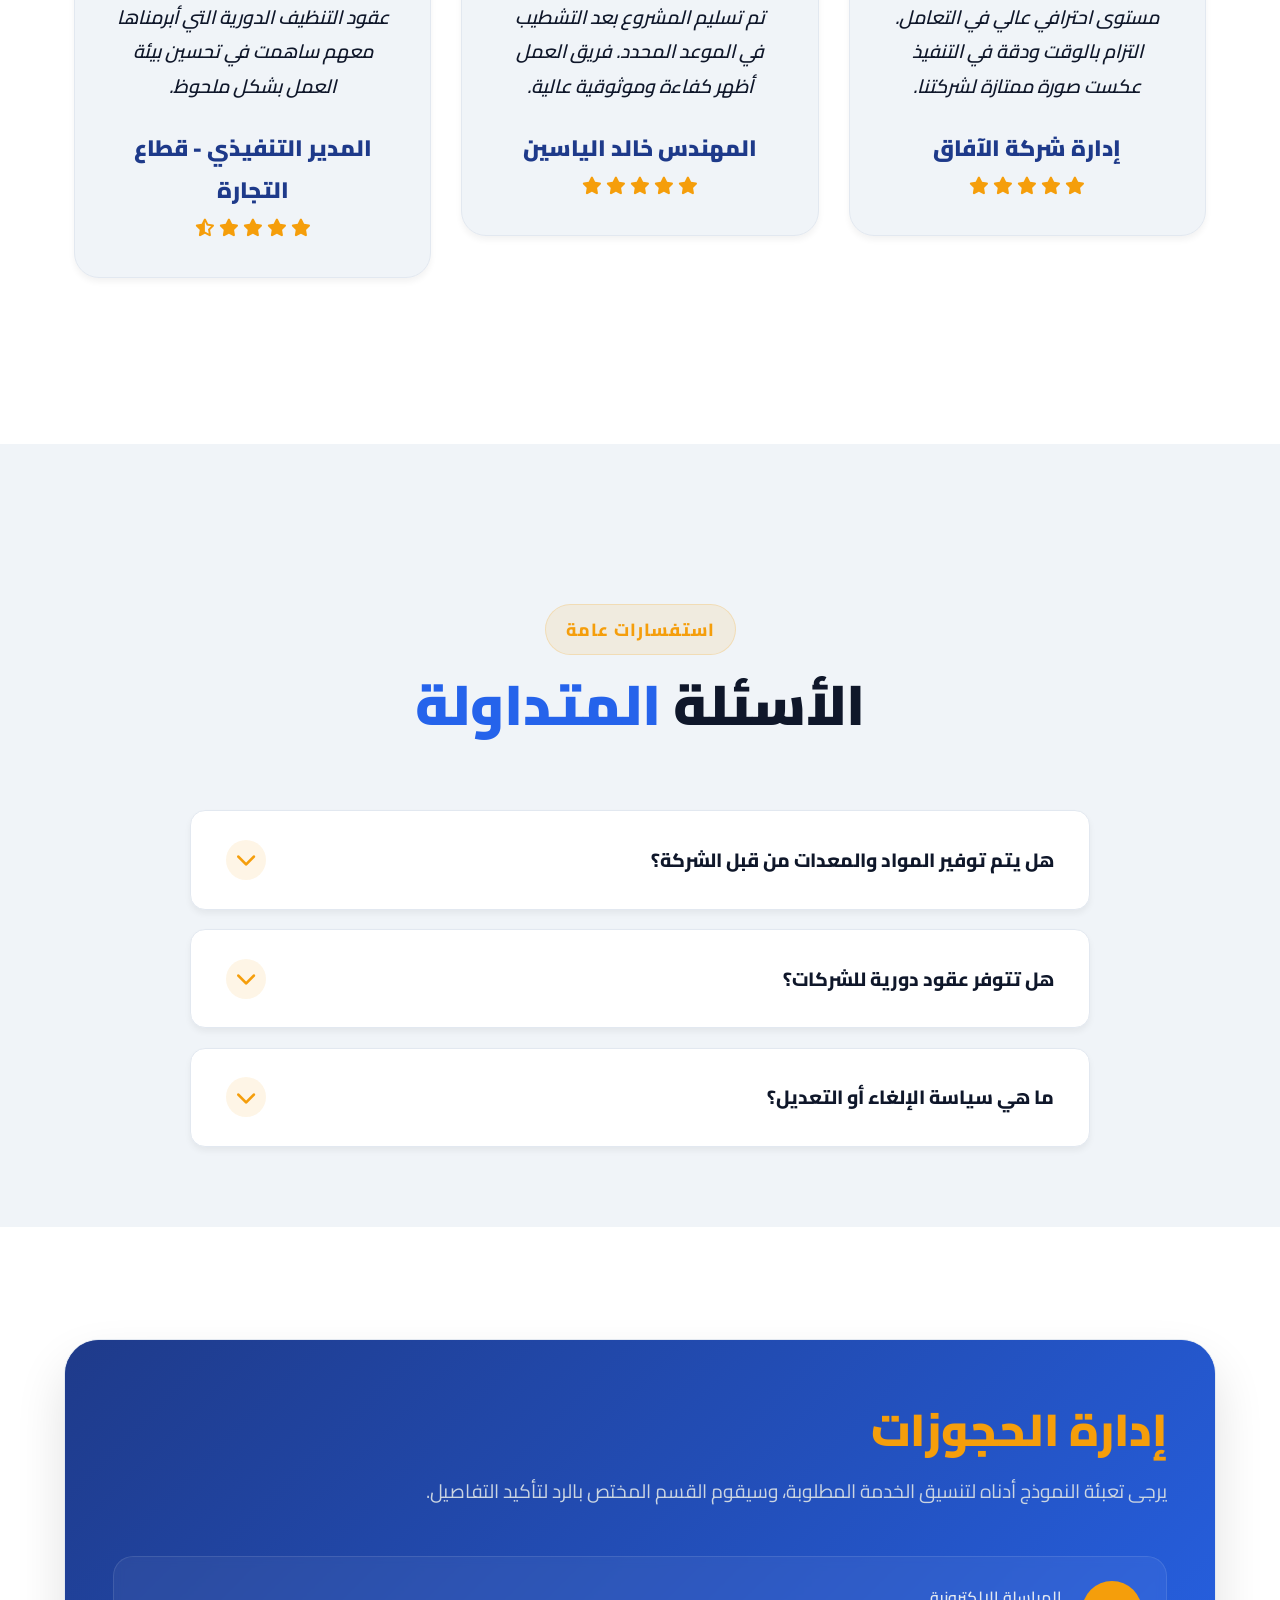
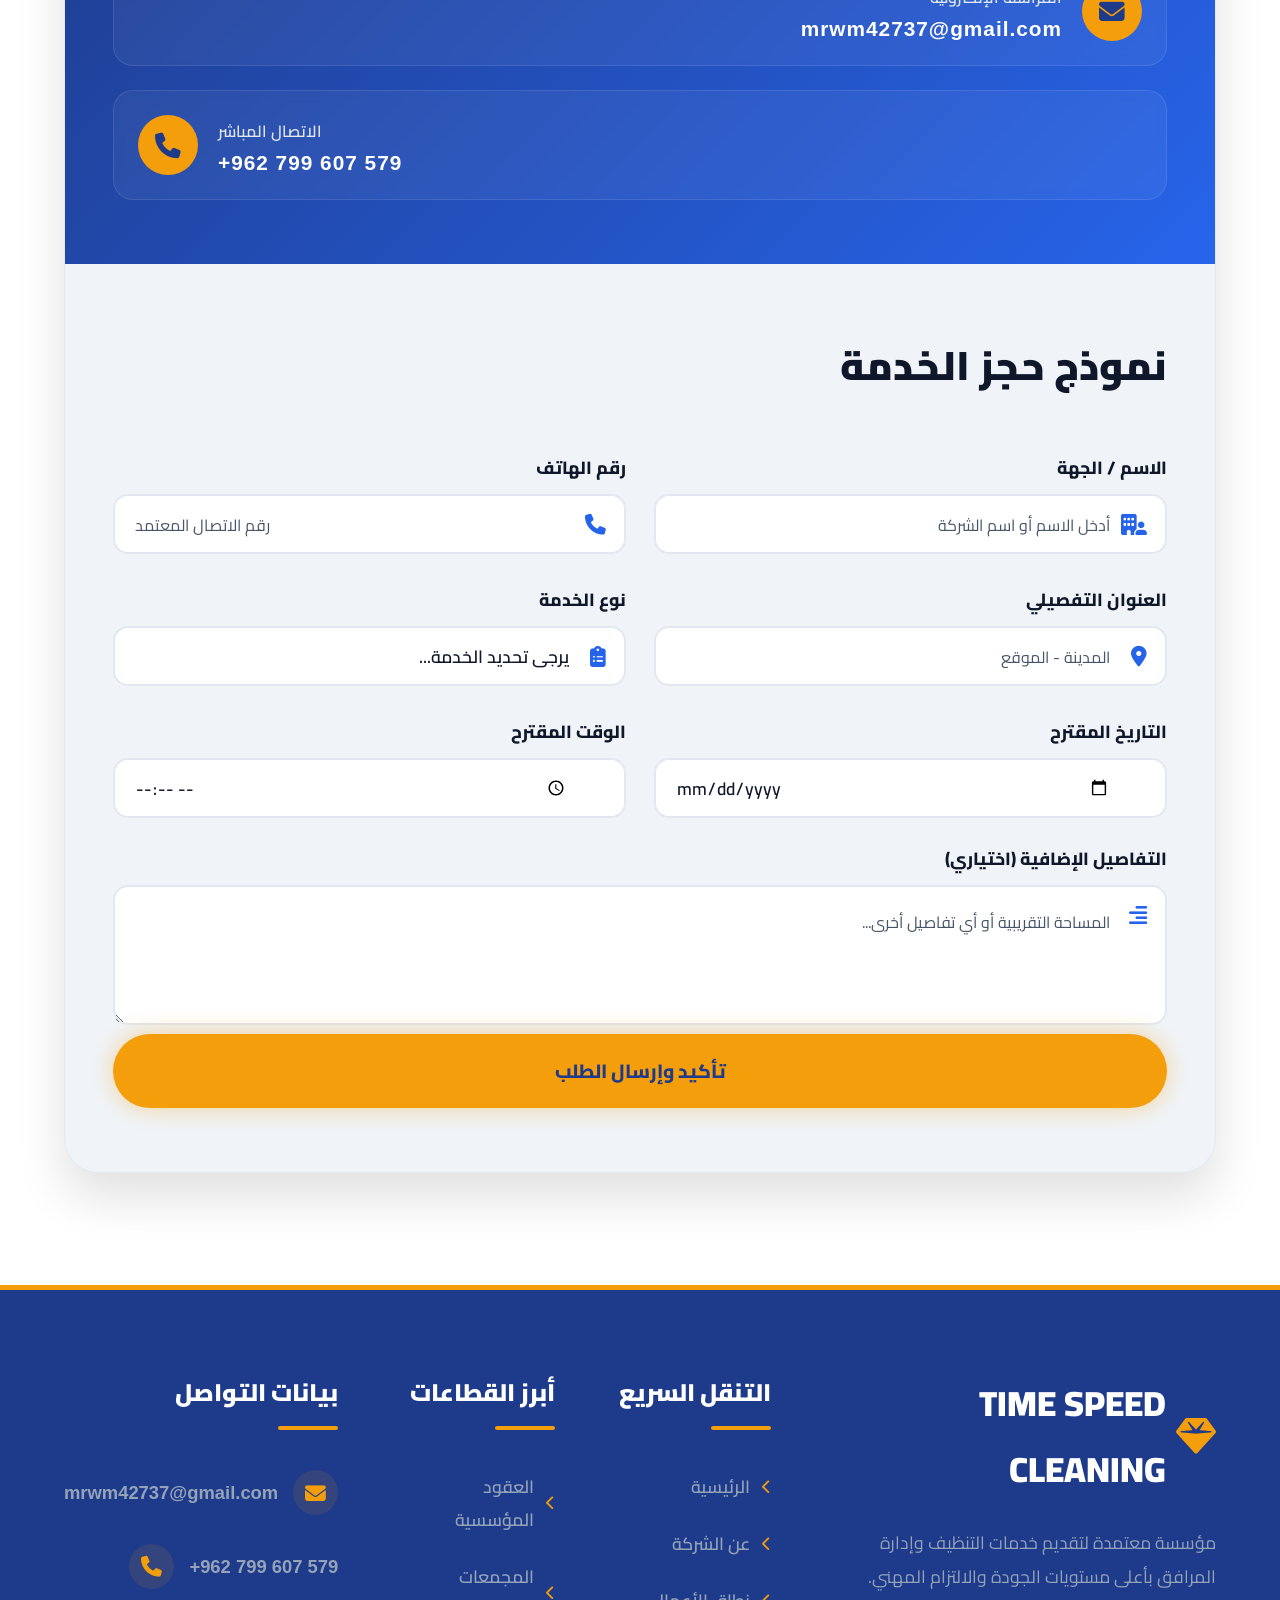
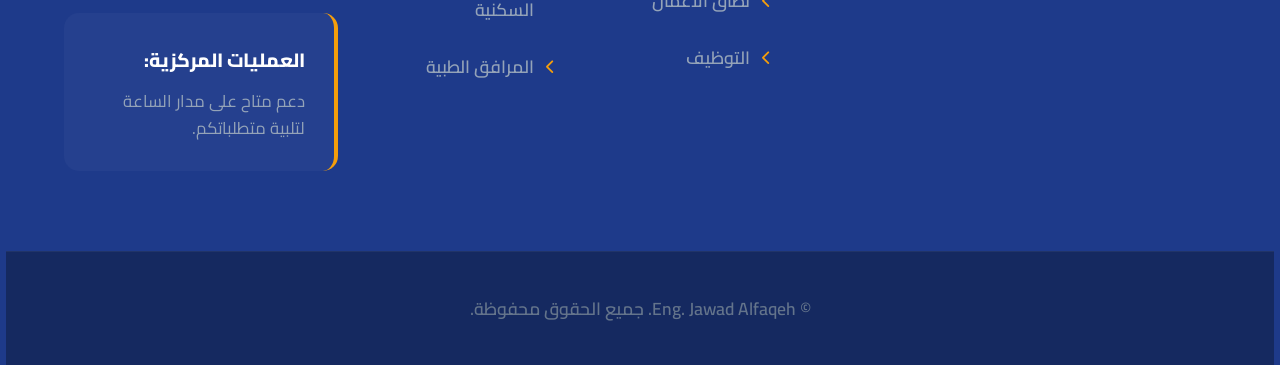
==== commit bb36cb2f: "Add files via upload" ====
--- a/index.html
+++ b/index.html
@@ -37,7 +37,7 @@
     <!-- Navbar -->
     <nav class="navbar" id="navbar">
         <a href="#home" class="logo">
-            <i class="fa-solid fa-shield-halved"></i> TIME SPEED CLEANING
+            <i class="fa-solid fa-shield-halved"></i> TIME SPEED
         </a>
         
         <div class="nav-actions-mobile">
--- a/css/style.css
+++ b/css/style.css
@@ -1,18 +1,16 @@
 @import url('https://fonts.googleapis.com/css2?family=Cairo:wght@300;400;600;700;800;900&display=swap');
 
 :root {
-    --primary-color: #070E1A;
-    --primary-light: #152033;
-    --secondary-color: #D4AF37;
-    --secondary-hover: #B8972E;
-    --bg-color: #F4F7FA;
+    --primary-color: #1E3A8A; /* Deep Blue from Theme */
+    --primary-light: #2563EB; /* Bright Blue */
+    --secondary-color: #F59E0B; /* Gold/Amber for accents */
+    --secondary-hover: #D97706;
+    --bg-color: #F0F4F8; /* Light grayish blue */
     --card-bg: #FFFFFF;
     --text-main: #0F172A;
-    --text-muted: #64748B;
+    --text-muted: #475569;
     --border-color: #E2E8F0;
     --input-bg: #F8FAFC;
-    --glass-bg: rgba(255, 255, 255, 0.05);
-    --glass-border: rgba(255, 255, 255, 0.1);
     --shadow-sm: 0 4px 6px rgba(0,0,0,0.05);
     --shadow-md: 0 10px 20px rgba(0,0,0,0.08);
     --shadow-lg: 0 25px 50px rgba(0,0,0,0.12);
@@ -20,24 +18,22 @@
 }
 
 [data-theme="dark"] {
-    --primary-color: #030712;
-    --primary-light: #0F172A;
-    --bg-color: #0A0F1C;
+    --primary-color: #0F172A;
+    --primary-light: #1E293B;
+    --secondary-color: #F59E0B;
+    --secondary-hover: #D97706;
+    --bg-color: #0B1120;
     --card-bg: #152033;
     --text-main: #F8FAFC;
     --text-muted: #94A3B8;
     --border-color: #1E293B;
     --input-bg: #070E1A;
-    --glass-bg: rgba(15, 23, 42, 0.6);
-    --glass-border: rgba(255, 255, 255, 0.05);
-    --shadow-sm: 0 4px 6px rgba(0,0,0,0.3);
-    --shadow-md: 0 10px 20px rgba(0,0,0,0.4);
-    --shadow-lg: 0 25px 50px rgba(0,0,0,0.5);
 }
 
 * { margin: 0; padding: 0; box-sizing: border-box; font-family: 'Cairo', sans-serif; }
 html { scroll-behavior: smooth; }
-body { background-color: var(--bg-color); color: var(--text-main); transition: var(--transition); overflow-x: hidden; -webkit-font-smoothing: antialiased; }
+body, html { overflow-x: hidden; width: 100%; position: relative; }
+body { background-color: var(--bg-color); color: var(--text-main); transition: var(--transition); -webkit-font-smoothing: antialiased; }
 
 ::-webkit-scrollbar { width: 8px; }
 ::-webkit-scrollbar-track { background: var(--bg-color); }
@@ -46,7 +42,6 @@
 a { text-decoration: none; color: inherit; }
 ul { list-style: none; }
 img { max-width: 100%; height: auto; display: block; }
-
 button { border: none; font-family: 'Cairo', sans-serif; cursor: pointer; }
 
 /* Utilities */
@@ -59,296 +54,317 @@
 /* Preloader */
 #preloader { position: fixed; inset: 0; background: var(--primary-color); z-index: 9999; display: flex; flex-direction: column; align-items: center; justify-content: center; transition: opacity 0.6s ease, visibility 0.6s ease; }
 .loader-logo { text-align: center; color: var(--secondary-color); }
-.loader-icon { font-size: 3.5rem; margin-bottom: 1rem; animation: pulse-icon 1.5s infinite ease-in-out; }
-.loader-logo h2 { font-weight: 900; letter-spacing: 2px; color: #fff; margin-bottom: 1.5rem; font-size: 1.5rem; }
-.loading-bar { width: 220px; height: 4px; background: rgba(255,255,255,0.1); border-radius: 4px; overflow: hidden; margin: 0 auto; }
+.loader-icon { font-size: 4rem; margin-bottom: 1rem; animation: pulse-icon 1.5s infinite ease-in-out; }
+.loader-logo h2 { font-weight: 900; letter-spacing: 2px; color: #fff; margin-bottom: 1.5rem; font-size: 1.8rem; text-transform: uppercase; }
+.loading-bar { width: 250px; height: 3px; background: rgba(255,255,255,0.1); border-radius: 4px; overflow: hidden; margin: 0 auto; }
 .progress { width: 0%; height: 100%; background: var(--secondary-color); animation: load-bar 1.5s ease forwards; }
-
 @keyframes pulse-icon { 0%, 100% { transform: scale(1); } 50% { transform: scale(1.1); } }
 @keyframes load-bar { to { width: 100%; } }
 
 /* Floating WA */
 .floating-wa { position: fixed; bottom: 30px; inset-inline-end: 30px; background: #25D366; color: #fff; width: 65px; height: 65px; border-radius: 50%; display: flex; align-items: center; justify-content: center; font-size: 35px; box-shadow: var(--shadow-md); z-index: 900; transition: var(--transition); }
 html[dir="ltr"] .floating-wa { right: auto; left: 30px; }
-.floating-wa:hover { transform: translateY(-8px) scale(1.05); background: #20ba59; box-shadow: var(--shadow-lg); color: #fff; }
-.floating-wa::before { content: ''; position: absolute; inset: 0; border-radius: 50%; border: 2px solid #25D366; animation: ping 2s infinite; z-index: -1; }
-@keyframes ping { 0% { transform: scale(1); opacity: 1; } 100% { transform: scale(1.5); opacity: 0; } }
+.floating-wa:hover { transform: translateY(-8px) scale(1.1); background: #20ba59; box-shadow: var(--shadow-lg); color: #fff; }
 
 /* Navbar */
 .navbar { position: fixed; top: 0; inset-inline: 0; padding: 1.2rem 5%; display: flex; align-items: center; justify-content: space-between; background: transparent; z-index: 1000; transition: var(--transition); }
-.navbar.scrolled { padding: 0.8rem 5%; background: rgba(var(--primary-color), 0.95); backdrop-filter: blur(10px); box-shadow: var(--shadow-md); }
-.logo { font-size: 1.6rem; font-weight: 900; color: #fff; display: flex; align-items: center; gap: 0.5rem; transition: var(--transition); }
+.navbar.scrolled { padding: 0.8rem 5%; background: rgba(30,58,138,0.95); backdrop-filter: blur(15px); box-shadow: var(--shadow-md); }
+[data-theme="dark"] .navbar.scrolled { background: rgba(15,23,42,0.95); }
+.logo { font-size: 1.6rem; font-weight: 900; color: #fff; display: flex; align-items: center; gap: 0.5rem; transition: var(--transition); letter-spacing: 1px; }
 .navbar:not(.scrolled) .logo[data-theme="light"] { color: #fff; }
-.logo i { color: var(--secondary-color); }
+.logo i { color: var(--secondary-color); font-size: 1.8rem; }
 
 .nav-links { display: flex; align-items: center; gap: 1.8rem; }
 .nav-links a { color: #fff; font-weight: 600; font-size: 1.1rem; position: relative; transition: var(--transition); }
-.navbar.scrolled .nav-links a { color: #fff; }
 .nav-links a::after { content: ''; position: absolute; bottom: -6px; inset-inline-start: 0; width: 0; height: 2px; background: var(--secondary-color); transition: 0.3s ease; }
 .nav-links a:hover::after, .nav-links a.active::after { width: 100%; }
-.nav-book-btn { background: var(--secondary-color); color: var(--primary-color) !important; padding: 0.6rem 1.8rem; border-radius: 30px; font-weight: 800 !important; font-size: 1.1rem; }
-.nav-book-btn::after { display: none; }
-.nav-book-btn:hover { background: var(--secondary-hover); transform: translateY(-2px); box-shadow: 0 5px 15px rgba(212, 175, 55, 0.3); }
+.nav-book-btn { background: var(--secondary-color); color: var(--primary-color) !important; padding: 0.6rem 1.8rem; border-radius: 30px; font-weight: 800 !important; }
+.nav-book-btn::after { display: none !important; }
+.nav-book-btn:hover { background: var(--secondary-hover); transform: translateY(-2px); box-shadow: 0 5px 15px rgba(245, 158, 11, 0.4); }
 
 .nav-actions-desktop { display: flex; gap: 1rem; align-items: center; }
 .nav-actions-mobile { display: none; }
-.icon-btn, .lang-btn { background: rgba(255,255,255,0.1); border: none; color: #fff; width: 40px; height: 40px; border-radius: 50%; display: flex; align-items: center; justify-content: center; font-size: 1.1rem; cursor: pointer; font-weight: 800; transition: var(--transition); backdrop-filter: blur(5px); }
-.icon-btn:hover, .lang-btn:hover { background: var(--secondary-color); color: var(--primary-color); }
-
-.menu-toggle { background: none; border: none; font-size: 1.8rem; color: #fff; cursor: pointer; display: none; }
+.icon-btn, .lang-btn { background: rgba(255,255,255,0.1); border: 1px solid rgba(255,255,255,0.2); color: #fff; width: 42px; height: 42px; border-radius: 50%; display: flex; align-items: center; justify-content: center; font-size: 1.1rem; cursor: pointer; font-weight: 800; transition: var(--transition); backdrop-filter: blur(5px); }
+.icon-btn:hover, .lang-btn:hover { background: var(--secondary-color); color: var(--primary-color); border-color: var(--secondary-color); transform: scale(1.1); }
+
+.menu-toggle { background: none; border: none; font-size: 2rem; color: #fff; cursor: pointer; display: none; }
 .close-menu { display: none; }
 .mobile-menu-contact { display: none; }
-.menu-overlay { position: fixed; inset: 0; background: rgba(0,0,0,0.7); z-index: 998; opacity: 0; visibility: hidden; transition: var(--transition); backdrop-filter: blur(5px); }
+.menu-overlay { position: fixed; inset: 0; background: rgba(0,0,0,0.8); z-index: 998; opacity: 0; visibility: hidden; transition: var(--transition); backdrop-filter: blur(8px); }
 .menu-overlay.active { opacity: 1; visibility: visible; }
 
 @media (max-width: 1024px) {
     .nav-actions-desktop { display: none; }
     .nav-actions-mobile { display: flex; gap: 1rem; align-items: center; }
     .menu-toggle { display: block; }
-    
     .nav-links {
         position: fixed; top: 0; inset-inline-end: -100%; width: 320px; height: 100vh;
-        background: var(--primary-color); flex-direction: column; padding: 80px 30px 30px;
-        box-shadow: -5px 0 25px rgba(0,0,0,0.5); transition: inset-inline-end 0.4s ease;
+        background: var(--primary-color); flex-direction: column; padding: 100px 30px 40px;
+        box-shadow: -10px 0 30px rgba(0,0,0,0.5); transition: inset-inline-end 0.5s cubic-bezier(0.4, 0, 0.2, 1);
         z-index: 1000; align-items: flex-start; overflow-y: auto; gap: 1.5rem;
     }
-    html[dir="ltr"] .nav-links { box-shadow: 5px 0 25px rgba(0,0,0,0.5); }
+    html[dir="ltr"] .nav-links { box-shadow: 10px 0 30px rgba(0,0,0,0.5); }
     .nav-links.active { inset-inline-end: 0; }
-    .nav-links a { width: 100%; font-size: 1.2rem; color: #fff; }
-    .nav-book-btn { text-align: center; width: 100%; margin-top: 1rem; }
-    
-    .close-menu { display: block; position: absolute; top: 25px; inset-inline-end: 25px; background: none; border: none; font-size: 2rem; color: #fff; cursor: pointer; transition: var(--transition); }
-    .close-menu:hover { color: var(--secondary-color); transform: rotate(90deg); }
-    
+    .nav-links a { width: 100%; font-size: 1.3rem; color: #fff; }
+    .close-menu { display: block; position: absolute; top: 30px; inset-inline-end: 30px; background: rgba(255,255,255,0.1); width: 40px; height: 40px; border-radius: 50%; border: none; font-size: 1.5rem; color: #fff; cursor: pointer; transition: var(--transition); }
+    .close-menu:hover { background: var(--secondary-color); color: var(--primary-color); transform: rotate(90deg); }
     .mobile-menu-contact { display: flex; flex-direction: column; gap: 1rem; margin-top: auto; border-top: 1px solid rgba(255,255,255,0.1); padding-top: 2rem; width: 100%; }
-    .mobile-menu-contact a { display: flex; justify-content: space-between; align-items: center; color: #CBD5E1; font-size: 1rem; font-family: sans-serif; }
-    .mobile-menu-contact i { color: var(--secondary-color); font-size: 1.2rem; }
+    .mobile-menu-contact a { display: flex; justify-content: space-between; align-items: center; color: #CBD5E1; font-size: 1.1rem; font-family: sans-serif; font-weight: 700; }
+    .mobile-menu-contact i { color: var(--secondary-color); font-size: 1.3rem; }
 }
 
 /* Hero Section */
 .hero { height: 100vh; position: relative; display: flex; align-items: center; justify-content: center; padding: 0 5%; overflow: hidden; }
 .hero-bg-anim { position: absolute; inset: 0; background-size: cover; background-position: center; animation: zoom-bg 25s infinite alternate; z-index: 1; }
 @keyframes zoom-bg { 0% { transform: scale(1); } 100% { transform: scale(1.15); } }
-.hero-overlay { position: absolute; inset: 0; background: linear-gradient(135deg, rgba(7,14,26,0.9) 0%, rgba(7,14,26,0.5) 100%); z-index: 2; }
-.hero-content { position: relative; z-index: 3; text-align: center; max-width: 850px; padding: 3rem 2rem; margin-top: 50px; }
-.badge { display: inline-flex; align-items: center; gap: 10px; background: rgba(255,255,255,0.1); backdrop-filter: blur(5px); color: var(--secondary-color); padding: 0.6rem 1.5rem; border-radius: 30px; font-weight: 700; margin-bottom: 1.5rem; border: 1px solid rgba(255,255,255,0.2); box-shadow: var(--shadow-sm); }
-.hero h1 { font-size: 4.5rem; font-weight: 900; color: #fff; margin-bottom: 1.2rem; line-height: 1.2; }
-.hero h1 span { color: var(--secondary-color); position: relative; }
-.hero p { font-size: 1.25rem; color: #E2E8F0; margin-bottom: 2.5rem; line-height: 1.8; }
+.hero-overlay { position: absolute; inset: 0; background: linear-gradient(135deg, rgba(30,58,138,0.9) 0%, rgba(37,99,235,0.7) 100%); z-index: 2; }
+[data-theme="dark"] .hero-overlay { background: linear-gradient(135deg, rgba(15,23,42,0.95) 0%, rgba(30,41,59,0.8) 100%); }
+.hero-content { position: relative; z-index: 3; text-align: center; max-width: 900px; padding: 3rem 2rem; margin-top: 60px; }
+.badge { display: inline-flex; align-items: center; gap: 10px; background: rgba(255,255,255,0.1); backdrop-filter: blur(10px); color: var(--secondary-color); padding: 0.6rem 1.8rem; border-radius: 50px; font-weight: 800; margin-bottom: 2rem; border: 1px solid rgba(255,255,255,0.2); box-shadow: var(--shadow-md); letter-spacing: 1px; }
+.hero h1 { font-size: 4.8rem; font-weight: 900; color: #fff; margin-bottom: 1.5rem; line-height: 1.2; text-shadow: 0 5px 15px rgba(0,0,0,0.3); }
+.hero h1 span { color: var(--secondary-color); }
+.hero p { font-size: 1.3rem; color: #E2E8F0; margin-bottom: 3rem; line-height: 1.8; text-shadow: 0 2px 5px rgba(0,0,0,0.5); }
 .hero-btns { display: flex; gap: 1.5rem; justify-content: center; flex-wrap: wrap; }
 
-.btn-glow { position: relative; display: inline-flex; align-items: center; gap: 12px; padding: 1.1rem 2.8rem; font-size: 1.15rem; font-weight: 800; color: var(--primary-color); background: var(--secondary-color); border: none; border-radius: 50px; cursor: pointer; overflow: hidden; z-index: 1; box-shadow: 0 0 25px rgba(212, 175, 55, 0.4); transition: var(--transition); }
+.btn-glow { position: relative; display: inline-flex; align-items: center; justify-content: center; gap: 12px; padding: 1.2rem 3rem; font-size: 1.2rem; font-weight: 800; color: var(--primary-color); background: var(--secondary-color); border: none; border-radius: 50px; cursor: pointer; overflow: hidden; z-index: 1; box-shadow: 0 0 25px rgba(245, 158, 11, 0.4); transition: var(--transition); text-align: center; }
 .btn-glow::before { content: ''; position: absolute; top: 0; inset-inline-start: -100%; width: 100%; height: 100%; background: linear-gradient(90deg, transparent, rgba(255,255,255,0.5), transparent); transition: 0.6s; z-index: -1; }
 .btn-glow:hover::before { inset-inline-start: 100%; }
-.btn-glow:hover { transform: translateY(-5px); box-shadow: 0 10px 30px rgba(212, 175, 55, 0.6); background: var(--secondary-hover); }
-
-.btn-outline { display: inline-flex; align-items: center; padding: 1.1rem 2.8rem; font-size: 1.15rem; font-weight: 700; color: #fff; background: rgba(255,255,255,0.1); border: 2px solid rgba(255,255,255,0.3); backdrop-filter: blur(5px); border-radius: 50px; transition: var(--transition); }
-.btn-outline:hover { background: #fff; color: var(--primary-color); border-color: #fff; }
+.btn-glow:hover { transform: translateY(-5px); box-shadow: 0 15px 35px rgba(245, 158, 11, 0.6); background: var(--secondary-hover); }
+
+.btn-outline { display: inline-flex; align-items: center; justify-content: center; padding: 1.2rem 3rem; font-size: 1.2rem; font-weight: 700; color: #fff; background: rgba(255,255,255,0.05); border: 2px solid rgba(255,255,255,0.5); backdrop-filter: blur(5px); border-radius: 50px; transition: var(--transition); text-align: center; }
+.btn-outline:hover { background: #fff; color: var(--primary-color); border-color: #fff; transform: translateY(-5px); box-shadow: var(--shadow-md); }
 
 /* Brands */
-.brands-section { background: var(--primary-color); padding: 2rem 5%; border-bottom: 1px solid rgba(255,255,255,0.05); }
-.brands-wrapper { display: flex; justify-content: center; align-items: center; gap: 4rem; flex-wrap: wrap; opacity: 0.6; }
-.brands-wrapper i { font-size: 2.5rem; color: #fff; transition: var(--transition); }
-.brands-wrapper i:hover { opacity: 1; color: var(--secondary-color); transform: scale(1.1); }
+.brands-section { background: var(--primary-color); padding: 2.5rem 5%; border-bottom: 1px solid rgba(255,255,255,0.05); }
+.brands-wrapper { display: flex; justify-content: center; align-items: center; gap: 5rem; flex-wrap: wrap; opacity: 0.7; }
+.brands-wrapper i { font-size: 2.8rem; color: #fff; transition: var(--transition); }
+.brands-wrapper i:hover { opacity: 1; color: var(--secondary-color); transform: scale(1.15) translateY(-5px); }
 
 /* Section Titles */
-.section-title { text-align: center; margin-bottom: 4rem; padding-top: 4rem; }
-.subtitle { display: inline-block; color: var(--secondary-color); font-weight: 800; font-size: 1rem; margin-bottom: 1rem; background: rgba(212, 175, 55, 0.1); padding: 6px 18px; border-radius: 20px; letter-spacing: 1px; text-transform: uppercase; }
-.section-title h2 { font-size: 3.2rem; color: var(--text-main); font-weight: 900; line-height: 1.2; }
-.section-title h2 span { color: var(--secondary-color); }
-.title-desc { color: var(--text-muted); font-size: 1.1rem; max-width: 600px; margin: 1rem auto 0; }
+.section-title { text-align: center; margin-bottom: 4.5rem; padding-top: 5rem; }
+.subtitle { display: inline-block; color: var(--secondary-color); font-weight: 800; font-size: 1.1rem; margin-bottom: 1rem; background: rgba(245, 158, 11, 0.1); padding: 8px 20px; border-radius: 30px; letter-spacing: 1px; text-transform: uppercase; border: 1px solid rgba(245, 158, 11, 0.2); }
+.section-title h2 { font-size: 3.5rem; color: var(--text-main); font-weight: 900; line-height: 1.2; }
+.section-title h2 span { color: var(--primary-light); }
+[data-theme="dark"] .section-title h2 span { color: var(--secondary-color); }
+.title-desc { color: var(--text-muted); font-size: 1.15rem; max-width: 650px; margin: 1.2rem auto 0; line-height: 1.7; }
 
 /* Stats */
-.stats-section { padding: 5rem 5%; background: var(--card-bg); }
-.stats-container { display: grid; grid-template-columns: repeat(auto-fit, minmax(220px, 1fr)); gap: 2.5rem; text-align: center; }
-.stat-box { padding: 2rem; border-radius: 20px; background: var(--bg-color); box-shadow: var(--shadow-sm); transition: var(--transition); border: 1px solid var(--border-color); }
-.stat-box:hover { transform: translateY(-10px); box-shadow: var(--shadow-md); border-color: var(--secondary-color); }
-.icon-wrapper { width: 80px; height: 80px; background: var(--primary-color); color: var(--secondary-color); border-radius: 50%; display: flex; justify-content: center; align-items: center; margin: 0 auto 1.5rem; font-size: 2.2rem; transition: var(--transition); }
-.stat-box:hover .icon-wrapper { transform: rotateY(180deg); }
-.stat-box h3 { font-size: 3rem; font-weight: 900; color: var(--text-main); margin-bottom: 0.5rem; }
-.stat-box p { color: var(--text-muted); font-size: 1.15rem; font-weight: 700; }
+.stats-section { padding: 5rem 5%; background: var(--bg-color); }
+.stats-container { display: grid; grid-template-columns: repeat(auto-fit, minmax(220px, 1fr)); gap: 2.5rem; text-align: center; max-width: 1200px; margin: 0 auto; }
+.stat-box { padding: 3rem 2rem; border-radius: 25px; background: var(--card-bg); box-shadow: var(--shadow-sm); transition: var(--transition); border: 1px solid var(--border-color); }
+.stat-box:hover { transform: translateY(-15px); box-shadow: var(--shadow-lg); border-color: var(--secondary-color); }
+.icon-wrapper { width: 90px; height: 90px; background: var(--primary-color); color: var(--secondary-color); border-radius: 50%; display: flex; justify-content: center; align-items: center; margin: 0 auto 1.5rem; font-size: 2.5rem; transition: var(--transition); box-shadow: var(--shadow-md); }
+.stat-box:hover .icon-wrapper { transform: rotateY(180deg); background: var(--secondary-color); color: var(--primary-color); }
+.stat-box h3 { font-size: 3.2rem; font-weight: 900; color: var(--text-main); margin-bottom: 0.5rem; font-family: sans-serif; }
+.stat-box p { color: var(--text-muted); font-size: 1.2rem; font-weight: 700; }
 
 /* About Section */
-.about-section { padding: 6rem 5%; background: var(--bg-color); overflow: hidden; }
-.about-grid { display: grid; grid-template-columns: 1fr 1fr; gap: 4rem; align-items: center; }
-.about-images { position: relative; height: 550px; }
-.img-1 { position: absolute; top: 0; inset-inline-end: 0; width: 75%; height: 80%; object-fit: cover; border-radius: 20px; box-shadow: var(--shadow-lg); z-index: 1; transition: var(--transition); }
-.img-2 { position: absolute; bottom: 0; inset-inline-start: 0; width: 60%; height: 60%; object-fit: cover; border-radius: 20px; box-shadow: var(--shadow-lg); z-index: 2; border: 8px solid var(--bg-color); transition: var(--transition); }
-.about-images:hover .img-1 { transform: scale(1.03) translate(-10px, -10px); }
-.about-images:hover .img-2 { transform: scale(1.05) translate(10px, 10px); }
-.exp-badge { position: absolute; top: 50%; left: 50%; transform: translate(-50%, -50%); width: 130px; height: 130px; background: var(--secondary-color); color: var(--primary-color); border-radius: 50%; display: flex; flex-direction: column; justify-content: center; align-items: center; z-index: 3; box-shadow: var(--shadow-md); border: 6px solid var(--bg-color); font-weight: 900; }
-.exp-badge .num { font-size: 2.5rem; line-height: 1; }
-.exp-badge .text { font-size: 1rem; text-align: center; line-height: 1.2; }
-
-.about-content h2 { font-size: 2.8rem; color: var(--text-main); font-weight: 900; margin-bottom: 1.5rem; line-height: 1.3; }
-.about-content h2 span { color: var(--secondary-color); }
-.about-content > p { color: var(--text-muted); font-size: 1.15rem; line-height: 1.8; margin-bottom: 2.5rem; }
-.features-list-about { display: flex; flex-direction: column; gap: 1.8rem; }
-.features-list-about li { display: flex; align-items: flex-start; gap: 1.5rem; background: var(--card-bg); padding: 1.5rem; border-radius: 15px; box-shadow: var(--shadow-sm); border: 1px solid var(--border-color); transition: var(--transition); }
-.features-list-about li:hover { transform: translateX(-10px); border-color: var(--secondary-color); }
+.about-section { padding: 6rem 5%; background: var(--card-bg); position: relative; overflow: hidden; }
+.about-grid { display: grid; grid-template-columns: 1fr 1fr; gap: 5rem; align-items: center; max-width: 1300px; margin: 0 auto; }
+.about-images { position: relative; height: 600px; }
+.img-1 { position: absolute; top: 0; inset-inline-end: 0; width: 75%; height: 80%; object-fit: cover; border-radius: 25px; box-shadow: var(--shadow-lg); z-index: 1; transition: var(--transition); }
+.img-2 { position: absolute; bottom: 0; inset-inline-start: 0; width: 65%; height: 60%; object-fit: cover; border-radius: 25px; box-shadow: var(--shadow-lg); z-index: 2; border: 10px solid var(--card-bg); transition: var(--transition); }
+.about-images:hover .img-1 { transform: scale(1.02) translate(-10px, -10px); }
+.about-images:hover .img-2 { transform: scale(1.04) translate(10px, 10px); }
+.exp-badge { position: absolute; top: 50%; left: 50%; transform: translate(-50%, -50%); width: 140px; height: 140px; background: var(--secondary-color); color: var(--primary-color); border-radius: 50%; display: flex; flex-direction: column; justify-content: center; align-items: center; z-index: 3; box-shadow: var(--shadow-lg); border: 8px solid var(--card-bg); font-weight: 900; }
+.exp-badge .num { font-size: 2.8rem; line-height: 1; font-family: sans-serif; }
+.exp-badge .text { font-size: 1.1rem; text-align: center; line-height: 1.2; }
+
+.about-content h2 { font-size: 3rem; color: var(--text-main); font-weight: 900; margin-bottom: 1.5rem; line-height: 1.3; }
+.about-content h2 span { color: var(--primary-light); }
+[data-theme="dark"] .about-content h2 span { color: var(--secondary-color); }
+.about-content > p { color: var(--text-muted); font-size: 1.2rem; line-height: 1.8; margin-bottom: 3rem; }
+.features-list-about { display: flex; flex-direction: column; gap: 2rem; }
+.features-list-about li { display: flex; align-items: flex-start; gap: 1.5rem; background: var(--bg-color); padding: 1.8rem; border-radius: 20px; box-shadow: var(--shadow-sm); border: 1px solid var(--border-color); transition: var(--transition); }
+.features-list-about li:hover { transform: translateX(-10px); border-color: var(--secondary-color); box-shadow: var(--shadow-md); background: var(--card-bg); }
 html[dir="ltr"] .features-list-about li:hover { transform: translateX(10px); }
-.features-list-about i { font-size: 1.6rem; color: #fff; background: var(--primary-color); width: 60px; height: 60px; border-radius: 50%; display: flex; justify-content: center; align-items: center; flex-shrink: 0; box-shadow: var(--shadow-md); }
-.features-list-about h4 { color: var(--text-main); font-size: 1.25rem; margin-bottom: 0.5rem; font-weight: 800; }
-.features-list-about p { color: var(--text-muted); font-size: 1rem; margin: 0; line-height: 1.6; }
+.features-list-about i { font-size: 1.8rem; color: var(--primary-color); background: rgba(245,158,11,0.2); width: 65px; height: 65px; border-radius: 50%; display: flex; justify-content: center; align-items: center; flex-shrink: 0; transition: var(--transition); }
+.features-list-about li:hover i { background: var(--secondary-color); color: #fff; }
+.features-list-about h4 { color: var(--text-main); font-size: 1.3rem; margin-bottom: 0.5rem; font-weight: 800; }
+.features-list-about p { color: var(--text-muted); font-size: 1.05rem; margin: 0; line-height: 1.6; }
 
 /* Services */
-.services { padding: 2rem 5% 6rem; background: var(--card-bg); }
-.cards-container { display: grid; grid-template-columns: repeat(auto-fit, minmax(320px, 1fr)); gap: 2.5rem; }
-.service-card { background: var(--bg-color); border-radius: 20px; overflow: hidden; box-shadow: var(--shadow-md); transition: var(--transition); border: 1px solid var(--border-color); position: relative; }
-.service-card:hover { transform: translateY(-15px); box-shadow: var(--shadow-lg); }
-.card-img { height: 240px; background-size: cover; background-position: center; position: relative; overflow: hidden; }
-.card-img img { width: 100%; height: 100%; object-fit: cover; transition: transform 0.6s ease; }
-.service-card:hover .card-img img { transform: scale(1.1); }
-.img-overlay { position: absolute; inset: 0; background: linear-gradient(to top, var(--primary-color), transparent); opacity: 0.8; transition: var(--transition); }
+.services { padding: 4rem 5% 7rem; background: var(--bg-color); }
+.cards-container { display: grid; grid-template-columns: repeat(auto-fit, minmax(320px, 1fr)); gap: 2.5rem; max-width: 1300px; margin: 0 auto; }
+.service-card { background: var(--card-bg); border-radius: 25px; overflow: hidden; box-shadow: var(--shadow-md); transition: var(--transition); position: relative; border: 1px solid var(--border-color); display: flex; flex-direction: column; }
+.service-card:hover { transform: translateY(-15px); box-shadow: var(--shadow-lg); border-color: var(--secondary-color); }
+.card-img { height: 260px; position: relative; overflow: hidden; }
+.card-img img { width: 100%; height: 100%; object-fit: cover; transition: transform 0.7s ease; }
+.service-card:hover .card-img img { transform: scale(1.15); }
+.img-overlay { position: absolute; inset: 0; background: linear-gradient(to top, var(--primary-color) 0%, transparent 100%); opacity: 0.85; transition: var(--transition); }
 .service-card:hover .img-overlay { opacity: 0.6; }
-.icon-floating { position: absolute; bottom: -30px; inset-inline-end: 30px; background: var(--secondary-color); color: var(--primary-color); width: 65px; height: 65px; display: flex; justify-content: center; align-items: center; font-size: 1.8rem; border-radius: 50%; border: 4px solid var(--bg-color); z-index: 2; transition: var(--transition); box-shadow: var(--shadow-sm); }
-.service-card:hover .icon-floating { transform: scale(1.1) rotate(10deg); background: var(--primary-color); color: var(--secondary-color); border-color: var(--secondary-color); }
-.card-content { padding: 3rem 2rem 2.5rem; position: relative; }
-.card-content h3 { font-size: 1.5rem; color: var(--text-main); margin-bottom: 1rem; font-weight: 800; }
-.card-content p { color: var(--text-muted); line-height: 1.7; margin-bottom: 1.5rem; }
-.read-more { display: inline-flex; align-items: center; gap: 8px; color: var(--primary-color); background: rgba(212,175,55,0.1); padding: 10px 20px; border-radius: 8px; font-weight: 700; font-size: 1rem; cursor: pointer; transition: var(--transition); border: none; }
-.read-more:hover { background: var(--secondary-color); color: #fff; transform: translateX(-5px); }
-html[dir="ltr"] .read-more:hover { transform: translateX(5px); }
+.icon-floating { position: absolute; bottom: -35px; inset-inline-end: 30px; background: var(--secondary-color); color: var(--primary-color); width: 70px; height: 70px; display: flex; justify-content: center; align-items: center; font-size: 2rem; border-radius: 50%; border: 5px solid var(--card-bg); z-index: 2; transition: var(--transition); box-shadow: var(--shadow-sm); }
+.service-card:hover .icon-floating { transform: scale(1.1) rotate(15deg); background: var(--primary-color); color: var(--secondary-color); border-color: var(--primary-color); }
+.card-content { padding: 3.5rem 2rem 2.5rem; display: flex; flex-direction: column; flex-grow: 1; }
+.card-content h3 { font-size: 1.6rem; color: var(--text-main); margin-bottom: 1rem; font-weight: 900; }
+.card-content p { color: var(--text-muted); line-height: 1.7; margin-bottom: 2rem; font-size: 1.05rem; flex-grow: 1; }
+.read-more { display: inline-flex; align-items: center; gap: 10px; color: var(--primary-light); background: rgba(37,99,235,0.1); padding: 12px 20px; border-radius: 12px; font-weight: 800; font-size: 1.05rem; cursor: pointer; transition: var(--transition); border: none; outline: none; text-decoration: none; justify-content: center; }
+[data-theme="dark"] .read-more { color: var(--secondary-color); background: rgba(245,158,11,0.1); }
+.read-more i { transition: transform 0.3s ease; }
+.read-more:hover { background: var(--primary-light); color: #fff; box-shadow: var(--shadow-sm); }
+[data-theme="dark"] .read-more:hover { background: var(--secondary-color); color: var(--primary-color); }
+.read-more:hover i { transform: translateX(-8px); }
+html[dir="ltr"] .read-more:hover i { transform: translateX(8px); }
 
 /* Process */
-.process-section { padding: 6rem 5%; background: var(--primary-light); color: #fff; }
+.process-section { padding: 6rem 5%; background: var(--primary-color); color: #fff; }
 .process-section .section-title h2 { color: #fff; }
-.process-container { display: flex; justify-content: space-between; align-items: flex-start; max-width: 1100px; margin: 0 auto; position: relative; }
+.process-section .section-title h2 span { color: var(--secondary-color); }
+.process-container { display: flex; justify-content: space-between; align-items: flex-start; max-width: 1200px; margin: 0 auto; position: relative; }
 .process-step { text-align: center; flex: 1; z-index: 2; position: relative; padding: 0 20px; }
-.step-icon { width: 100px; height: 100px; background: var(--primary-color); color: var(--secondary-color); font-size: 2.8rem; border-radius: 50%; display: flex; justify-content: center; align-items: center; margin: 0 auto 1.5rem; border: 2px dashed rgba(255,255,255,0.2); transition: var(--transition); box-shadow: 0 0 0 10px rgba(255,255,255,0.05); }
-.process-step:hover .step-icon { background: var(--secondary-color); color: var(--primary-color); border-style: solid; border-color: var(--secondary-color); transform: scale(1.1); box-shadow: 0 0 0 10px rgba(212, 175, 55, 0.2); }
-.process-step h3 { color: #fff; font-size: 1.4rem; margin-bottom: 1rem; font-weight: 800; }
-.process-step p { color: #94A3B8; line-height: 1.7; font-size: 1.05rem; }
-.process-line { flex: 1; height: 2px; background: dashed 2px rgba(255,255,255,0.2); margin-top: 50px; z-index: 1; }
+.step-icon { width: 110px; height: 110px; background: var(--primary-light); color: var(--secondary-color); font-size: 3rem; border-radius: 50%; display: flex; justify-content: center; align-items: center; margin: 0 auto 2rem; border: 2px dashed rgba(245,158,11,0.3); transition: var(--transition); box-shadow: 0 0 0 10px rgba(255,255,255,0.02); }
+.process-step:hover .step-icon { background: var(--secondary-color); color: var(--primary-color); border-style: solid; border-color: var(--secondary-color); transform: scale(1.1); box-shadow: 0 0 0 15px rgba(245, 158, 11, 0.15); }
+.process-step h3 { color: #fff; font-size: 1.6rem; margin-bottom: 1rem; font-weight: 900; }
+.process-step p { color: #94A3B8; line-height: 1.8; font-size: 1.1rem; }
+.process-line { flex: 1; height: 2px; background: dashed 2px rgba(245,158,11,0.3); margin-top: 55px; z-index: 1; }
+
+/* Careers Section */
+.careers-section { padding: 6rem 5%; background: var(--bg-color); position: relative; overflow: hidden; }
+.careers-container { max-width: 900px; margin: 0 auto; text-align: center; position: relative; z-index: 2; background: var(--primary-color); padding: 4rem; border-radius: 20px; border: 1px solid rgba(255,255,255,0.05); box-shadow: var(--shadow-lg); color: #fff; }
+.careers-content { display: flex; flex-direction: column; align-items: center; justify-content: center; }
+.careers-content h2 { font-size: 2.8rem; font-weight: 900; margin-bottom: 1.5rem; color: #fff; }
+.careers-content h2 span { color: var(--secondary-color); }
+.careers-content p { font-size: 1.15rem; color: #CBD5E1; margin-bottom: 2.5rem; line-height: 1.8; }
 
 /* Testimonials */
-.testimonials-section { padding: 5rem 5%; background: var(--card-bg); overflow: hidden; }
-.swiper { width: 100%; padding: 20px 10px 60px; max-width: 1200px; margin: 0 auto; }
-.testi-card { background: var(--bg-color); padding: 4rem 2.5rem 2.5rem; border-radius: 20px; text-align: center; box-shadow: var(--shadow-sm); position: relative; border: 1px solid var(--border-color); transition: var(--transition); margin-top: 40px; }
-.testi-card:hover { transform: translateY(-10px); box-shadow: var(--shadow-md); border-color: var(--secondary-color); }
-.client-avatar { width: 85px; height: 85px; background: var(--card-bg); color: var(--secondary-color); border-radius: 50%; display: flex; justify-content: center; align-items: center; font-size: 4rem; position: absolute; top: -42px; left: 50%; transform: translateX(-50%); box-shadow: var(--shadow-sm); border: 4px solid var(--bg-color); }
-.quote-icon { font-size: 2.5rem; color: var(--secondary-color); opacity: 0.2; margin-bottom: 1rem; display: block; }
-.testi-card p { font-size: 1.15rem; color: var(--text-main); font-style: italic; margin-bottom: 1.5rem; line-height: 1.8; position: relative; z-index: 1; }
-.testi-card h4 { font-size: 1.25rem; color: var(--text-main); font-weight: 800; margin-bottom: 0.5rem; }
+.testimonials-section { padding: 6rem 5%; background: var(--card-bg); overflow: hidden; }
+.swiper { width: 100%; padding: 30px 10px 70px; max-width: 1300px; margin: 0 auto; }
+.testi-card { background: var(--bg-color); padding: 4rem 2.5rem 2.5rem; border-radius: 25px; text-align: center; box-shadow: var(--shadow-sm); position: relative; border: 1px solid var(--border-color); transition: var(--transition); margin-top: 50px; }
+.testi-card:hover { transform: translateY(-15px); box-shadow: var(--shadow-md); border-color: var(--secondary-color); }
+.client-avatar { width: 90px; height: 90px; background: var(--card-bg); color: var(--primary-light); border-radius: 50%; display: flex; justify-content: center; align-items: center; font-size: 3.5rem; position: absolute; top: -45px; left: 50%; transform: translateX(-50%); box-shadow: var(--shadow-sm); border: 5px solid var(--secondary-color); }
+.quote-icon { font-size: 3rem; color: var(--secondary-color); opacity: 0.15; margin-bottom: 1.5rem; display: block; }
+.testi-card p { font-size: 1.2rem; color: var(--text-main); font-style: italic; margin-bottom: 1.5rem; line-height: 1.8; font-weight: 600; }
+.testi-card h4 { font-size: 1.4rem; color: var(--primary-color); font-weight: 900; margin-bottom: 0.5rem; }
 [data-theme="dark"] .testi-card h4 { color: #fff; }
-.stars { color: var(--secondary-color); font-size: 1rem; display: flex; justify-content: center; gap: 3px; }
-.swiper-pagination-bullet { background: var(--text-muted); opacity: 0.3; width: 10px; height: 10px; }
-.swiper-pagination-bullet-active { background: var(--secondary-color); opacity: 1; width: 25px; border-radius: 5px; }
+.stars { color: var(--secondary-color); font-size: 1.1rem; display: flex; justify-content: center; gap: 4px; }
+.swiper-pagination-bullet { background: var(--text-muted); opacity: 0.3; width: 12px; height: 12px; transition: var(--transition); }
+.swiper-pagination-bullet-active { background: var(--secondary-color); opacity: 1; width: 30px; border-radius: 6px; }
 
 /* FAQ */
 .faq-section { padding: 5rem 5%; background: var(--bg-color); }
-.faq-container { max-width: 850px; margin: 0 auto; display: flex; flex-direction: column; gap: 1rem; }
-.faq-item { background: var(--card-bg); border-radius: 15px; box-shadow: var(--shadow-sm); border: 1px solid var(--border-color); overflow: hidden; }
-.faq-question { padding: 1.5rem 2rem; display: flex; justify-content: space-between; align-items: center; cursor: pointer; font-weight: 800; font-size: 1.15rem; color: var(--text-main); transition: var(--transition); user-select: none; }
-.faq-question i { color: var(--secondary-color); transition: transform 0.4s ease; font-size: 1.2rem; background: rgba(212, 175, 55, 0.1); width: 35px; height: 35px; border-radius: 50%; display: flex; justify-content: center; align-items: center; }
+.faq-container { max-width: 900px; margin: 0 auto; display: flex; flex-direction: column; gap: 1.2rem; }
+.faq-item { background: var(--card-bg); border-radius: 15px; box-shadow: var(--shadow-sm); border: 1px solid var(--border-color); overflow: hidden; transition: var(--transition); }
+.faq-question { padding: 1.8rem 2.2rem; display: flex; justify-content: space-between; align-items: center; cursor: pointer; font-weight: 800; font-size: 1.2rem; color: var(--text-main); transition: var(--transition); user-select: none; }
+.faq-question i { color: var(--secondary-color); transition: transform 0.4s cubic-bezier(0.4, 0, 0.2, 1); font-size: 1.3rem; background: rgba(245, 158, 11, 0.1); width: 40px; height: 40px; border-radius: 50%; display: flex; justify-content: center; align-items: center; }
 .faq-question:hover { color: var(--secondary-color); }
-.faq-answer { padding: 0 2rem; max-height: 0; overflow: hidden; transition: all 0.4s ease; color: var(--text-muted); line-height: 1.8; opacity: 0; }
+.faq-answer { padding: 0 2.2rem; max-height: 0; overflow: hidden; transition: all 0.4s cubic-bezier(0.4, 0, 0.2, 1); color: var(--text-muted); line-height: 1.8; opacity: 0; font-size: 1.1rem; }
 .faq-item.active { border-color: var(--secondary-color); box-shadow: var(--shadow-md); }
-.faq-item.active .faq-question { background: rgba(212, 175, 55, 0.05); color: var(--secondary-color); }
-.faq-item.active .faq-answer { padding: 0 2rem 1.5rem; max-height: 400px; opacity: 1; margin-top: 1rem; }
-.faq-item.active .faq-question i { transform: rotate(180deg); background: var(--secondary-color); color: #fff; }
+.faq-item.active .faq-question { background: rgba(245, 158, 11, 0.05); color: var(--secondary-color); }
+.faq-item.active .faq-answer { padding: 0 2.2rem 1.8rem; max-height: 500px; opacity: 1; margin-top: 1rem; }
+.faq-item.active .faq-question i { transform: rotate(180deg); background: var(--secondary-color); color: var(--primary-color); }
 
 /* Booking */
-.booking { padding: 6rem 5%; background: var(--primary-light); }
-.booking-grid { display: grid; grid-template-columns: 4fr 6fr; gap: 0; background: var(--card-bg); border-radius: 30px; overflow: hidden; box-shadow: var(--shadow-lg); max-width: 1200px; margin: 0 auto; }
-.glass-card-dark { background: url('https://images.unsplash.com/photo-1581578731548-c64695cc6952?auto=format&fit=crop&w=800&q=80') center/cover; position: relative; color: #fff; padding: 4rem; display: flex; flex-direction: column; justify-content: center; overflow: hidden; }
-.glass-card-dark::before { content: ''; position: absolute; inset: 0; background: linear-gradient(135deg, rgba(7,14,26,0.95), rgba(21,32,51,0.9)); z-index: 1; }
+.booking { padding: 7rem 5%; background: var(--card-bg); }
+.booking-grid { display: grid; grid-template-columns: 4fr 6fr; gap: 0; background: var(--bg-color); border-radius: 35px; overflow: hidden; box-shadow: var(--shadow-lg); max-width: 1300px; margin: 0 auto; border: 1px solid var(--border-color); }
+.glass-card-dark { background-size: cover; background-position: center; position: relative; color: #fff; padding: 5rem 4rem; display: flex; flex-direction: column; justify-content: center; overflow: hidden; }
+.glass-card-dark::before { content: ''; position: absolute; inset: 0; background: linear-gradient(135deg, rgba(30,58,138,0.95), rgba(37,99,235,0.9)); z-index: 1; }
+[data-theme="dark"] .glass-card-dark::before { background: linear-gradient(135deg, rgba(15,23,42,0.95), rgba(30,41,59,0.9)); }
 .glass-card-dark > * { position: relative; z-index: 2; }
-.glass-card-dark h2 { font-size: 2.5rem; color: var(--secondary-color); margin-bottom: 1rem; font-weight: 900; }
-.glass-card-dark p { font-size: 1.15rem; color: #CBD5E1; margin-bottom: 2.5rem; line-height: 1.8; }
+.glass-card-dark h2 { font-size: 2.8rem; color: var(--secondary-color); margin-bottom: 1rem; font-weight: 900; line-height: 1.2; }
+.glass-card-dark p { font-size: 1.2rem; color: #CBD5E1; margin-bottom: 3rem; line-height: 1.8; }
 .contact-methods { display: flex; flex-direction: column; gap: 1.5rem; }
-.method { display: flex; align-items: center; gap: 20px; text-decoration: none; color: #fff; background: rgba(255,255,255,0.05); padding: 1.5rem; border-radius: 15px; border: 1px solid rgba(255,255,255,0.1); transition: var(--transition); backdrop-filter: blur(5px); }
-.method:hover { background: rgba(255,255,255,0.1); transform: translateX(-10px); border-color: var(--secondary-color); box-shadow: 0 10px 20px rgba(0,0,0,0.2); }
+.method { display: flex; align-items: center; gap: 20px; text-decoration: none; color: #fff; background: rgba(255,255,255,0.05); padding: 1.5rem; border-radius: 20px; border: 1px solid rgba(255,255,255,0.1); transition: var(--transition); backdrop-filter: blur(5px); }
+.method:hover { background: rgba(255,255,255,0.1); transform: translateX(-10px); border-color: var(--secondary-color); box-shadow: 0 10px 25px rgba(0,0,0,0.3); }
 html[dir="ltr"] .method:hover { transform: translateX(10px); }
-.method-icon { width: 55px; height: 55px; background: var(--secondary-color); color: var(--primary-color); border-radius: 50%; display: flex; justify-content: center; align-items: center; font-size: 1.5rem; }
+.method-icon { width: 60px; height: 60px; background: var(--secondary-color); color: var(--primary-color); border-radius: 50%; display: flex; justify-content: center; align-items: center; font-size: 1.6rem; }
 .method-text { display: flex; flex-direction: column; }
-.method-text span { font-size: 0.95rem; color: #94A3B8; margin-bottom: 0.2rem; }
-.method-text strong { font-size: 1.25rem; font-family: sans-serif; letter-spacing: 1px; font-weight: 800; }
-
-.premium-form { padding: 4rem; background: var(--bg-color); }
-.form-title { font-size: 2.2rem; color: var(--text-main); margin-bottom: 2.5rem; font-weight: 900; }
-.input-grid { display: grid; grid-template-columns: 1fr 1fr; gap: 1.5rem; }
-.input-field { display: flex; flex-direction: column; gap: 8px; width: 100%; margin-bottom: 1rem; }
-.input-field label { font-weight: 700; color: var(--text-main); font-size: 1.05rem; }
+.method-text span { font-size: 1rem; color: #E2E8F0; margin-bottom: 0.3rem; font-weight: 600; }
+.method-text strong { font-size: 1.3rem; font-family: sans-serif; letter-spacing: 1px; font-weight: 900; color: #fff; }
+
+.premium-form { padding: 5rem 4rem; background: var(--bg-color); }
+.form-title { font-size: 2.5rem; color: var(--text-main); margin-bottom: 3rem; font-weight: 900; }
+.input-grid { display: grid; grid-template-columns: 1fr 1fr; gap: 1.8rem; }
+.input-field { display: flex; flex-direction: column; gap: 10px; width: 100%; }
+.input-field label { font-weight: 800; color: var(--text-main); font-size: 1.1rem; }
 .input-wrapper { position: relative; width: 100%; }
 
 /* Strict CSS for Form Inputs direction based to prevent mobile bugs */
 .input-wrapper input, .input-wrapper select {
-    width: 100%; height: 55px; border-radius: 12px; font-size: 1.05rem;
-    background: var(--card-bg); border: 1px solid var(--border-color);
+    width: 100%; height: 60px; border-radius: 15px; font-size: 1.1rem;
+    background: var(--card-bg); border: 2px solid var(--border-color);
     color: var(--text-main); outline: none; transition: var(--transition); font-weight: 600;
 }
 .input-wrapper textarea {
-    width: 100%; height: 130px; border-radius: 12px; font-size: 1.05rem;
-    background: var(--card-bg); border: 1px solid var(--border-color);
+    width: 100%; height: 140px; border-radius: 15px; font-size: 1.1rem;
+    background: var(--card-bg); border: 2px solid var(--border-color);
     color: var(--text-main); outline: none; transition: var(--transition); font-weight: 600;
     resize: vertical;
 }
 
 /* RTL Form paddings */
-html[dir="rtl"] .input-wrapper input, html[dir="rtl"] .input-wrapper select { padding: 0 50px 0 15px; }
-html[dir="rtl"] .input-wrapper textarea { padding: 15px 50px 15px 15px; }
+html[dir="rtl"] .input-wrapper input, html[dir="rtl"] .input-wrapper select { padding: 0 55px 0 20px; }
+html[dir="rtl"] .input-wrapper textarea { padding: 20px 55px 20px 20px; }
 /* LTR Form paddings */
-html[dir="ltr"] .input-wrapper input, html[dir="ltr"] .input-wrapper select { padding: 0 15px 0 50px; }
-html[dir="ltr"] .input-wrapper textarea { padding: 15px 15px 15px 50px; }
+html[dir="ltr"] .input-wrapper input, html[dir="ltr"] .input-wrapper select { padding: 0 20px 0 55px; }
+html[dir="ltr"] .input-wrapper textarea { padding: 20px 20px 20px 55px; }
 
 .input-wrapper select { appearance: none; -webkit-appearance: none; cursor: pointer; }
-.form-icon { position: absolute; top: 50%; transform: translateY(-50%); color: var(--secondary-color); font-size: 1.2rem; pointer-events: none; }
-.textarea-icon { top: 25px; transform: translateY(-50%); }
+.form-icon { position: absolute; top: 50%; transform: translateY(-50%); color: var(--primary-light); font-size: 1.3rem; pointer-events: none; transition: var(--transition); }
+[data-theme="dark"] .form-icon { color: var(--secondary-color); }
+.textarea-icon { top: 30px; transform: translateY(-50%); }
 
 /* RTL Icon Position */
-html[dir="rtl"] .form-icon { right: 18px; left: auto; }
+html[dir="rtl"] .form-icon { right: 20px; left: auto; }
 /* LTR Icon Position */
-html[dir="ltr"] .form-icon { left: 18px; right: auto; }
-
-.input-wrapper input:focus, .input-wrapper select:focus, .input-wrapper textarea:focus { border-color: var(--secondary-color); box-shadow: 0 0 0 4px rgba(212, 175, 55, 0.15); background: var(--card-bg); }
-.input-wrapper input::placeholder, .input-wrapper textarea::placeholder { color: var(--text-muted); font-weight: 400; }
+html[dir="ltr"] .form-icon { left: 20px; right: auto; }
+
+.input-wrapper input:focus, .input-wrapper select:focus, .input-wrapper textarea:focus { border-color: var(--primary-light); box-shadow: 0 0 0 5px rgba(37, 99, 235, 0.15); background: var(--card-bg); }
+[data-theme="dark"] .input-wrapper input:focus, [data-theme="dark"] .input-wrapper select:focus, [data-theme="dark"] .input-wrapper textarea:focus { border-color: var(--secondary-color); box-shadow: 0 0 0 5px rgba(245, 158, 11, 0.15); }
+
+.input-wrapper input:focus + .form-icon, .input-wrapper select:focus + .form-icon, .input-wrapper textarea:focus + .form-icon { color: var(--primary-light); }
+[data-theme="dark"] .input-wrapper input:focus + .form-icon, [data-theme="dark"] .input-wrapper select:focus + .form-icon, [data-theme="dark"] .input-wrapper textarea:focus + .form-icon { color: var(--secondary-color); }
+
+.input-wrapper input::placeholder, .input-wrapper textarea::placeholder { color: var(--text-muted); font-weight: 400; font-size: 1rem; }
 
 /* Footer */
 footer { background: var(--primary-color); padding: 5rem 5% 0; color: #fff; border-top: 5px solid var(--secondary-color); }
-.footer-container { display: grid; grid-template-columns: 2fr 1fr 1fr 1.5fr; gap: 3rem; margin-bottom: 4rem; max-width: 1200px; margin-inline: auto; }
-.footer-logo { font-size: 2rem; font-weight: 900; color: #fff; margin-bottom: 1.5rem; display: flex; align-items: center; gap: 10px; }
-.footer-logo i { color: var(--secondary-color); }
-.footer-col > p { color: #94A3B8; line-height: 1.9; margin-bottom: 2rem; font-size: 1.05rem; max-width: 350px; }
+.footer-container { display: grid; grid-template-columns: 2.5fr 1fr 1fr 1.5fr; gap: 4rem; margin-bottom: 5rem; max-width: 1300px; margin-inline: auto; }
+.footer-logo { font-size: 2.2rem; font-weight: 900; color: #fff; margin-bottom: 1.5rem; display: flex; align-items: center; gap: 10px; }
+.footer-logo i { color: var(--secondary-color); font-size: 2.5rem; }
+.footer-col > p { color: #94A3B8; line-height: 1.9; margin-bottom: 2.5rem; font-size: 1.1rem; max-width: 400px; }
 .social-links { display: flex; gap: 15px; }
-.social-links a { width: 45px; height: 45px; background: rgba(255,255,255,0.05); display: flex; justify-content: center; align-items: center; border-radius: 50%; color: #fff; font-size: 1.2rem; transition: var(--transition); border: 1px solid rgba(255,255,255,0.1); }
-.social-links a:hover { background: var(--secondary-color); color: var(--primary-color); transform: translateY(-5px); border-color: var(--secondary-color); }
-.footer-col h4 { font-size: 1.4rem; color: #fff; margin-bottom: 2rem; font-weight: 800; position: relative; padding-bottom: 12px; }
-.footer-col h4::after { content: ''; position: absolute; bottom: 0; inset-inline-start: 0; width: 50px; height: 3px; background: var(--secondary-color); border-radius: 3px; }
-.footer-links { display: flex; flex-direction: column; gap: 1.2rem; }
-.footer-links a { color: #94A3B8; transition: var(--transition); display: flex; align-items: center; gap: 10px; font-weight: 600; }
-.footer-links a i { font-size: 0.8rem; color: var(--secondary-color); }
+.social-links a { width: 50px; height: 50px; background: rgba(255,255,255,0.05); display: flex; justify-content: center; align-items: center; border-radius: 50%; color: #fff; font-size: 1.3rem; transition: var(--transition); border: 1px solid rgba(255,255,255,0.1); }
+.social-links a:hover { background: var(--secondary-color); color: var(--primary-color); transform: translateY(-5px); border-color: var(--secondary-color); box-shadow: var(--shadow-sm); }
+.footer-col h4 { font-size: 1.5rem; color: #fff; margin-bottom: 2.5rem; font-weight: 900; position: relative; padding-bottom: 15px; }
+.footer-col h4::after { content: ''; position: absolute; bottom: 0; inset-inline-start: 0; width: 60px; height: 4px; background: var(--secondary-color); border-radius: 4px; }
+.footer-links { display: flex; flex-direction: column; gap: 1.5rem; }
+.footer-links a { color: #94A3B8; transition: var(--transition); display: flex; align-items: center; gap: 12px; font-weight: 600; font-size: 1.1rem; }
+.footer-links a i { font-size: 0.9rem; color: var(--secondary-color); }
 .footer-links a:hover { color: var(--secondary-color); transform: translateX(-8px); }
 html[dir="ltr"] .footer-links a:hover { transform: translateX(8px); }
-.footer-contact { display: flex; flex-direction: column; gap: 1.5rem; }
-.footer-contact a { display: flex; align-items: center; gap: 15px; color: #94A3B8; transition: var(--transition); font-family: sans-serif; font-weight: 600; font-size: 1.1rem; }
-.footer-contact a i { width: 40px; height: 40px; background: rgba(212, 175, 55, 0.1); color: var(--secondary-color); border-radius: 50%; display: flex; justify-content: center; align-items: center; font-size: 1.2rem; }
+.footer-contact { display: flex; flex-direction: column; gap: 1.8rem; }
+.footer-contact a { display: flex; align-items: center; gap: 15px; color: #94A3B8; transition: var(--transition); font-family: sans-serif; font-weight: 700; font-size: 1.15rem; }
+.footer-contact a i { width: 45px; height: 45px; background: rgba(245, 158, 11, 0.1); color: var(--secondary-color); border-radius: 50%; display: flex; justify-content: center; align-items: center; font-size: 1.3rem; }
 .footer-contact a:hover { color: #fff; }
 .footer-contact a:hover i { background: var(--secondary-color); color: var(--primary-color); }
-.working-hours { background: rgba(255,255,255,0.03); padding: 1.5rem; border-radius: 15px; border-inline-start: 4px solid var(--secondary-color); margin-top: 1rem; }
-.working-hours strong { color: #fff; display: block; margin-bottom: 8px; font-size: 1.1rem; }
-.working-hours p { color: #94A3B8; margin: 0; line-height: 1.6; }
-.footer-bottom { text-align: center; padding: 2rem 0; border-top: 1px solid rgba(255,255,255,0.05); background: rgba(0,0,0,0.2); margin: 0 -5%; }
-.footer-bottom p { color: #64748B; font-size: 1.05rem; font-weight: 600; }
+.working-hours { background: rgba(255,255,255,0.03); padding: 1.8rem; border-radius: 15px; border-inline-start: 4px solid var(--secondary-color); margin-top: 1.5rem; }
+.working-hours strong { color: #fff; display: block; margin-bottom: 10px; font-size: 1.2rem; font-weight: 800; }
+.working-hours p { color: #94A3B8; margin: 0; line-height: 1.6; font-size: 1.05rem; }
+.footer-bottom { text-align: center; padding: 2.5rem 0; border-top: 1px solid rgba(255,255,255,0.05); background: rgba(0,0,0,0.3); margin: 0 -5%; }
+.footer-bottom p { color: #64748B; font-size: 1.1rem; font-weight: 600; }
 
 /* Responsive Configuration */
-@media (max-width: 1200px) {
+@media (max-width: 1400px) {
     .booking-grid { grid-template-columns: 1fr; }
+    .glass-card-dark { padding: 4rem 3rem; }
+    .premium-form { padding: 4rem 3rem; }
+}
+@media (max-width: 1024px) {
     .footer-container { grid-template-columns: 1fr 1fr; }
-}
-@media (max-width: 991px) {
     .about-grid { grid-template-columns: 1fr; }
-    .about-images { height: 400px; margin-bottom: 3rem; max-width: 600px; margin-inline: auto; }
-    .hero h1 { font-size: 3.5rem; }
-    .process-container { flex-direction: column; gap: 3rem; align-items: center; }
+    .about-images { height: 450px; margin-bottom: 4rem; max-width: 700px; margin-inline: auto; }
+    .hero h1 { font-size: 4rem; }
+    .process-container { flex-direction: column; gap: 4rem; align-items: center; }
     .process-line { display: none; }
 }
+
+/* HIGHLY SPECIFIC MOBILE FIXES */
 @media (max-width: 768px) {
-    .hero h1 { font-size: 2.8rem; }
+    .hero h1 { font-size: 3rem; }
     .input-grid { grid-template-columns: 1fr; }
-    .premium-form { padding: 2.5rem 1.5rem; }
+    .premium-form { padding: 3rem 1.5rem; }
     .glass-card-dark { padding: 3rem 1.5rem; }
-    .section-title h2 { font-size: 2.5rem; }
+    .section-title h2 { font-size: 2.8rem; }
     .footer-container { grid-template-columns: 1fr; text-align: center; }
     .footer-col h4::after { inset-inline-start: 50%; transform: translateX(50%); }
     html[dir="ltr"] .footer-col h4::after { transform: translateX(-50%); }
@@ -357,4 +373,23 @@
     .working-hours { text-align: center; border-inline-start: none; border-top: 4px solid var(--secondary-color); }
     .footer-links a:hover { transform: translateY(-5px); }
     html[dir="ltr"] .footer-links a:hover { transform: translateY(-5px); }
-}
+    
+    /* Crucial Fix for Careers Section Mobile Overflow */
+    .careers-container { 
+        padding: 2.5rem 1.5rem; 
+        margin: 0 15px; 
+        border-radius: 15px;
+    }
+    .careers-content h2 { font-size: 2.2rem; }
+    .careers-content p { font-size: 1.05rem; margin-bottom: 1.5rem; }
+    .btn-glow { 
+        padding: 1rem 1.5rem; 
+        font-size: 1.05rem; 
+        width: 100%; 
+        justify-content: center; 
+    }
+    .hero-btns .btn-glow, .hero-btns .btn-outline {
+        width: 100%;
+        justify-content: center;
+    }
+}
